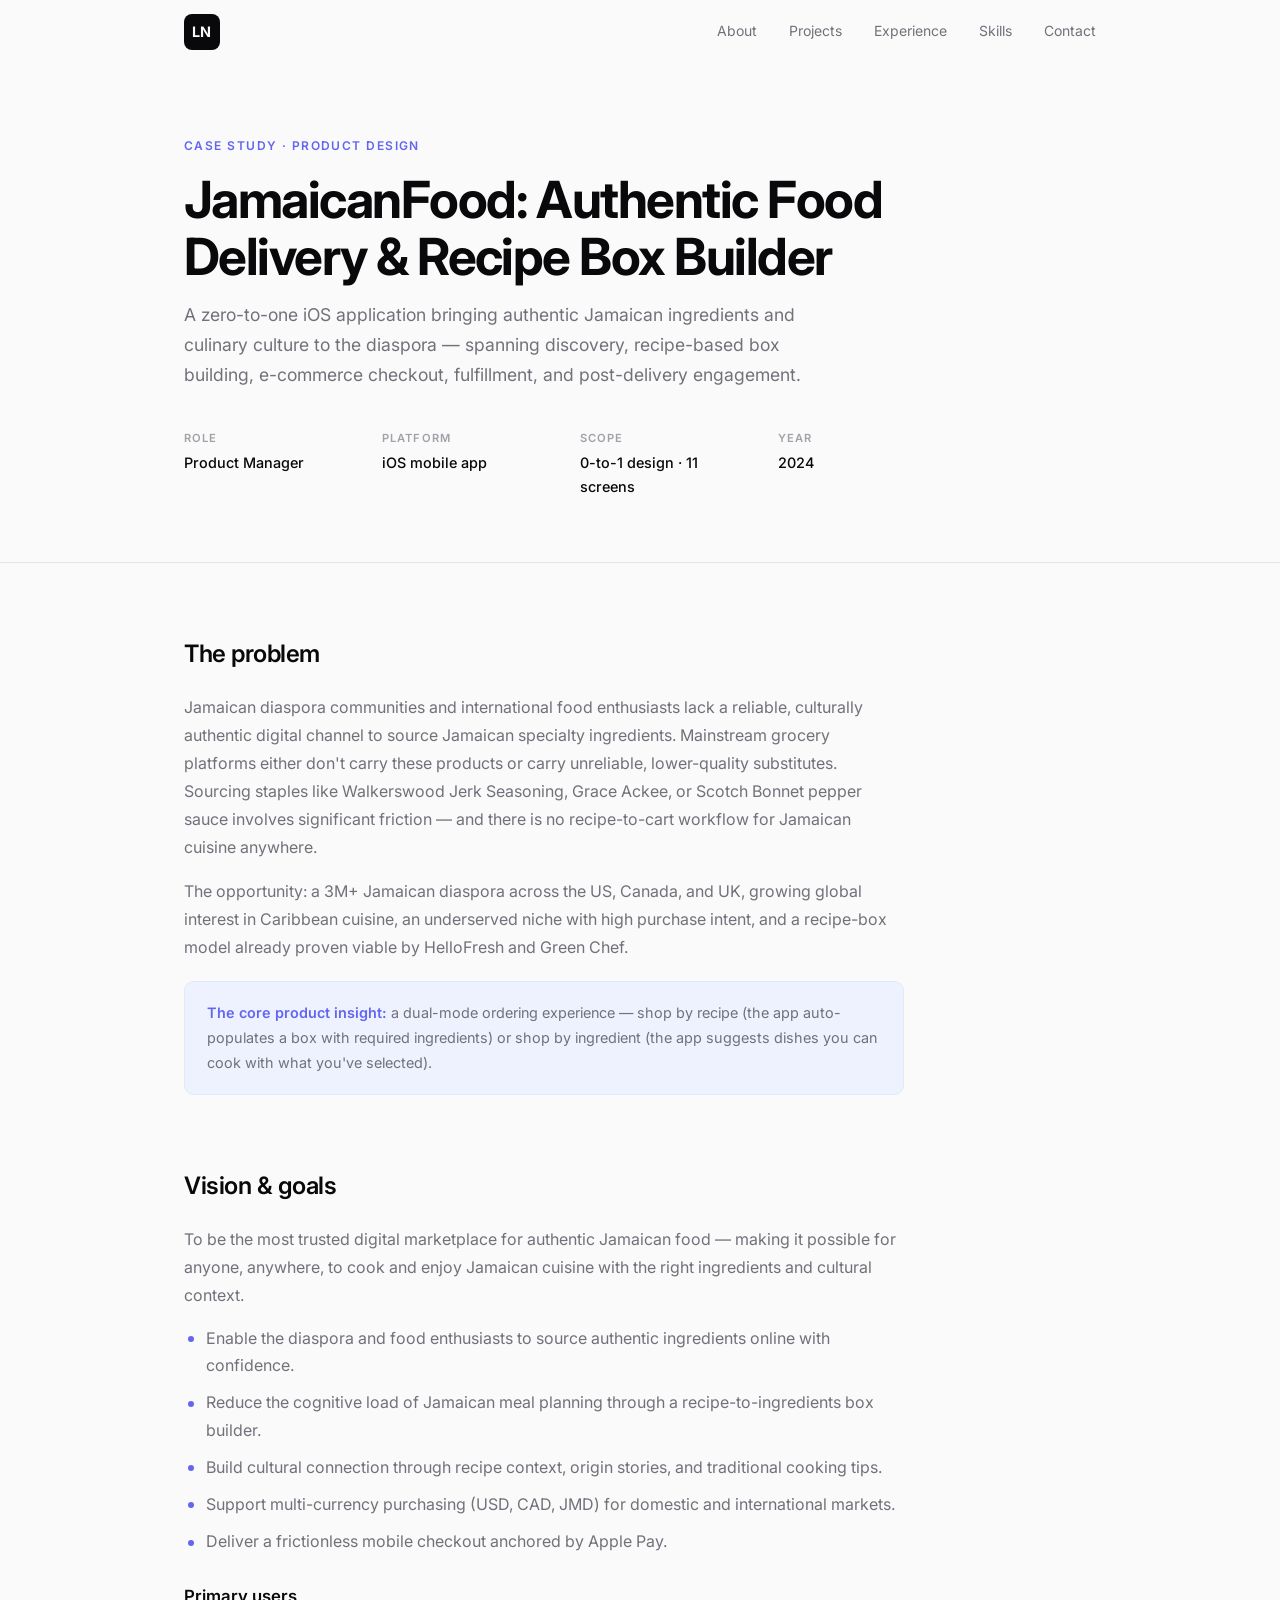
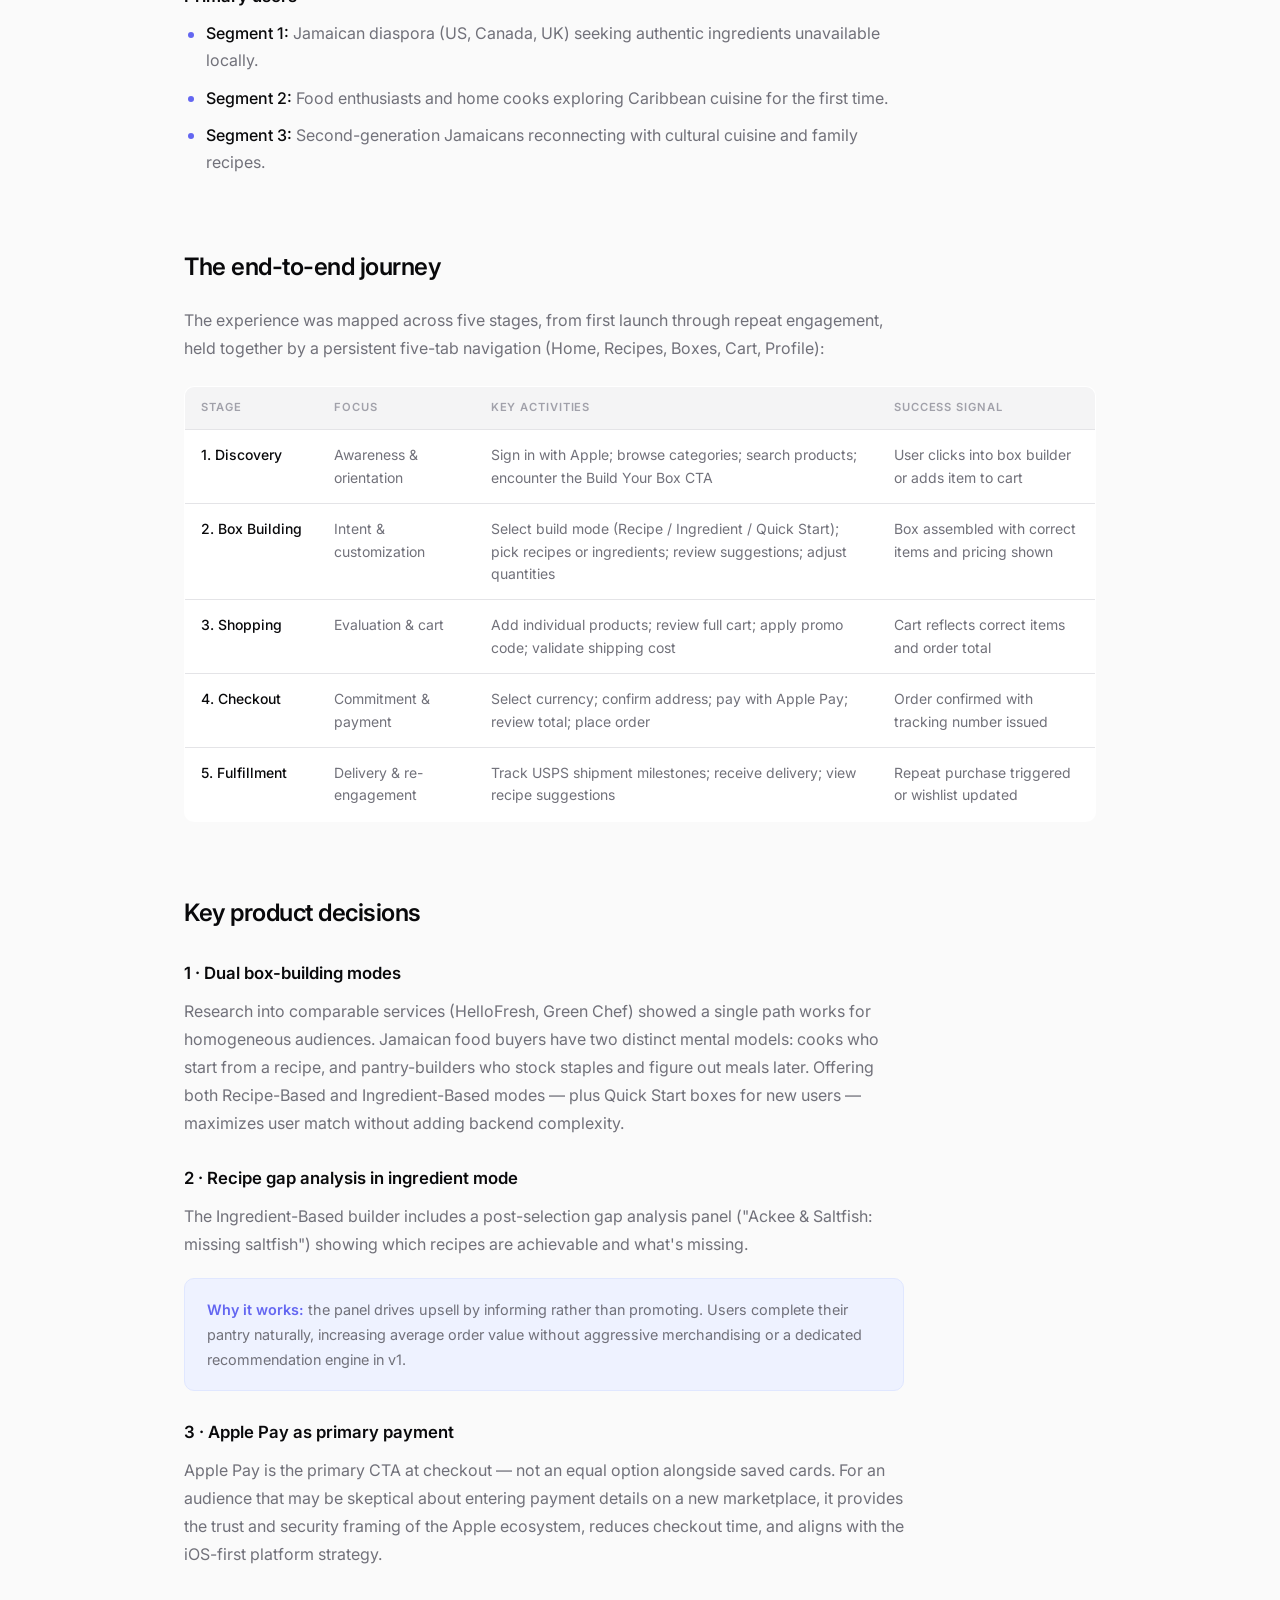
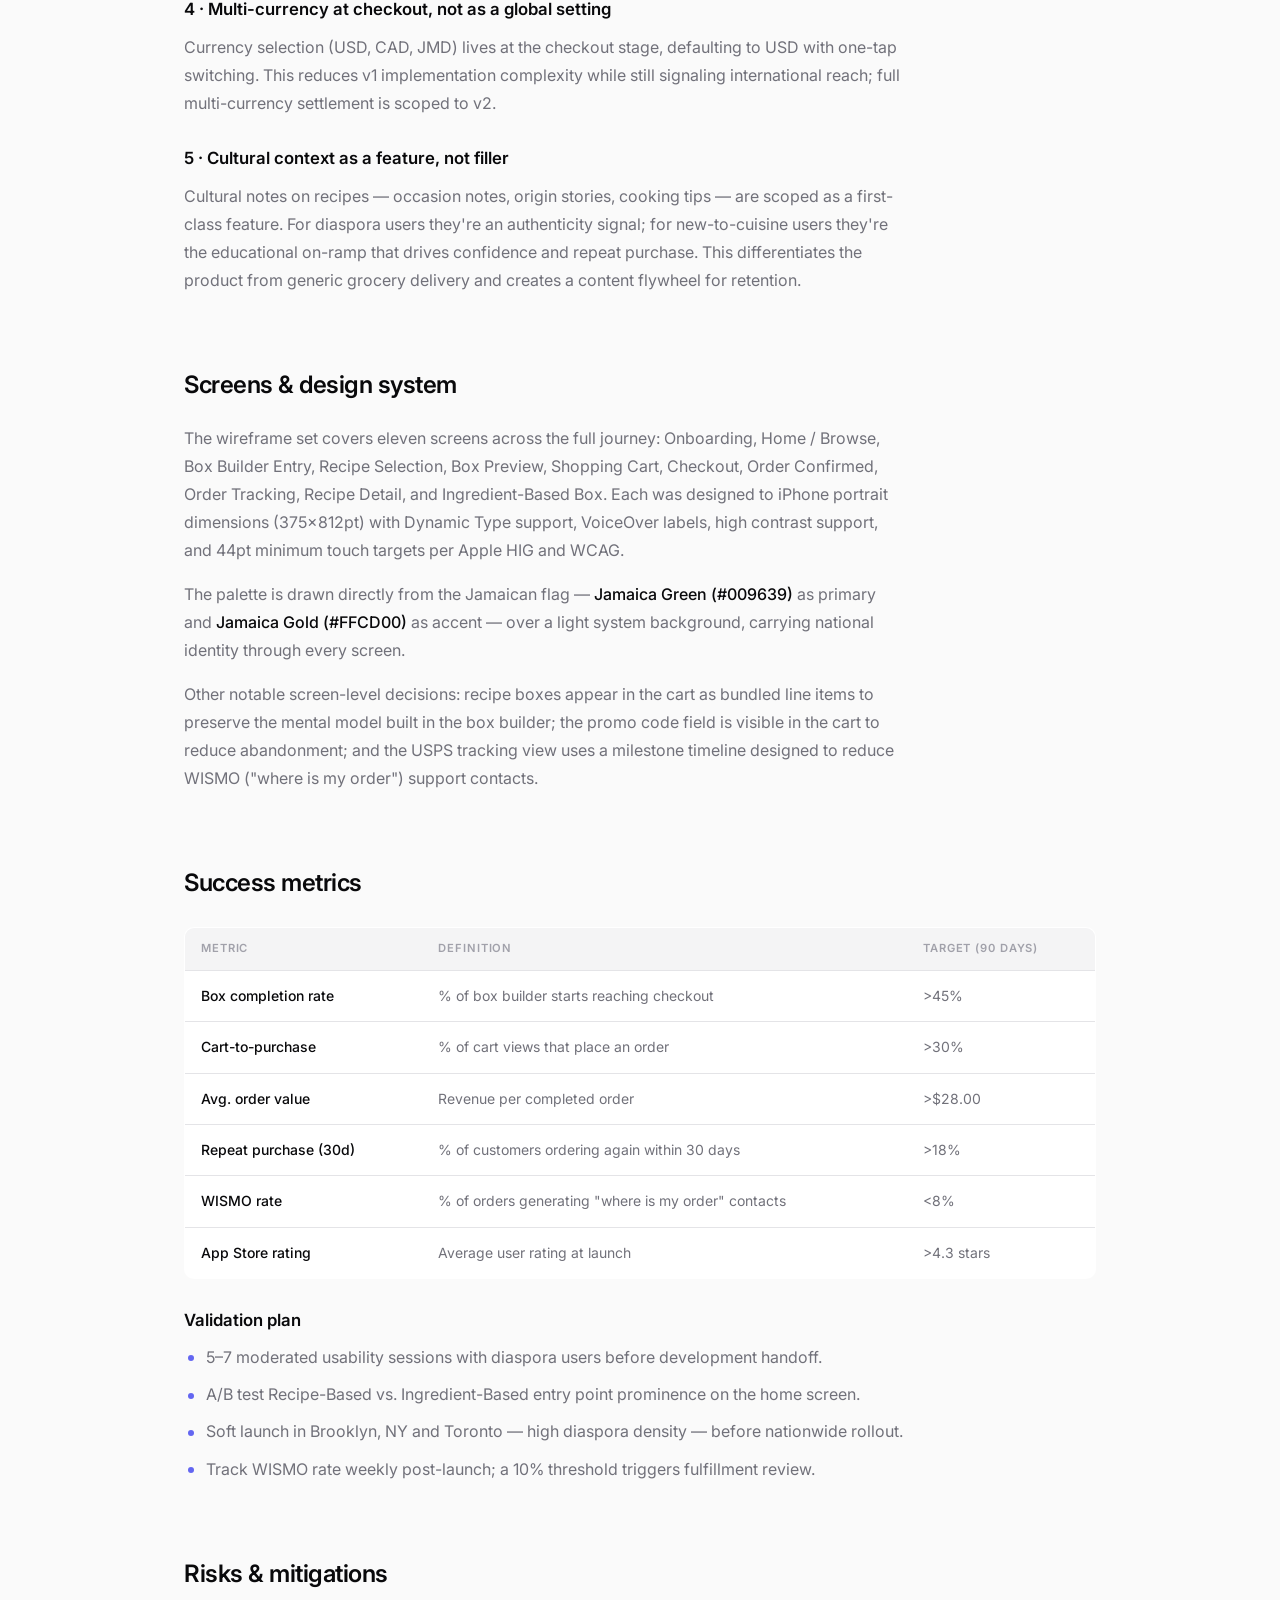
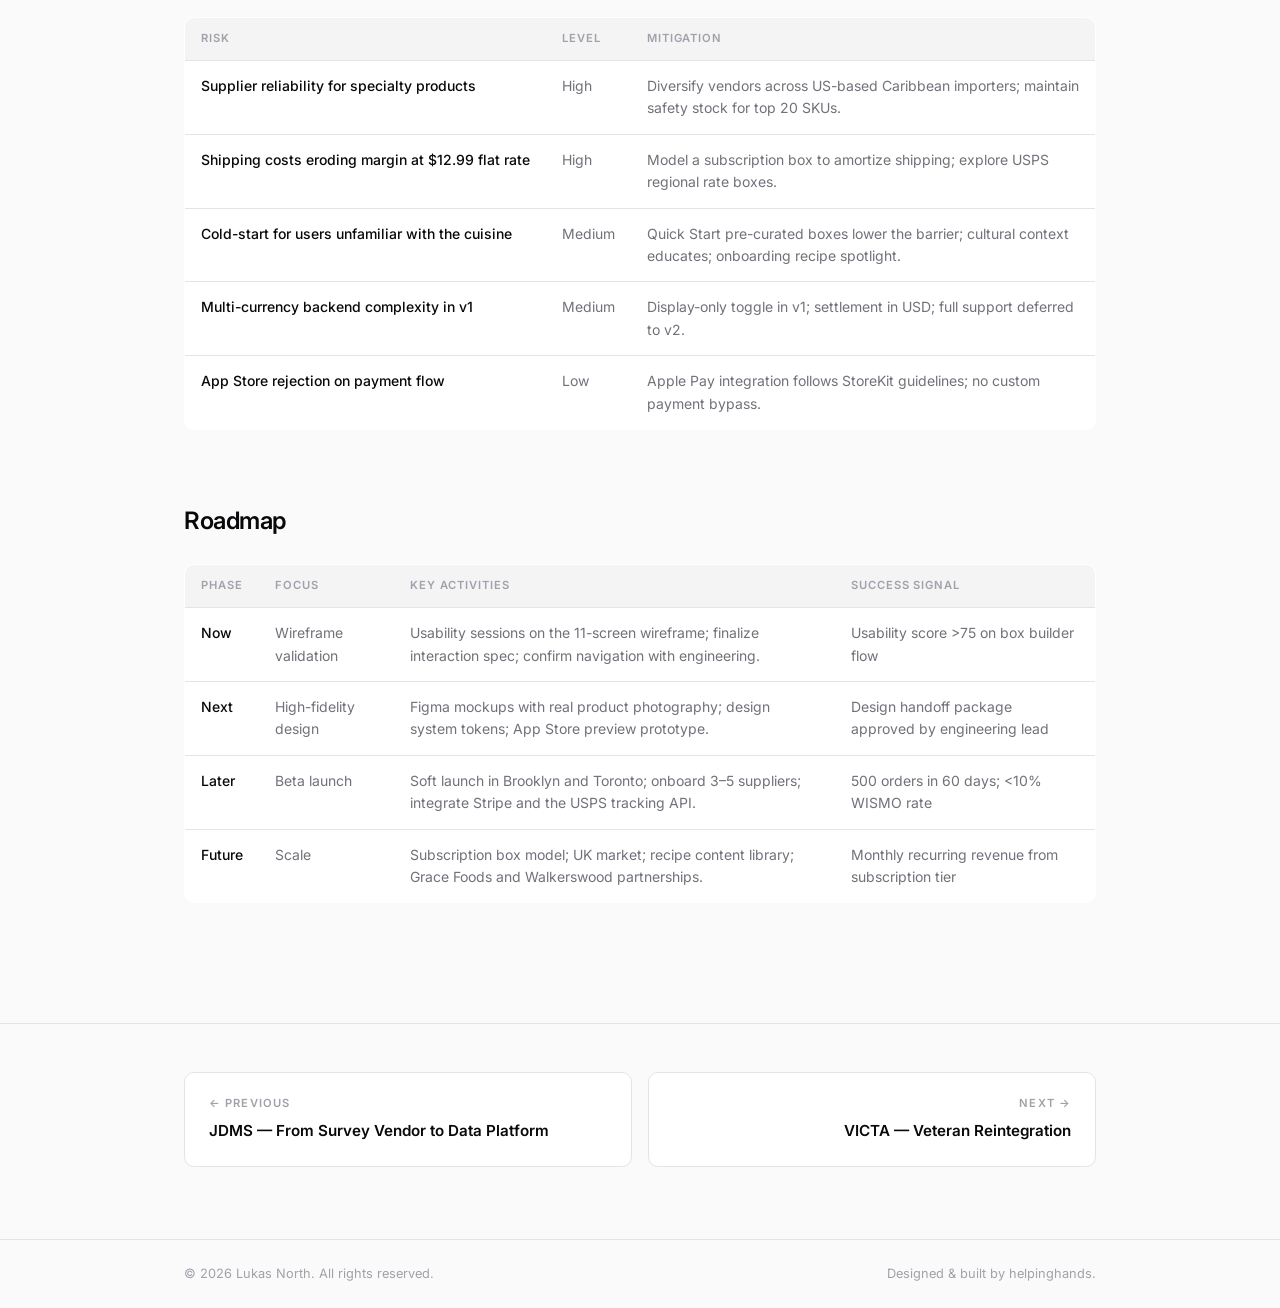
==== case-studies/jamaicanfood.html @ 1ecaee5e "adjustments to file structure and styling" ====
<!DOCTYPE html>
<html lang="en">
<head>
  <meta charset="UTF-8" />
  <meta name="viewport" content="width=device-width, initial-scale=1.0" />
  <title>JamaicanFood — Authentic Food Delivery &amp; Recipe Box Builder | Lukas North</title>
  <meta name="description" content="Product design case study: a zero-to-one iOS app bringing authentic Jamaican ingredients to the diaspora through a recipe-based box builder." />
  <link rel="preconnect" href="https://fonts.googleapis.com" />
  <link rel="preconnect" href="https://fonts.gstatic.com" crossorigin />
  <link href="https://fonts.googleapis.com/css2?family=Inter:wght@300;400;500;600;700&display=swap" rel="stylesheet" />
  <link rel="stylesheet" href="../css/style.css" />
</head>
<body>

  <!-- ─── NAV ─── -->
  <header class="nav" id="nav">
    <div class="container nav__inner">
      <a href="../index.html" class="nav__logo">LN</a>
      <nav class="nav__links" id="navLinks">
        <a href="../index.html#about">About</a>
        <a href="../index.html#projects">Projects</a>
        <a href="../index.html#experience">Experience</a>
        <a href="../index.html#skills">Skills</a>
        <a href="../index.html#contact">Contact</a>
      </nav>
      <button class="nav__burger" id="burger" aria-label="Toggle menu">
        <span></span><span></span><span></span>
      </button>
    </div>
  </header>

  <!-- ─── CASE HERO ─── -->
  <section class="case-hero">
    <div class="container">
      <p class="case-hero__kicker reveal">Case Study · Product Design</p>
      <h1 class="case-hero__title reveal">JamaicanFood: Authentic Food Delivery &amp; Recipe Box Builder</h1>
      <p class="case-hero__dek reveal">
        A zero-to-one iOS application bringing authentic Jamaican ingredients and culinary culture
        to the diaspora — spanning discovery, recipe-based box building, e-commerce checkout,
        fulfillment, and post-delivery engagement.
      </p>
      <dl class="case-meta reveal">
        <div class="case-meta__item"><dt>Role</dt><dd>Product Manager</dd></div>
        <div class="case-meta__item"><dt>Platform</dt><dd>iOS mobile app</dd></div>
        <div class="case-meta__item"><dt>Scope</dt><dd>0-to-1 design · 11 screens</dd></div>
        <div class="case-meta__item"><dt>Year</dt><dd>2024</dd></div>
      </dl>
    </div>
  </section>

  <!-- ─── BODY ─── -->
  <div class="case-body">
    <div class="container">

      <section class="case-section reveal">
        <h2>The problem</h2>
        <p>
          Jamaican diaspora communities and international food enthusiasts lack a reliable,
          culturally authentic digital channel to source Jamaican specialty ingredients. Mainstream
          grocery platforms either don't carry these products or carry unreliable, lower-quality
          substitutes. Sourcing staples like Walkerswood Jerk Seasoning, Grace Ackee, or Scotch
          Bonnet pepper sauce involves significant friction — and there is no recipe-to-cart
          workflow for Jamaican cuisine anywhere.
        </p>
        <p>
          The opportunity: a 3M+ Jamaican diaspora across the US, Canada, and UK, growing global
          interest in Caribbean cuisine, an underserved niche with high purchase intent, and a
          recipe-box model already proven viable by HelloFresh and Green Chef.
        </p>
        <div class="case-callout">
          <p><strong>The core product insight:</strong> a dual-mode ordering experience — shop by
          recipe (the app auto-populates a box with required ingredients) or shop by ingredient
          (the app suggests dishes you can cook with what you've selected).</p>
        </div>
      </section>

      <section class="case-section reveal">
        <h2>Vision &amp; goals</h2>
        <p>
          To be the most trusted digital marketplace for authentic Jamaican food — making it
          possible for anyone, anywhere, to cook and enjoy Jamaican cuisine with the right
          ingredients and cultural context.
        </p>
        <ul>
          <li>Enable the diaspora and food enthusiasts to source authentic ingredients online with confidence.</li>
          <li>Reduce the cognitive load of Jamaican meal planning through a recipe-to-ingredients box builder.</li>
          <li>Build cultural connection through recipe context, origin stories, and traditional cooking tips.</li>
          <li>Support multi-currency purchasing (USD, CAD, JMD) for domestic and international markets.</li>
          <li>Deliver a frictionless mobile checkout anchored by Apple Pay.</li>
        </ul>
        <h3>Primary users</h3>
        <ul>
          <li><strong>Segment 1:</strong> Jamaican diaspora (US, Canada, UK) seeking authentic ingredients unavailable locally.</li>
          <li><strong>Segment 2:</strong> Food enthusiasts and home cooks exploring Caribbean cuisine for the first time.</li>
          <li><strong>Segment 3:</strong> Second-generation Jamaicans reconnecting with cultural cuisine and family recipes.</li>
        </ul>
      </section>

      <section class="case-section reveal">
        <h2>The end-to-end journey</h2>
        <p>
          The experience was mapped across five stages, from first launch through repeat
          engagement, held together by a persistent five-tab navigation (Home, Recipes, Boxes,
          Cart, Profile):
        </p>
        <div class="cs-table-wrap">
          <table class="cs-table">
            <thead><tr><th>Stage</th><th>Focus</th><th>Key activities</th><th>Success signal</th></tr></thead>
            <tbody>
              <tr><td>1. Discovery</td><td>Awareness &amp; orientation</td><td>Sign in with Apple; browse categories; search products; encounter the Build Your Box CTA</td><td>User clicks into box builder or adds item to cart</td></tr>
              <tr><td>2. Box Building</td><td>Intent &amp; customization</td><td>Select build mode (Recipe / Ingredient / Quick Start); pick recipes or ingredients; review suggestions; adjust quantities</td><td>Box assembled with correct items and pricing shown</td></tr>
              <tr><td>3. Shopping</td><td>Evaluation &amp; cart</td><td>Add individual products; review full cart; apply promo code; validate shipping cost</td><td>Cart reflects correct items and order total</td></tr>
              <tr><td>4. Checkout</td><td>Commitment &amp; payment</td><td>Select currency; confirm address; pay with Apple Pay; review total; place order</td><td>Order confirmed with tracking number issued</td></tr>
              <tr><td>5. Fulfillment</td><td>Delivery &amp; re-engagement</td><td>Track USPS shipment milestones; receive delivery; view recipe suggestions</td><td>Repeat purchase triggered or wishlist updated</td></tr>
            </tbody>
          </table>
        </div>
      </section>

      <section class="case-section reveal">
        <h2>Key product decisions</h2>

        <h3>1 · Dual box-building modes</h3>
        <p>
          Research into comparable services (HelloFresh, Green Chef) showed a single path works for
          homogeneous audiences. Jamaican food buyers have two distinct mental models: cooks who
          start from a recipe, and pantry-builders who stock staples and figure out meals later.
          Offering both Recipe-Based and Ingredient-Based modes — plus Quick Start boxes for new
          users — maximizes user match without adding backend complexity.
        </p>

        <h3>2 · Recipe gap analysis in ingredient mode</h3>
        <p>
          The Ingredient-Based builder includes a post-selection gap analysis panel ("Ackee &amp;
          Saltfish: missing saltfish") showing which recipes are achievable and what's missing.
        </p>
        <div class="case-callout">
          <p><strong>Why it works:</strong> the panel drives upsell by informing rather than
          promoting. Users complete their pantry naturally, increasing average order value without
          aggressive merchandising or a dedicated recommendation engine in v1.</p>
        </div>

        <h3>3 · Apple Pay as primary payment</h3>
        <p>
          Apple Pay is the primary CTA at checkout — not an equal option alongside saved cards. For
          an audience that may be skeptical about entering payment details on a new marketplace, it
          provides the trust and security framing of the Apple ecosystem, reduces checkout time,
          and aligns with the iOS-first platform strategy.
        </p>

        <h3>4 · Multi-currency at checkout, not as a global setting</h3>
        <p>
          Currency selection (USD, CAD, JMD) lives at the checkout stage, defaulting to USD with
          one-tap switching. This reduces v1 implementation complexity while still signaling
          international reach; full multi-currency settlement is scoped to v2.
        </p>

        <h3>5 · Cultural context as a feature, not filler</h3>
        <p>
          Cultural notes on recipes — occasion notes, origin stories, cooking tips — are scoped as
          a first-class feature. For diaspora users they're an authenticity signal; for
          new-to-cuisine users they're the educational on-ramp that drives confidence and repeat
          purchase. This differentiates the product from generic grocery delivery and creates a
          content flywheel for retention.
        </p>
      </section>

      <section class="case-section reveal">
        <h2>Screens &amp; design system</h2>
        <p>
          The wireframe set covers eleven screens across the full journey: Onboarding, Home /
          Browse, Box Builder Entry, Recipe Selection, Box Preview, Shopping Cart, Checkout, Order
          Confirmed, Order Tracking, Recipe Detail, and Ingredient-Based Box. Each was designed to
          iPhone portrait dimensions (375×812pt) with Dynamic Type support, VoiceOver labels, high
          contrast support, and 44pt minimum touch targets per Apple HIG and WCAG.
        </p>
        <p>
          The palette is drawn directly from the Jamaican flag — <strong>Jamaica Green
          (#009639)</strong> as primary and <strong>Jamaica Gold (#FFCD00)</strong> as accent —
          over a light system background, carrying national identity through every screen.
        </p>
        <p>
          Other notable screen-level decisions: recipe boxes appear in the cart as bundled line
          items to preserve the mental model built in the box builder; the promo code field is
          visible in the cart to reduce abandonment; and the USPS tracking view uses a milestone
          timeline designed to reduce WISMO ("where is my order") support contacts.
        </p>
      </section>

      <section class="case-section reveal">
        <h2>Success metrics</h2>
        <div class="cs-table-wrap">
          <table class="cs-table">
            <thead><tr><th>Metric</th><th>Definition</th><th>Target (90 days)</th></tr></thead>
            <tbody>
              <tr><td>Box completion rate</td><td>% of box builder starts reaching checkout</td><td>&gt;45%</td></tr>
              <tr><td>Cart-to-purchase</td><td>% of cart views that place an order</td><td>&gt;30%</td></tr>
              <tr><td>Avg. order value</td><td>Revenue per completed order</td><td>&gt;$28.00</td></tr>
              <tr><td>Repeat purchase (30d)</td><td>% of customers ordering again within 30 days</td><td>&gt;18%</td></tr>
              <tr><td>WISMO rate</td><td>% of orders generating "where is my order" contacts</td><td>&lt;8%</td></tr>
              <tr><td>App Store rating</td><td>Average user rating at launch</td><td>&gt;4.3 stars</td></tr>
            </tbody>
          </table>
        </div>
        <h3>Validation plan</h3>
        <ul>
          <li>5–7 moderated usability sessions with diaspora users before development handoff.</li>
          <li>A/B test Recipe-Based vs. Ingredient-Based entry point prominence on the home screen.</li>
          <li>Soft launch in Brooklyn, NY and Toronto — high diaspora density — before nationwide rollout.</li>
          <li>Track WISMO rate weekly post-launch; a 10% threshold triggers fulfillment review.</li>
        </ul>
      </section>

      <section class="case-section reveal">
        <h2>Risks &amp; mitigations</h2>
        <div class="cs-table-wrap">
          <table class="cs-table">
            <thead><tr><th>Risk</th><th>Level</th><th>Mitigation</th></tr></thead>
            <tbody>
              <tr><td>Supplier reliability for specialty products</td><td>High</td><td>Diversify vendors across US-based Caribbean importers; maintain safety stock for top 20 SKUs.</td></tr>
              <tr><td>Shipping costs eroding margin at $12.99 flat rate</td><td>High</td><td>Model a subscription box to amortize shipping; explore USPS regional rate boxes.</td></tr>
              <tr><td>Cold-start for users unfamiliar with the cuisine</td><td>Medium</td><td>Quick Start pre-curated boxes lower the barrier; cultural context educates; onboarding recipe spotlight.</td></tr>
              <tr><td>Multi-currency backend complexity in v1</td><td>Medium</td><td>Display-only toggle in v1; settlement in USD; full support deferred to v2.</td></tr>
              <tr><td>App Store rejection on payment flow</td><td>Low</td><td>Apple Pay integration follows StoreKit guidelines; no custom payment bypass.</td></tr>
            </tbody>
          </table>
        </div>
      </section>

      <section class="case-section reveal">
        <h2>Roadmap</h2>
        <div class="cs-table-wrap">
          <table class="cs-table">
            <thead><tr><th>Phase</th><th>Focus</th><th>Key activities</th><th>Success signal</th></tr></thead>
            <tbody>
              <tr><td>Now</td><td>Wireframe validation</td><td>Usability sessions on the 11-screen wireframe; finalize interaction spec; confirm navigation with engineering.</td><td>Usability score &gt;75 on box builder flow</td></tr>
              <tr><td>Next</td><td>High-fidelity design</td><td>Figma mockups with real product photography; design system tokens; App Store preview prototype.</td><td>Design handoff package approved by engineering lead</td></tr>
              <tr><td>Later</td><td>Beta launch</td><td>Soft launch in Brooklyn and Toronto; onboard 3–5 suppliers; integrate Stripe and the USPS tracking API.</td><td>500 orders in 60 days; &lt;10% WISMO rate</td></tr>
              <tr><td>Future</td><td>Scale</td><td>Subscription box model; UK market; recipe content library; Grace Foods and Walkerswood partnerships.</td><td>Monthly recurring revenue from subscription tier</td></tr>
            </tbody>
          </table>
        </div>
      </section>

    </div>
  </div>

  <!-- ─── PREV / NEXT ─── -->
  <nav class="case-pagination">
    <div class="container case-pagination__grid">
      <a href="jdms.html" class="case-pagination__link">
        <span class="case-pagination__dir">← Previous</span>
        <span class="case-pagination__title">JDMS — From Survey Vendor to Data Platform</span>
      </a>
      <a href="victa.html" class="case-pagination__link case-pagination__link--next">
        <span class="case-pagination__dir">Next →</span>
        <span class="case-pagination__title">VICTA — Veteran Reintegration</span>
      </a>
    </div>
  </nav>

  <!-- ─── FOOTER ─── -->
  <footer class="footer">
    <div class="container footer__inner">
      <span>© 2026 Lukas North. All rights reserved.</span>
      <span>Designed &amp; built by helpinghands.</span>
    </div>
  </footer>

  <script src="../js/main.js"></script>
</body>
</html>
---- css/style.css ----
/* ─── Reset & Base ─── */
*, *::before, *::after { box-sizing: border-box; margin: 0; padding: 0; }

:root {
  --bg:         #fafafa;
  --bg-alt:     #f4f4f5;
  --surface:    #ffffff;
  --border:     #e4e4e7;
  --text:       #09090b;
  --text-2:     #71717a;
  --text-3:     #a1a1aa;
  --accent:     #6366f1;
  --accent-dim: #eef2ff;
  --radius:     10px;
  --nav-h:      64px;

  --font:       'Inter', -apple-system, BlinkMacSystemFont, sans-serif;
  --transition: 0.2s ease;
}

html { scroll-behavior: smooth; scroll-padding-top: var(--nav-h); }

body {
  font-family: var(--font);
  background: var(--bg);
  color: var(--text);
  line-height: 1.6;
  -webkit-font-smoothing: antialiased;
}

a { color: inherit; text-decoration: none; }
img, svg { display: block; }

.container {
  width: 100%;
  max-width: 960px;
  margin: 0 auto;
  padding: 0 24px;
}

/* ─── Buttons ─── */
.btn {
  display: inline-flex;
  align-items: center;
  gap: 8px;
  padding: 12px 24px;
  border-radius: 8px;
  font-size: 0.9rem;
  font-weight: 500;
  cursor: pointer;
  transition: var(--transition);
  border: 1.5px solid transparent;
}
.btn--primary {
  background: var(--text);
  color: var(--bg);
  border-color: var(--text);
}
.btn--primary:hover { background: #27272a; border-color: #27272a; }
.btn--outline {
  background: transparent;
  color: var(--text);
  border-color: var(--border);
}
.btn--outline:hover { border-color: var(--text-2); background: var(--bg-alt); }
.btn--lg { padding: 14px 32px; font-size: 1rem; }

/* ─── Tags / Badges ─── */
.tag {
  display: inline-block;
  font-size: 0.75rem;
  font-weight: 500;
  padding: 3px 10px;
  border-radius: 99px;
  background: var(--bg-alt);
  color: var(--text-2);
  border: 1px solid var(--border);
}
.tag--lg { font-size: 0.85rem; padding: 6px 14px; }

/* ─── Navigation ─── */
.nav {
  position: fixed;
  top: 0; left: 0; right: 0;
  height: var(--nav-h);
  background: rgba(250,250,250,0.85);
  backdrop-filter: blur(12px);
  -webkit-backdrop-filter: blur(12px);
  border-bottom: 1px solid transparent;
  z-index: 100;
  transition: border-color 0.3s;
}
.nav.scrolled { border-bottom-color: var(--border); }

.nav__inner {
  display: flex;
  align-items: center;
  justify-content: space-between;
  height: 100%;
}

.nav__logo {
  font-size: 0.9rem;
  font-weight: 700;
  letter-spacing: 0.05em;
  color: var(--text);
  width: 36px; height: 36px;
  background: var(--text);
  color: var(--bg);
  border-radius: 8px;
  display: flex; align-items: center; justify-content: center;
}

.nav__links {
  display: flex;
  gap: 32px;
}
.nav__links a {
  font-size: 0.875rem;
  color: var(--text-2);
  transition: color var(--transition);
  position: relative;
}
.nav__links a::after {
  content: '';
  position: absolute;
  bottom: -2px; left: 0;
  width: 0; height: 1.5px;
  background: var(--text);
  transition: width var(--transition);
}
.nav__links a:hover { color: var(--text); }
.nav__links a:hover::after,
.nav__links a.active::after { width: 100%; }
.nav__links a.active { color: var(--text); }

.nav__burger {
  display: none;
  flex-direction: column;
  gap: 5px;
  background: none;
  border: none;
  cursor: pointer;
  padding: 4px;
}
.nav__burger span {
  display: block;
  width: 22px; height: 2px;
  background: var(--text);
  border-radius: 2px;
  transition: var(--transition);
}

/* ─── Hero ─── */
.hero {
  min-height: 100vh;
  display: flex;
  align-items: center;
  padding-top: var(--nav-h);
  position: relative;
}
.hero__inner {
  padding-top: 48px;
  padding-bottom: 80px;
  max-width: 680px;
}
.hero__greeting {
  font-size: 1.05rem;
  color: var(--text-2);
  margin-bottom: 8px;
}
.hero__name {
  font-size: clamp(2.8rem, 7vw, 5rem);
  font-weight: 700;
  line-height: 1.05;
  letter-spacing: -0.03em;
  margin-bottom: 12px;
}
.hero__title {
  font-size: clamp(1.1rem, 3vw, 1.5rem);
  color: var(--text-2);
  font-weight: 400;
  margin-bottom: 24px;
}
.hero__bio {
  font-size: 1.05rem;
  color: var(--text-2);
  max-width: 520px;
  margin-bottom: 36px;
  line-height: 1.75;
}
.hero__bio strong { color: var(--text); font-weight: 500; }
.hero__cta { display: flex; gap: 12px; flex-wrap: wrap; margin-bottom: 40px; }
.hero__social {
  display: flex;
  gap: 16px;
}
.hero__social a {
  display: flex;
  align-items: center;
  justify-content: center;
  width: 36px; height: 36px;
  color: var(--text-3);
  transition: color var(--transition);
}
.hero__social a:hover { color: var(--text); }
.hero__social svg { width: 20px; height: 20px; }

.hero__scroll-hint {
  position: absolute;
  bottom: 40px;
  left: 50%;
  transform: translateX(-50%);
  display: flex;
  flex-direction: column;
  align-items: center;
  gap: 8px;
  color: var(--text-3);
  font-size: 0.7rem;
  letter-spacing: 0.1em;
  text-transform: uppercase;
}
.hero__scroll-line {
  width: 1px;
  height: 40px;
  background: linear-gradient(to bottom, var(--text-3), transparent);
  animation: scrollBounce 1.5s ease-in-out infinite;
}
@keyframes scrollBounce {
  0%, 100% { transform: scaleY(1); transform-origin: top; }
  50%       { transform: scaleY(0.5); transform-origin: top; }
}

/* ─── Sections ─── */
.section { padding: 96px 0; }
.section--alt { background: var(--bg-alt); }
.section__label {
  font-size: 0.75rem;
  font-weight: 600;
  letter-spacing: 0.12em;
  text-transform: uppercase;
  color: var(--accent);
  margin-bottom: 12px;
}
.section__title {
  font-size: clamp(1.8rem, 4vw, 2.5rem);
  font-weight: 700;
  letter-spacing: -0.02em;
  margin-bottom: 48px;
}

/* ─── About ─── */
.about__grid {
  display: grid;
  grid-template-columns: 1fr auto;
  gap: 48px;
  align-items: start;
}
.about__text h2 {
  font-size: 1.6rem;
  font-weight: 600;
  margin-bottom: 20px;
  letter-spacing: -0.02em;
}
.about__text p {
  color: var(--text-2);
  margin-bottom: 16px;
  line-height: 1.75;
}
.about__text p:last-child { margin-bottom: 0; }
.about__text strong { color: var(--text); font-weight: 500; }
.about__facts {
  display: flex;
  flex-direction: column;
  gap: 28px;
  min-width: 160px;
}
.fact { display: flex; flex-direction: column; gap: 4px; }
.fact__number {
  font-size: 2rem;
  font-weight: 700;
  letter-spacing: -0.03em;
  color: var(--text);
}
.fact__label { font-size: 0.8rem; color: var(--text-2); }

/* ─── Projects ─── */
.projects__grid {
  display: grid;
  grid-template-columns: repeat(auto-fill, minmax(280px, 1fr));
  gap: 20px;
}
.project-card {
  background: var(--surface);
  border: 1px solid var(--border);
  border-radius: var(--radius);
  padding: 28px;
  display: flex;
  flex-direction: column;
  gap: 16px;
  transition: box-shadow var(--transition), transform var(--transition);
}
.project-card:hover {
  box-shadow: 0 8px 24px rgba(0,0,0,0.07);
  transform: translateY(-2px);
}
.project-card__header {
  display: flex;
  align-items: center;
  justify-content: space-between;
}
.project-card__icon {
  width: 40px; height: 40px;
  background: var(--accent-dim);
  border-radius: 8px;
  display: flex; align-items: center; justify-content: center;
  color: var(--accent);
}
.project-card__icon svg { width: 20px; height: 20px; }
.project-card__links {
  display: flex;
  gap: 10px;
}
.project-card__links a {
  color: var(--text-3);
  transition: color var(--transition);
  display: flex; align-items: center;
}
.project-card__links a:hover { color: var(--text); }
.project-card__links svg { width: 17px; height: 17px; }
.project-card__title {
  font-size: 1.05rem;
  font-weight: 600;
}
.project-card__desc {
  font-size: 0.9rem;
  color: var(--text-2);
  line-height: 1.65;
  flex: 1;
}
.project-card__tags {
  display: flex;
  flex-wrap: wrap;
  gap: 6px;
}

/* ─── Timeline ─── */
.timeline {
  position: relative;
  padding-left: 28px;
}
.timeline::before {
  content: '';
  position: absolute;
  left: 5px; top: 8px; bottom: 0;
  width: 1px;
  background: var(--border);
}
.timeline__item {
  position: relative;
  margin-bottom: 48px;
}
.timeline__item:last-child { margin-bottom: 0; }
.timeline__marker {
  position: absolute;
  left: -32px;
  top: 6px;
  width: 10px; height: 10px;
  border-radius: 50%;
  background: var(--accent);
  border: 2px solid var(--bg);
  box-shadow: 0 0 0 1.5px var(--accent);
}
.timeline__marker--edu {
  background: var(--text-3);
  box-shadow: 0 0 0 1.5px var(--text-3);
}
.timeline__meta {
  display: flex;
  align-items: center;
  gap: 12px;
  margin-bottom: 6px;
}
.timeline__date {
  font-size: 0.8rem;
  color: var(--text-3);
  font-variant-numeric: tabular-nums;
}
.timeline__type {
  font-size: 0.7rem;
  background: var(--accent-dim);
  color: var(--accent);
  padding: 2px 8px;
  border-radius: 99px;
  font-weight: 500;
}
.timeline__role {
  font-size: 1.05rem;
  font-weight: 600;
  margin-bottom: 2px;
}
.timeline__company {
  font-size: 0.875rem;
  color: var(--text-2);
  margin-bottom: 10px;
}
.timeline__desc {
  font-size: 0.9rem;
  color: var(--text-2);
  line-height: 1.65;
  margin-bottom: 12px;
}
.timeline__tags { display: flex; flex-wrap: wrap; gap: 6px; }
.timeline__divider {
  font-size: 0.75rem;
  font-weight: 600;
  letter-spacing: 0.1em;
  text-transform: uppercase;
  color: var(--text-3);
  margin: 48px 0 32px -28px;
  display: flex;
  align-items: center;
  gap: 12px;
}
.timeline__divider::after {
  content: '';
  flex: 1;
  height: 1px;
  background: var(--border);
}

/* ─── Skills ─── */
.skills__grid {
  display: grid;
  grid-template-columns: repeat(auto-fill, minmax(200px, 1fr));
  gap: 32px;
}
.skill-group__title {
  font-size: 0.75rem;
  font-weight: 600;
  letter-spacing: 0.08em;
  text-transform: uppercase;
  color: var(--text-3);
  margin-bottom: 14px;
}
.skill-group__tags { display: flex; flex-wrap: wrap; gap: 8px; }

/* ─── Contact ─── */
.contact__inner {
  text-align: center;
  max-width: 560px;
}
.contact__desc {
  color: var(--text-2);
  font-size: 1.05rem;
  line-height: 1.75;
  margin-bottom: 32px;
}
.contact__links {
  margin-top: 28px;
  display: flex;
  align-items: center;
  justify-content: center;
  gap: 12px;
  color: var(--text-2);
  font-size: 0.9rem;
}
.contact__links a {
  color: var(--text-2);
  text-decoration: underline;
  text-underline-offset: 3px;
  text-decoration-color: transparent;
  transition: color var(--transition), text-decoration-color var(--transition);
}
.contact__links a:hover {
  color: var(--text);
  text-decoration-color: var(--text);
}
.dot { color: var(--text-3); }

/* ─── Footer ─── */
.footer {
  border-top: 1px solid var(--border);
  padding: 24px 0;
}
.footer__inner {
  display: flex;
  align-items: center;
  justify-content: space-between;
  font-size: 0.8rem;
  color: var(--text-3);
}

/* ─── Scroll Reveal ─── */
.reveal {
  opacity: 0;
  transform: translateY(16px);
  transition: opacity 0.55s ease, transform 0.55s ease;
}
.reveal.visible {
  opacity: 1;
  transform: none;
}

/* ─── Mobile ─── */
@media (max-width: 640px) {
  .nav__links {
    display: none;
    position: absolute;
    top: var(--nav-h);
    left: 0; right: 0;
    background: var(--bg);
    border-bottom: 1px solid var(--border);
    flex-direction: column;
    padding: 20px 24px;
    gap: 20px;
  }
  .nav__links.open { display: flex; }
  .nav__burger { display: flex; }

  .hero__inner { padding-top: 32px; }
  .hero__scroll-hint { display: none; }

  .about__grid {
    grid-template-columns: 1fr;
  }
  .about__facts {
    flex-direction: row;
    gap: 24px;
    flex-wrap: wrap;
  }

  .footer__inner { flex-direction: column; gap: 8px; text-align: center; }
}

/* ─── Case Study Pages ─── */
.case-hero {
  padding: calc(var(--nav-h) + 72px) 0 64px;
  border-bottom: 1px solid var(--border);
}
.case-hero__kicker {
  font-size: 0.75rem;
  font-weight: 600;
  letter-spacing: 0.12em;
  text-transform: uppercase;
  color: var(--accent);
  margin-bottom: 16px;
}
.case-hero__title {
  font-size: clamp(2rem, 5vw, 3.2rem);
  font-weight: 700;
  letter-spacing: -0.03em;
  line-height: 1.1;
  margin-bottom: 16px;
  max-width: 720px;
}
.case-hero__dek {
  font-size: 1.1rem;
  color: var(--text-2);
  line-height: 1.7;
  max-width: 620px;
  margin-bottom: 40px;
}
.case-meta {
  display: grid;
  grid-template-columns: repeat(auto-fit, minmax(150px, 1fr));
  gap: 24px 32px;
  max-width: 760px;
}
.case-meta__item dt {
  font-size: 0.7rem;
  font-weight: 600;
  letter-spacing: 0.1em;
  text-transform: uppercase;
  color: var(--text-3);
  margin-bottom: 4px;
}
.case-meta__item dd {
  font-size: 0.9rem;
  color: var(--text);
  font-weight: 500;
}

.case-body { padding: 72px 0 96px; }
.case-section { margin-bottom: 72px; }
.case-section:last-child { margin-bottom: 0; }
.case-section h2 {
  font-size: 1.5rem;
  font-weight: 600;
  letter-spacing: -0.02em;
  margin-bottom: 20px;
}
.case-section h3 {
  font-size: 1.05rem;
  font-weight: 600;
  margin: 28px 0 10px;
}
.case-section p {
  color: var(--text-2);
  line-height: 1.75;
  margin-bottom: 16px;
  max-width: 720px;
}
.case-section p:last-child { margin-bottom: 0; }
.case-section strong { color: var(--text); font-weight: 500; }
.case-section ul {
  list-style: none;
  margin-bottom: 16px;
  max-width: 720px;
}
.case-section ul li {
  position: relative;
  padding-left: 22px;
  color: var(--text-2);
  line-height: 1.7;
  margin-bottom: 10px;
}
.case-section ul li::before {
  content: '';
  position: absolute;
  left: 4px;
  top: 0.72em;
  width: 6px; height: 6px;
  border-radius: 50%;
  background: var(--accent);
}
.case-section ul li strong { color: var(--text); font-weight: 500; }

/* Case study tables */
.cs-table-wrap { overflow-x: auto; margin: 24px 0; }
.cs-table {
  width: 100%;
  border-collapse: collapse;
  font-size: 0.875rem;
  background: var(--surface);
  border: 1px solid var(--border);
  border-radius: var(--radius);
  overflow: hidden;
}
.cs-table th {
  text-align: left;
  font-size: 0.7rem;
  font-weight: 600;
  letter-spacing: 0.08em;
  text-transform: uppercase;
  color: var(--text-3);
  padding: 12px 16px;
  background: var(--bg-alt);
  border-bottom: 1px solid var(--border);
}
.cs-table td {
  padding: 14px 16px;
  border-bottom: 1px solid var(--border);
  color: var(--text-2);
  line-height: 1.6;
  vertical-align: top;
}
.cs-table tr:last-child td { border-bottom: none; }
.cs-table td:first-child { color: var(--text); font-weight: 500; white-space: nowrap; }

/* Pull quote */
.case-quote {
  border-left: 2px solid var(--accent);
  padding: 4px 0 4px 24px;
  margin: 28px 0;
  max-width: 680px;
}
.case-quote p {
  font-size: 1.1rem;
  color: var(--text);
  font-weight: 400;
  font-style: italic;
  line-height: 1.65;
  margin: 0;
}

/* Callout (PM decisions etc.) */
.case-callout {
  background: var(--accent-dim);
  border: 1px solid #e0e7ff;
  border-radius: var(--radius);
  padding: 18px 22px;
  margin: 20px 0;
  max-width: 720px;
}
.case-callout p {
  font-size: 0.9rem;
  color: var(--text-2);
  margin: 0;
}
.case-callout strong { color: var(--accent); font-weight: 600; }

/* Prev / next pagination */
.case-pagination {
  border-top: 1px solid var(--border);
  padding: 48px 0 72px;
}
.case-pagination__grid {
  display: grid;
  grid-template-columns: 1fr 1fr;
  gap: 16px;
}
.case-pagination__link {
  display: flex;
  flex-direction: column;
  gap: 6px;
  padding: 22px 24px;
  background: var(--surface);
  border: 1px solid var(--border);
  border-radius: var(--radius);
  transition: box-shadow var(--transition), transform var(--transition);
}
.case-pagination__link:hover {
  box-shadow: 0 8px 24px rgba(0,0,0,0.07);
  transform: translateY(-2px);
}
.case-pagination__link--next { text-align: right; align-items: flex-end; }
.case-pagination__dir {
  font-size: 0.7rem;
  font-weight: 600;
  letter-spacing: 0.1em;
  text-transform: uppercase;
  color: var(--text-3);
}
.case-pagination__title {
  font-size: 0.95rem;
  font-weight: 600;
  color: var(--text);
}

/* Project card link on index */
.project-card__cta {
  font-size: 0.85rem;
  font-weight: 500;
  color: var(--accent);
  margin-top: 4px;
  display: inline-flex;
  align-items: center;
  gap: 6px;
  transition: gap var(--transition);
}
.project-card:hover .project-card__cta { gap: 10px; }

@media (max-width: 640px) {
  .case-pagination__grid { grid-template-columns: 1fr; }
  .cs-table td:first-child { white-space: normal; }
}
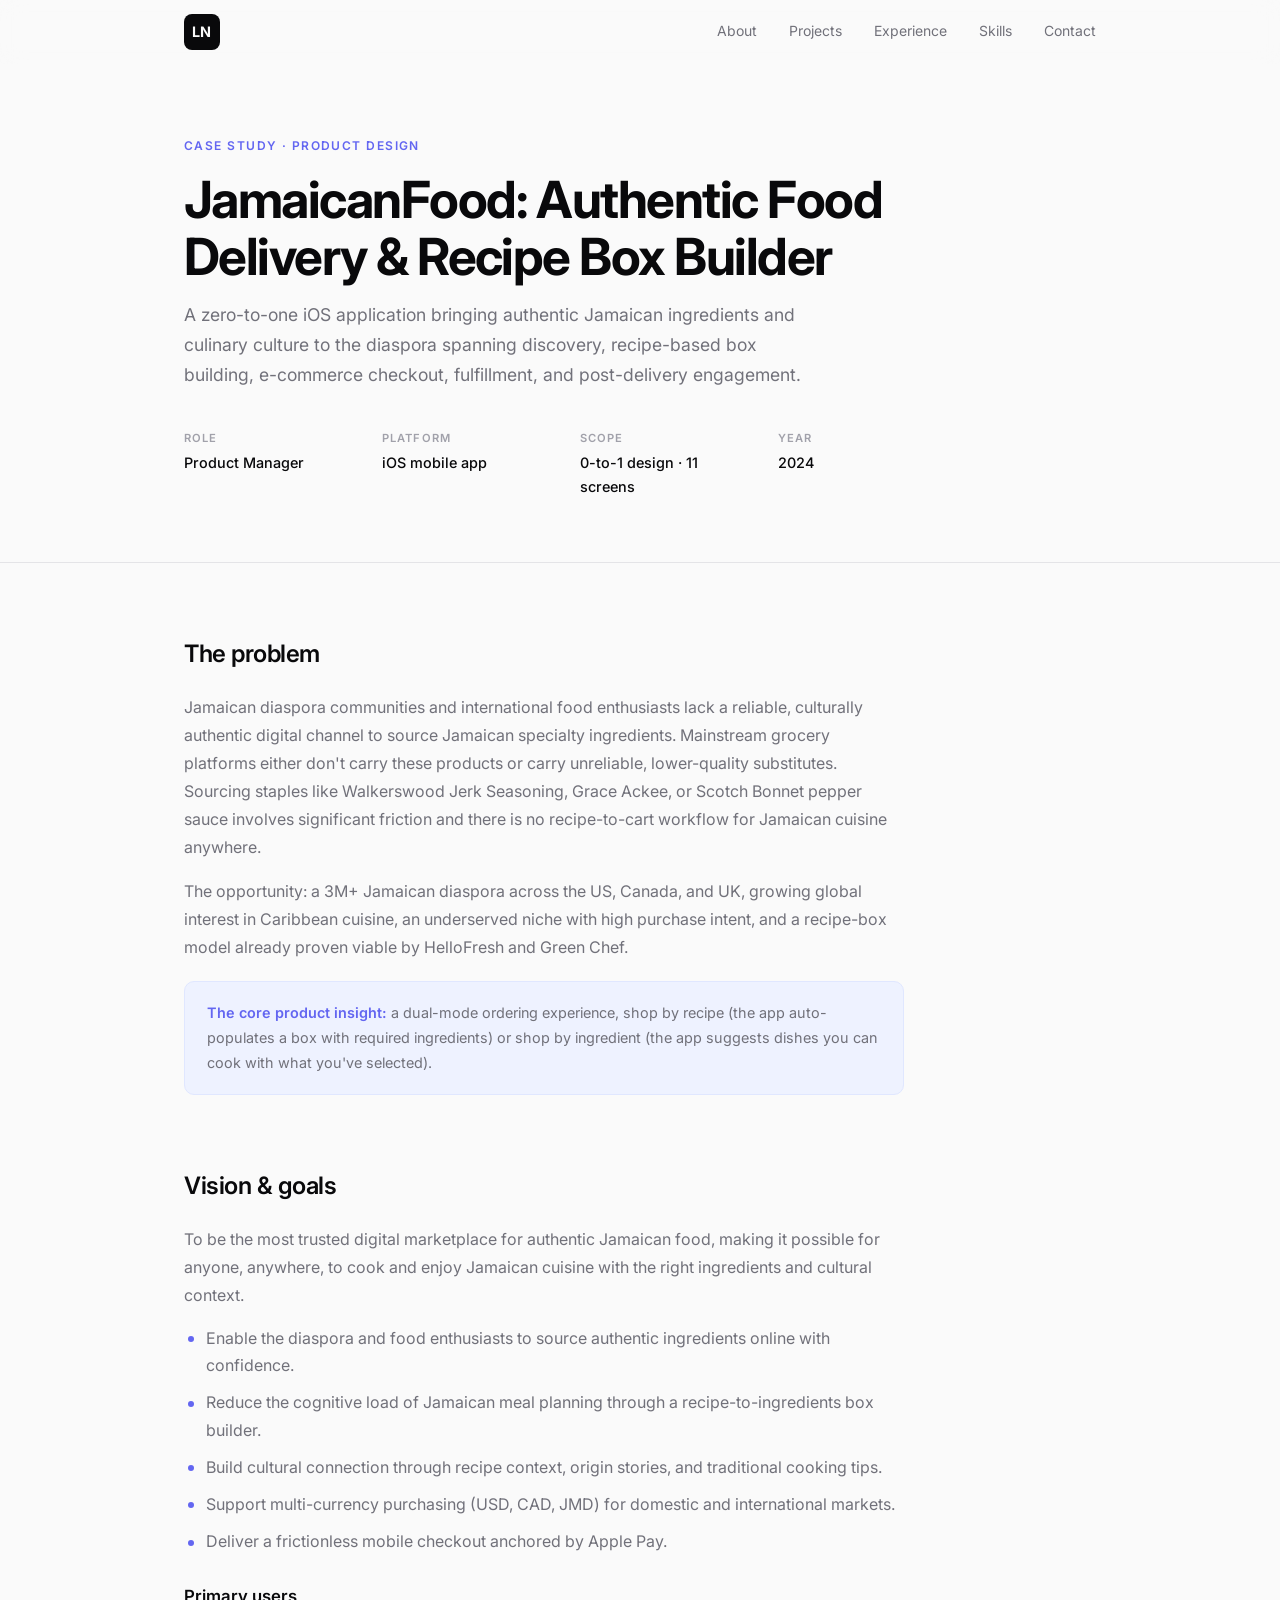
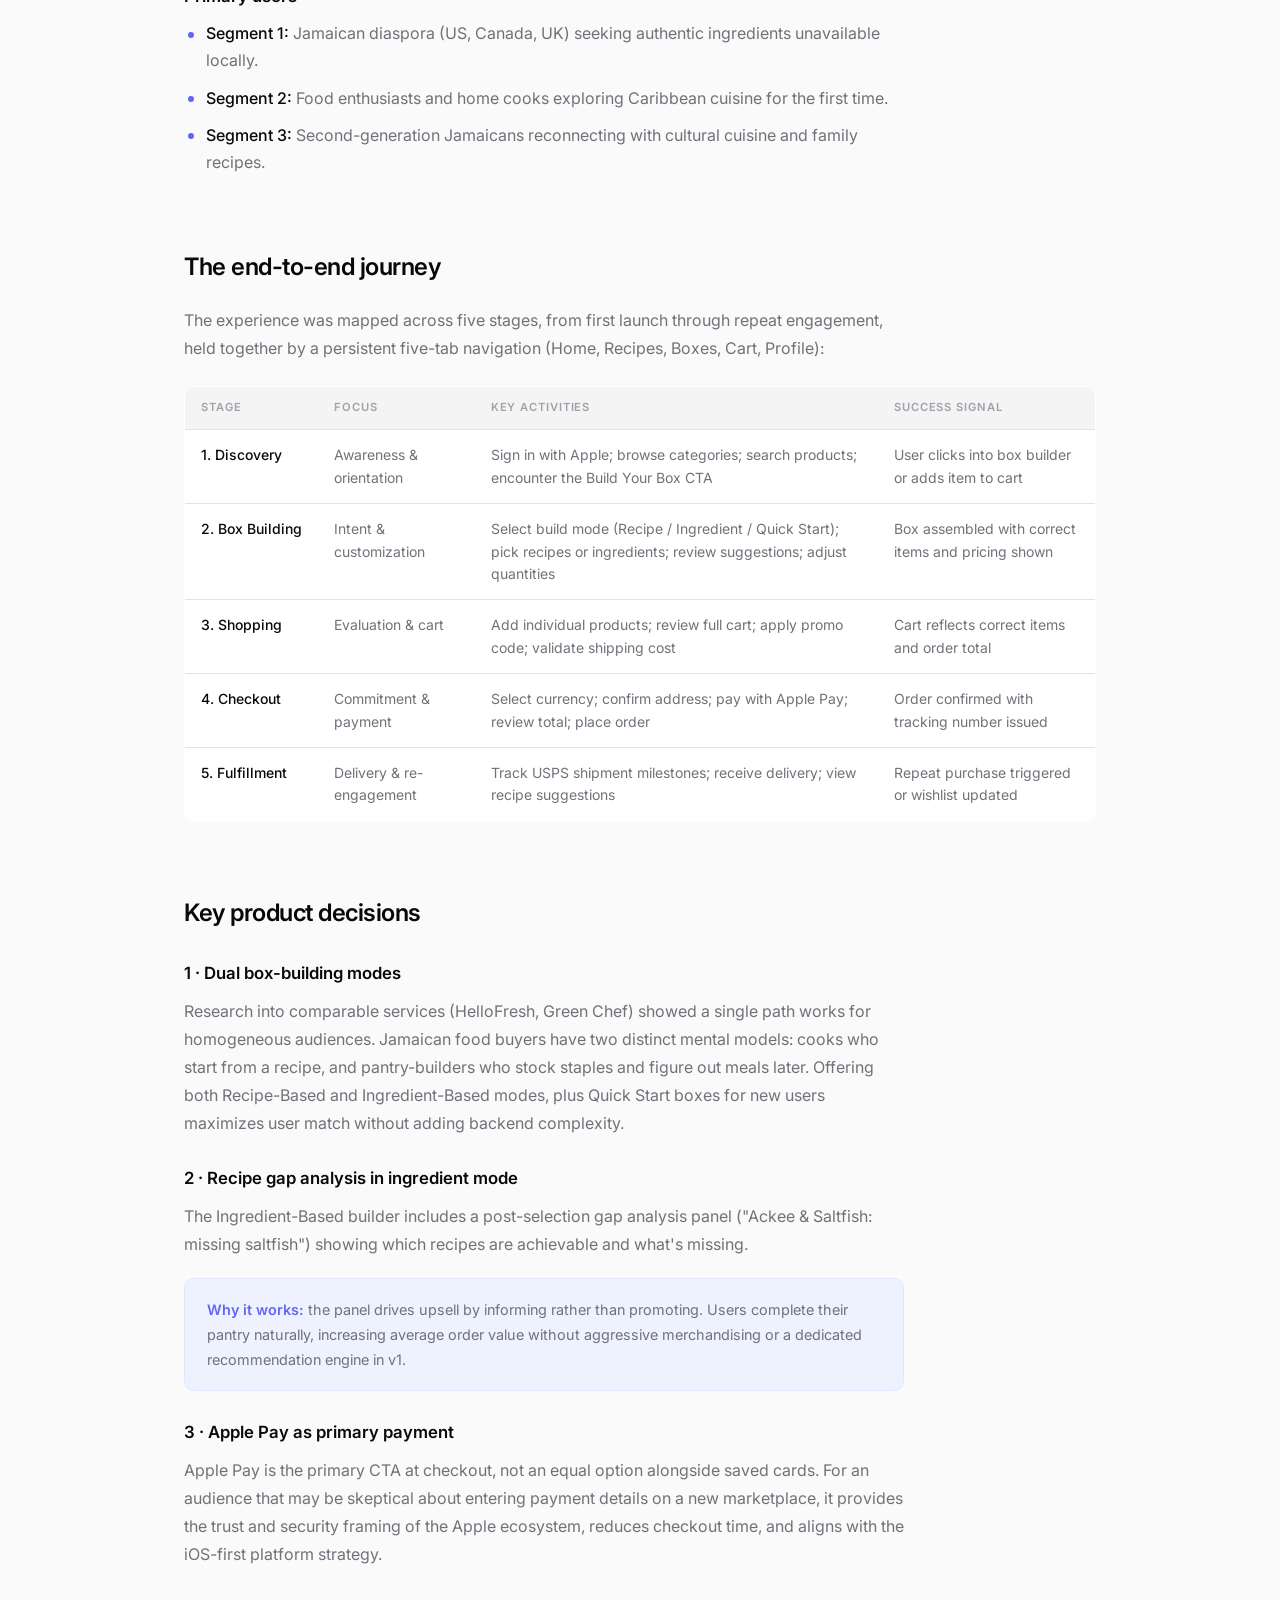
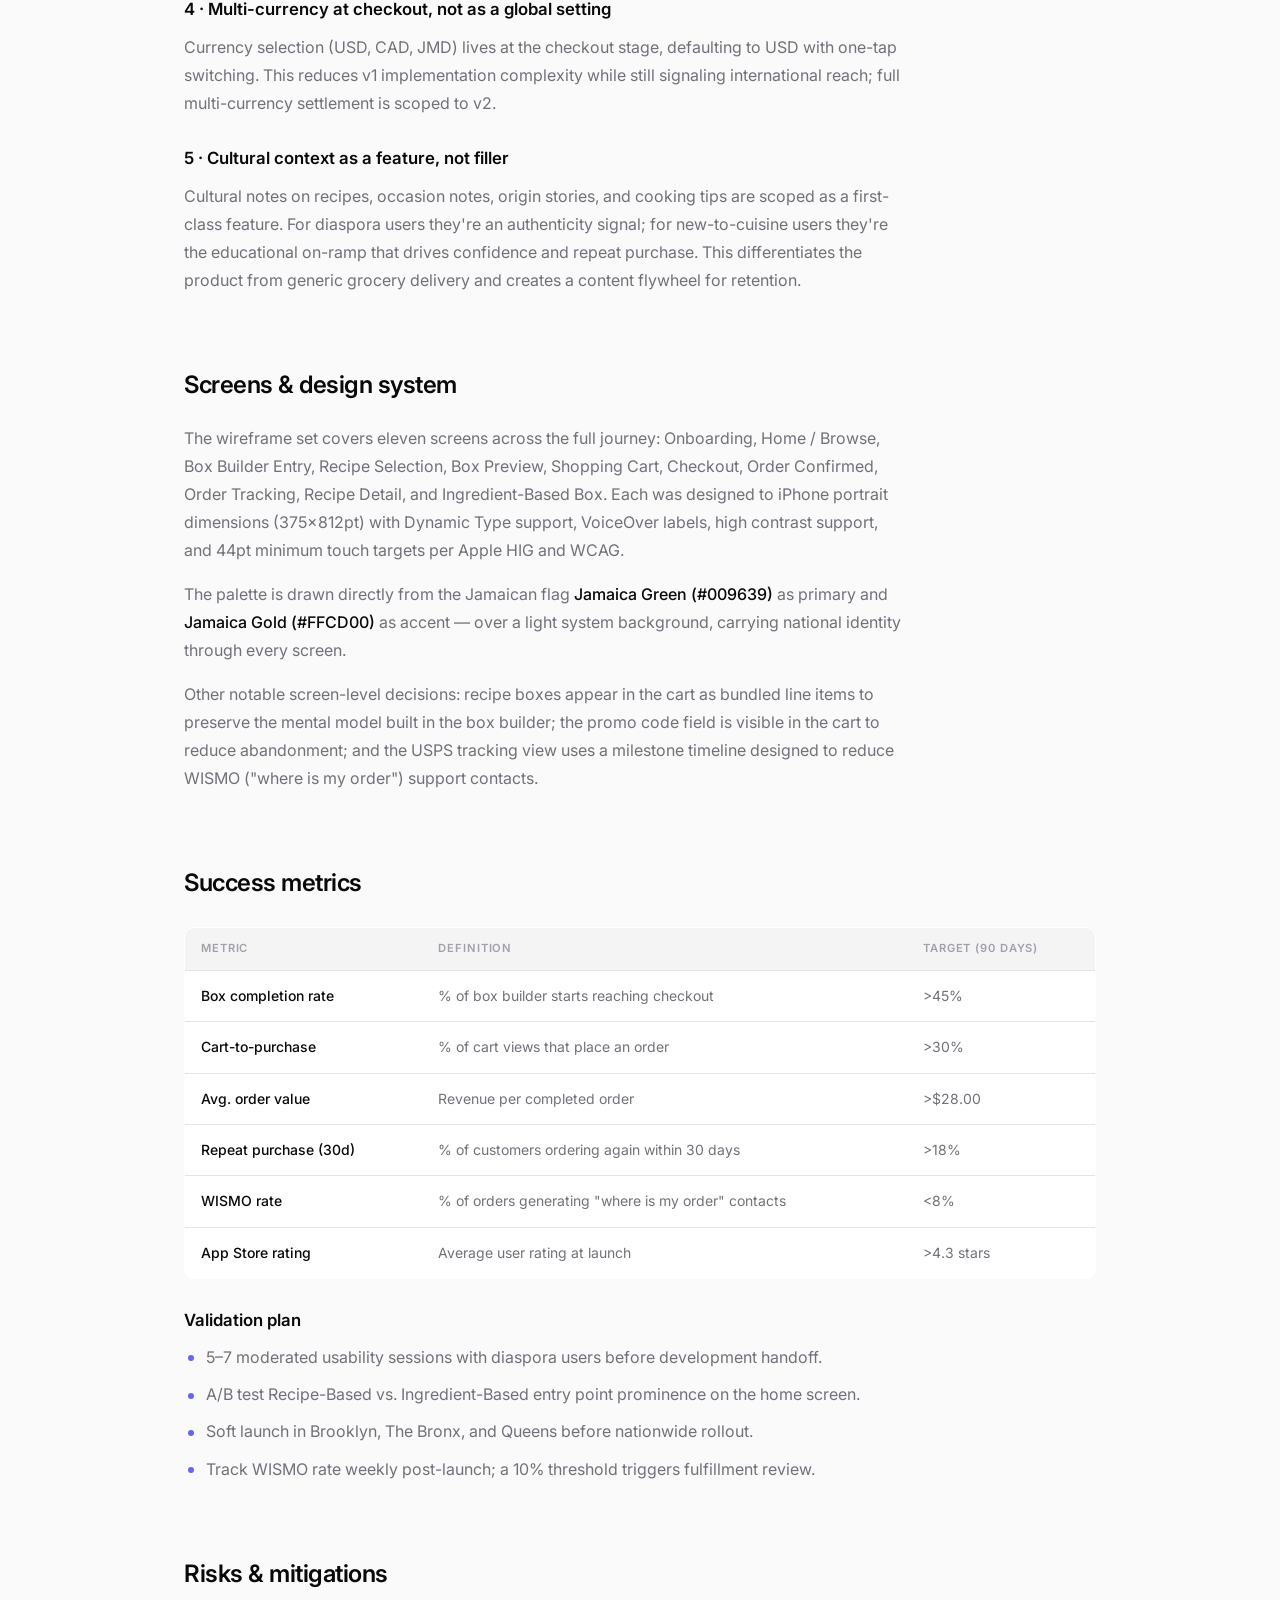
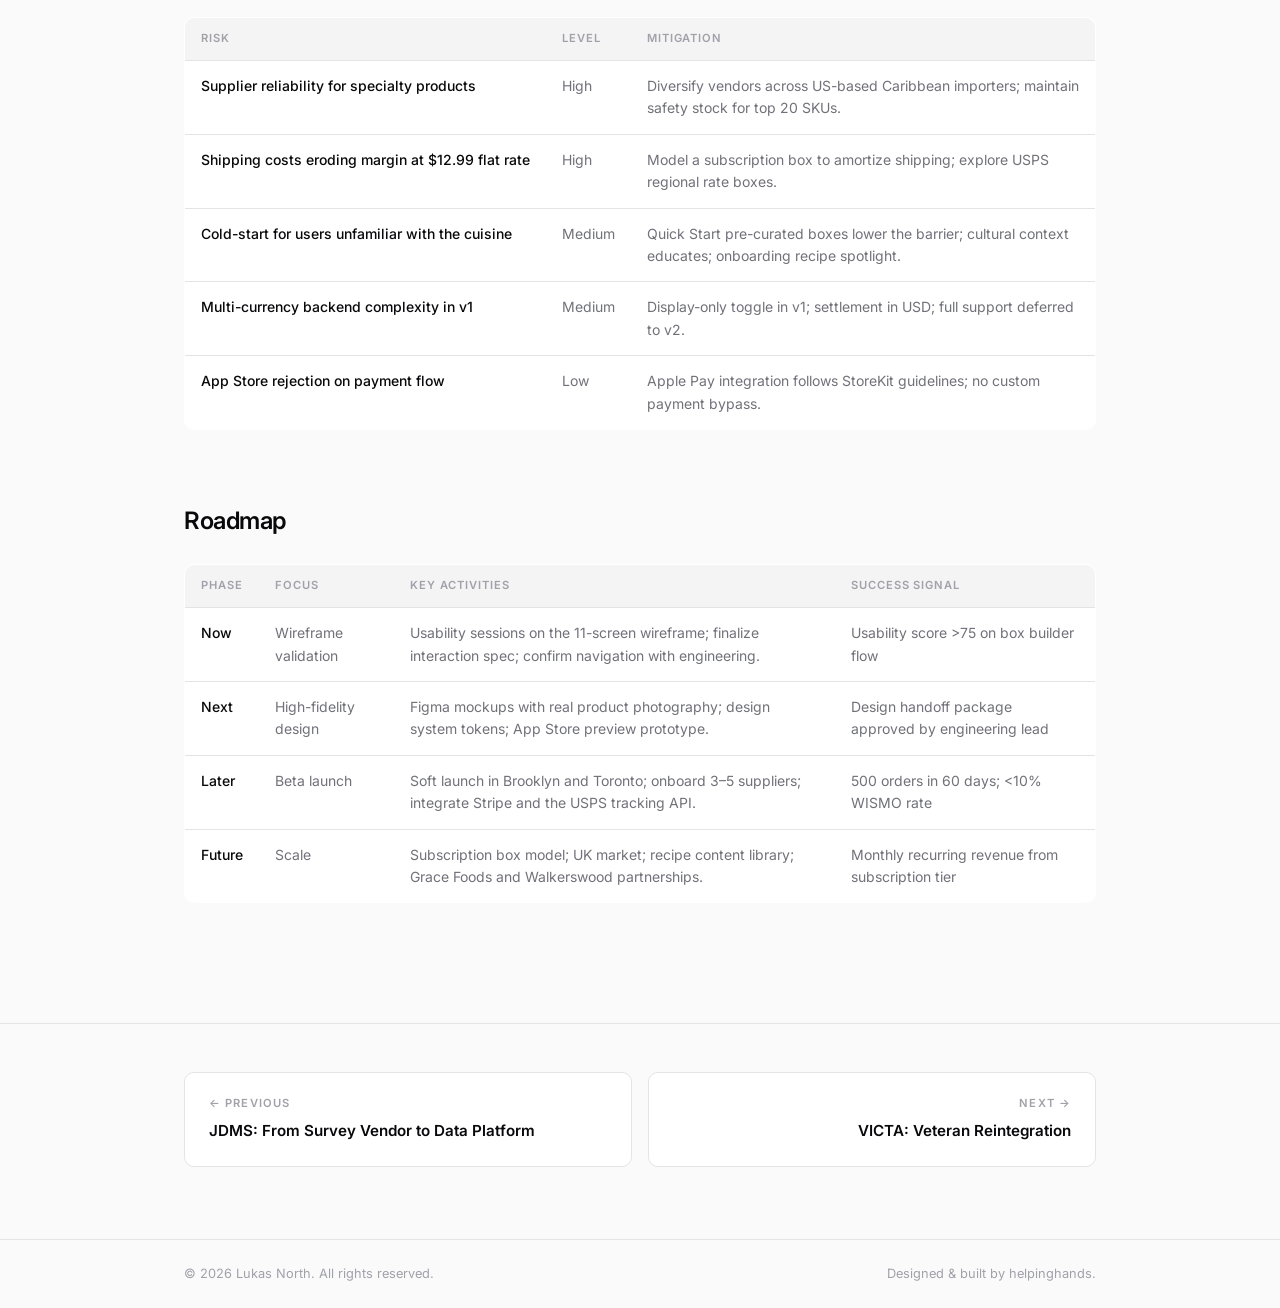
==== commit 5c270f81: "update - experience - projects" ====
--- a/case-studies/jamaicanfood.html
+++ b/case-studies/jamaicanfood.html
@@ -3,7 +3,7 @@
 <head>
   <meta charset="UTF-8" />
   <meta name="viewport" content="width=device-width, initial-scale=1.0" />
-  <title>JamaicanFood — Authentic Food Delivery &amp; Recipe Box Builder | Lukas North</title>
+  <title>JamaicanFood: Authentic Food Delivery &amp; Recipe Box Builder | Lukas North</title>
   <meta name="description" content="Product design case study: a zero-to-one iOS app bringing authentic Jamaican ingredients to the diaspora through a recipe-based box builder." />
   <link rel="preconnect" href="https://fonts.googleapis.com" />
   <link rel="preconnect" href="https://fonts.gstatic.com" crossorigin />
@@ -36,7 +36,7 @@
       <h1 class="case-hero__title reveal">JamaicanFood: Authentic Food Delivery &amp; Recipe Box Builder</h1>
       <p class="case-hero__dek reveal">
         A zero-to-one iOS application bringing authentic Jamaican ingredients and culinary culture
-        to the diaspora — spanning discovery, recipe-based box building, e-commerce checkout,
+        to the diaspora spanning discovery, recipe-based box building, e-commerce checkout,
         fulfillment, and post-delivery engagement.
       </p>
       <dl class="case-meta reveal">
@@ -59,7 +59,7 @@
           culturally authentic digital channel to source Jamaican specialty ingredients. Mainstream
           grocery platforms either don't carry these products or carry unreliable, lower-quality
           substitutes. Sourcing staples like Walkerswood Jerk Seasoning, Grace Ackee, or Scotch
-          Bonnet pepper sauce involves significant friction — and there is no recipe-to-cart
+          Bonnet pepper sauce involves significant friction and there is no recipe-to-cart
           workflow for Jamaican cuisine anywhere.
         </p>
         <p>
@@ -68,7 +68,7 @@
           recipe-box model already proven viable by HelloFresh and Green Chef.
         </p>
         <div class="case-callout">
-          <p><strong>The core product insight:</strong> a dual-mode ordering experience — shop by
+          <p><strong>The core product insight:</strong> a dual-mode ordering experience, shop by
           recipe (the app auto-populates a box with required ingredients) or shop by ingredient
           (the app suggests dishes you can cook with what you've selected).</p>
         </div>
@@ -77,7 +77,7 @@
       <section class="case-section reveal">
         <h2>Vision &amp; goals</h2>
         <p>
-          To be the most trusted digital marketplace for authentic Jamaican food — making it
+          To be the most trusted digital marketplace for authentic Jamaican food, making it
           possible for anyone, anywhere, to cook and enjoy Jamaican cuisine with the right
           ingredients and cultural context.
         </p>
@@ -125,8 +125,8 @@
           Research into comparable services (HelloFresh, Green Chef) showed a single path works for
           homogeneous audiences. Jamaican food buyers have two distinct mental models: cooks who
           start from a recipe, and pantry-builders who stock staples and figure out meals later.
-          Offering both Recipe-Based and Ingredient-Based modes — plus Quick Start boxes for new
-          users — maximizes user match without adding backend complexity.
+          Offering both Recipe-Based and Ingredient-Based modes, plus Quick Start boxes for new
+          users maximizes user match without adding backend complexity.
         </p>
 
         <h3>2 · Recipe gap analysis in ingredient mode</h3>
@@ -142,7 +142,7 @@
 
         <h3>3 · Apple Pay as primary payment</h3>
         <p>
-          Apple Pay is the primary CTA at checkout — not an equal option alongside saved cards. For
+          Apple Pay is the primary CTA at checkout, not an equal option alongside saved cards. For
           an audience that may be skeptical about entering payment details on a new marketplace, it
           provides the trust and security framing of the Apple ecosystem, reduces checkout time,
           and aligns with the iOS-first platform strategy.
@@ -157,7 +157,7 @@
 
         <h3>5 · Cultural context as a feature, not filler</h3>
         <p>
-          Cultural notes on recipes — occasion notes, origin stories, cooking tips — are scoped as
+          Cultural notes on recipes, occasion notes, origin stories, and cooking tips are scoped as
           a first-class feature. For diaspora users they're an authenticity signal; for
           new-to-cuisine users they're the educational on-ramp that drives confidence and repeat
           purchase. This differentiates the product from generic grocery delivery and creates a
@@ -175,7 +175,7 @@
           contrast support, and 44pt minimum touch targets per Apple HIG and WCAG.
         </p>
         <p>
-          The palette is drawn directly from the Jamaican flag — <strong>Jamaica Green
+          The palette is drawn directly from the Jamaican flag <strong>Jamaica Green
           (#009639)</strong> as primary and <strong>Jamaica Gold (#FFCD00)</strong> as accent —
           over a light system background, carrying national identity through every screen.
         </p>
@@ -206,7 +206,7 @@
         <ul>
           <li>5–7 moderated usability sessions with diaspora users before development handoff.</li>
           <li>A/B test Recipe-Based vs. Ingredient-Based entry point prominence on the home screen.</li>
-          <li>Soft launch in Brooklyn, NY and Toronto — high diaspora density — before nationwide rollout.</li>
+          <li>Soft launch in Brooklyn, The Bronx, and Queens before nationwide rollout.</li>
           <li>Track WISMO rate weekly post-launch; a 10% threshold triggers fulfillment review.</li>
         </ul>
       </section>
@@ -250,11 +250,11 @@
     <div class="container case-pagination__grid">
       <a href="jdms.html" class="case-pagination__link">
         <span class="case-pagination__dir">← Previous</span>
-        <span class="case-pagination__title">JDMS — From Survey Vendor to Data Platform</span>
+        <span class="case-pagination__title">JDMS: From Survey Vendor to Data Platform</span>
       </a>
       <a href="victa.html" class="case-pagination__link case-pagination__link--next">
         <span class="case-pagination__dir">Next →</span>
-        <span class="case-pagination__title">VICTA — Veteran Reintegration</span>
+        <span class="case-pagination__title">VICTA: Veteran Reintegration</span>
       </a>
     </div>
   </nav>
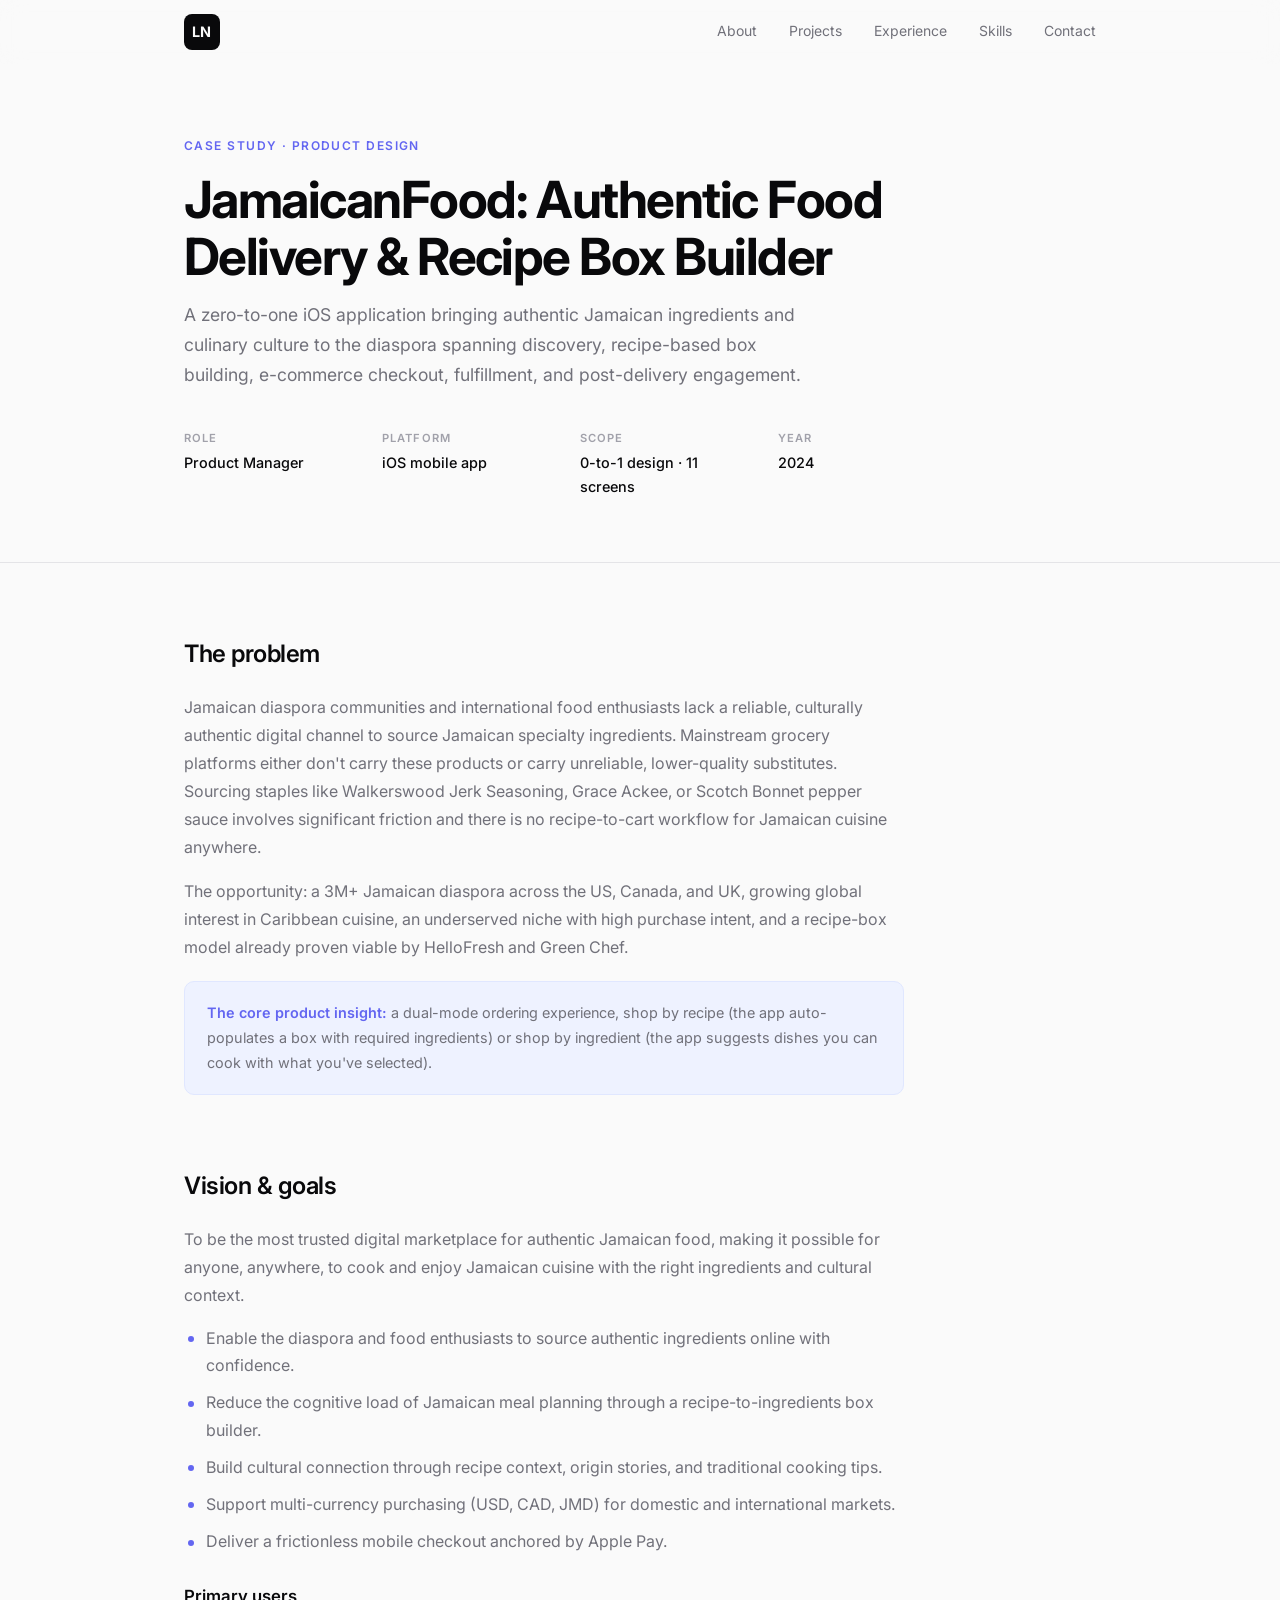
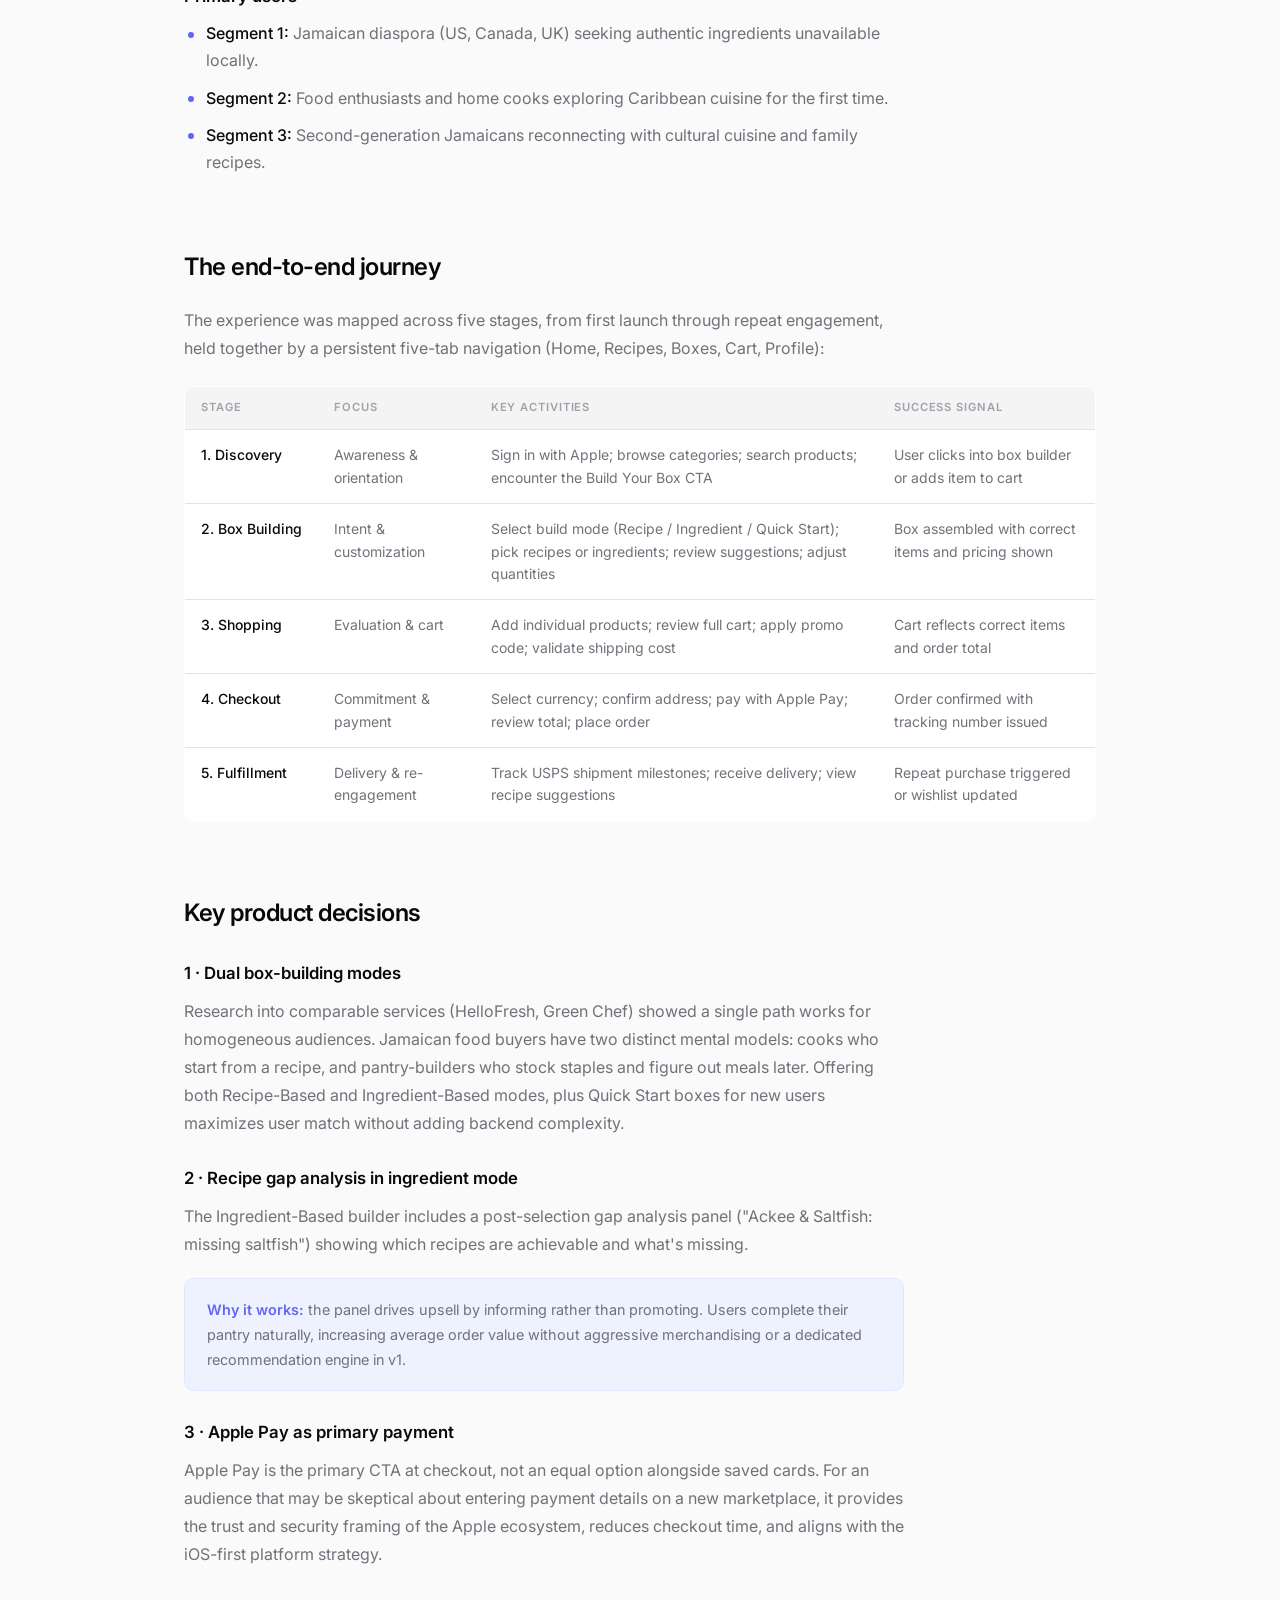
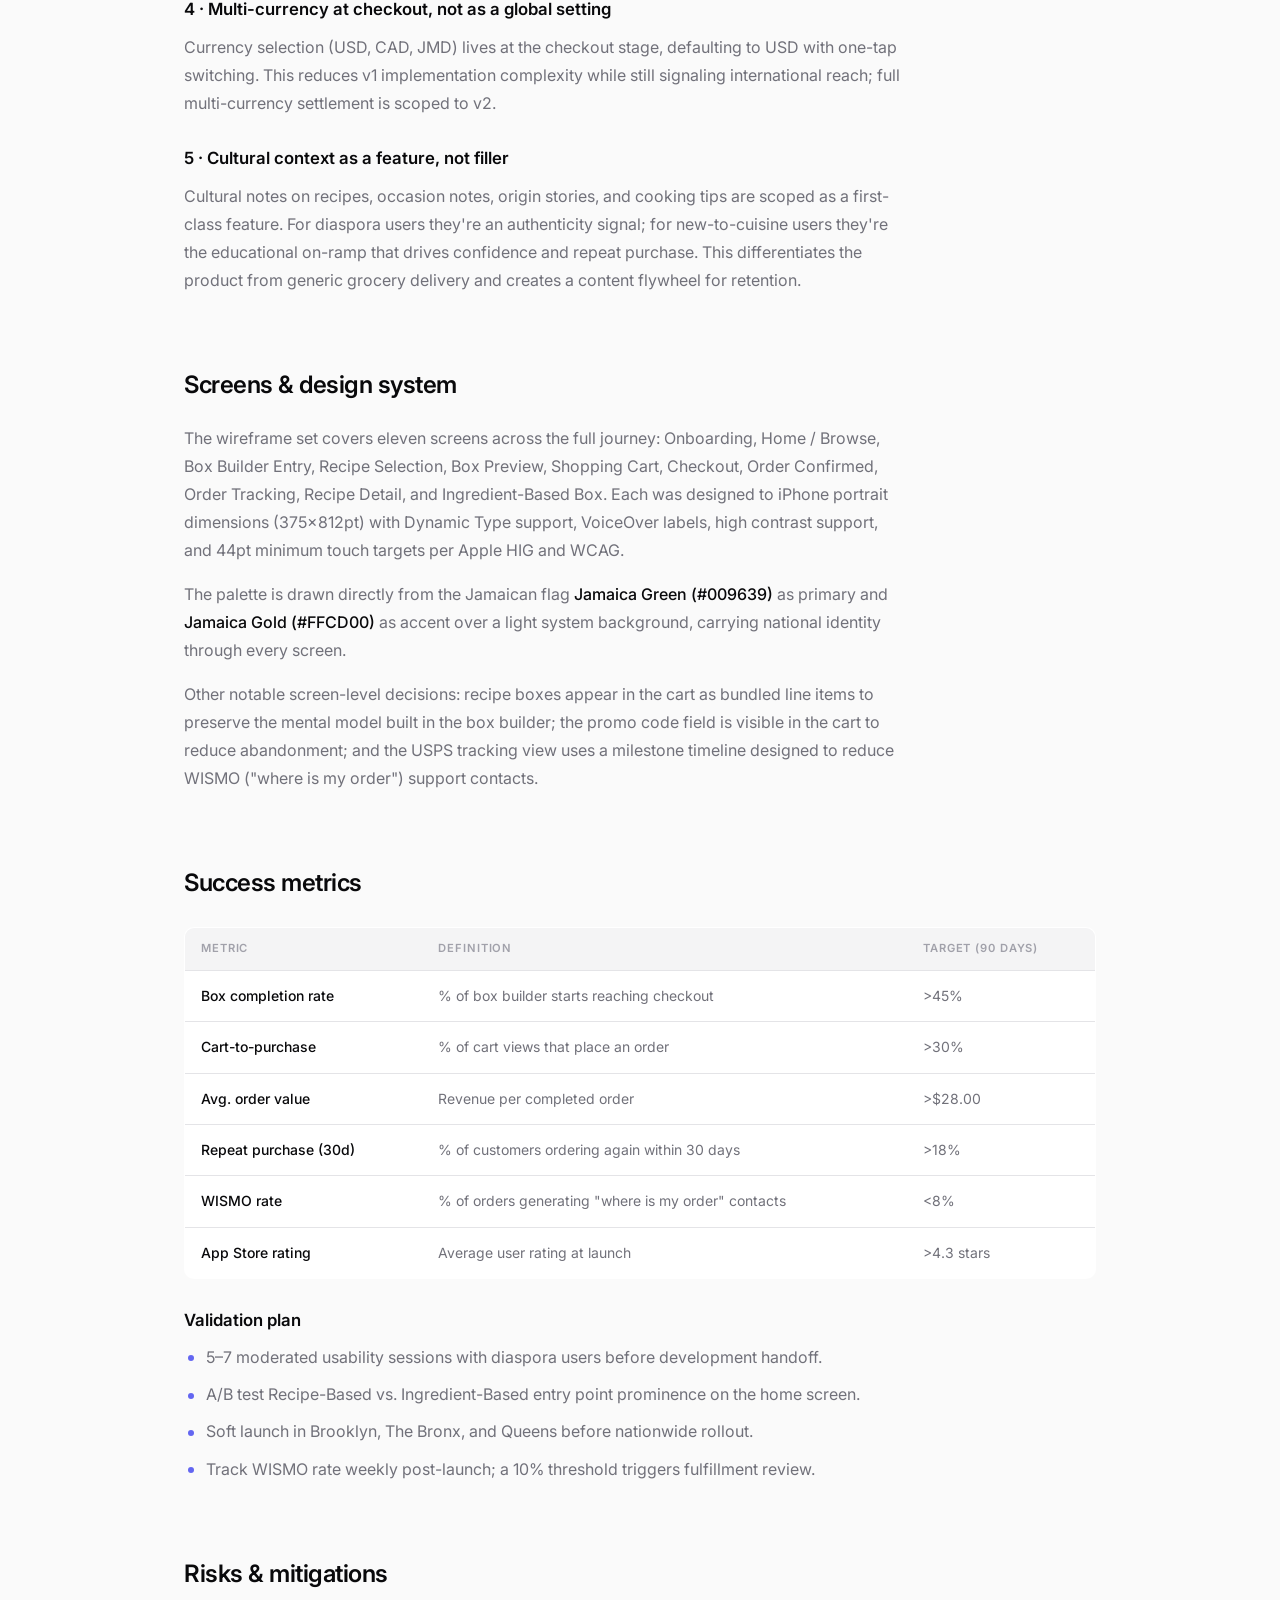
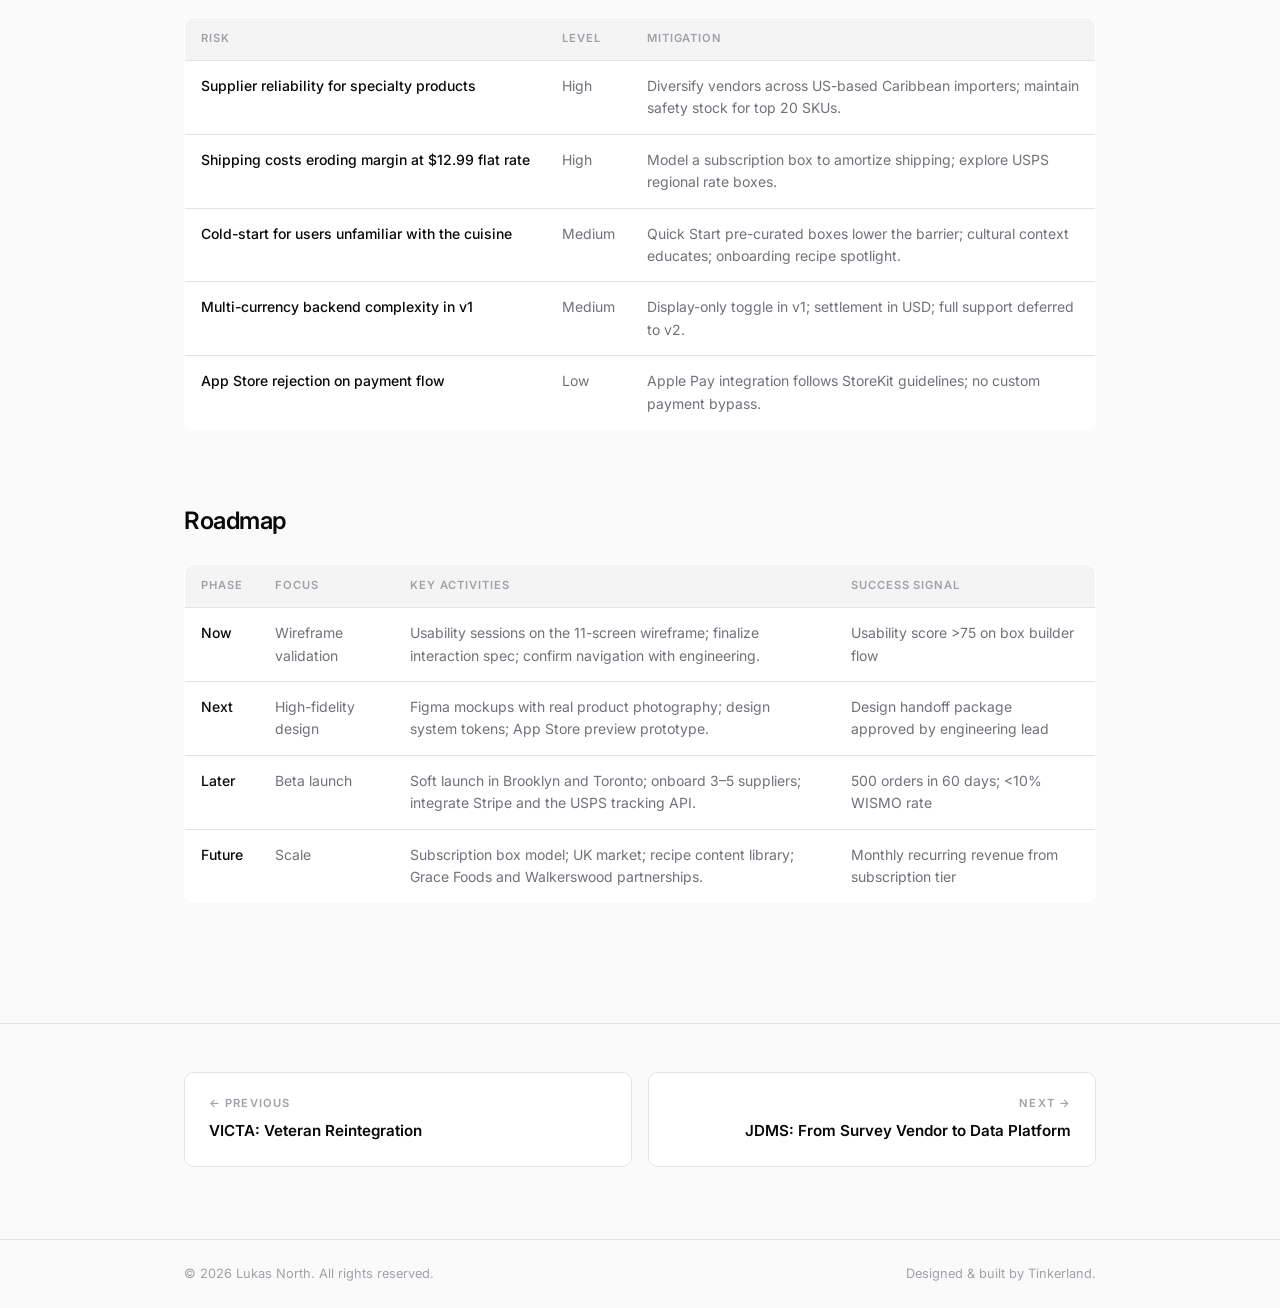
==== commit b84b542f: "updates - strada case study added" ====
--- a/case-studies/jamaicanfood.html
+++ b/case-studies/jamaicanfood.html
@@ -1,6 +1,7 @@
 <!DOCTYPE html>
 <html lang="en">
 <head>
+  <meta name="robots" content="noindex, nofollow">
   <meta charset="UTF-8" />
   <meta name="viewport" content="width=device-width, initial-scale=1.0" />
   <title>JamaicanFood: Authentic Food Delivery &amp; Recipe Box Builder | Lukas North</title>
@@ -176,7 +177,7 @@
         </p>
         <p>
           The palette is drawn directly from the Jamaican flag <strong>Jamaica Green
-          (#009639)</strong> as primary and <strong>Jamaica Gold (#FFCD00)</strong> as accent —
+          (#009639)</strong> as primary and <strong>Jamaica Gold (#FFCD00)</strong> as accent 
           over a light system background, carrying national identity through every screen.
         </p>
         <p>
@@ -248,13 +249,13 @@
   <!-- ─── PREV / NEXT ─── -->
   <nav class="case-pagination">
     <div class="container case-pagination__grid">
-      <a href="jdms.html" class="case-pagination__link">
+      <a href="victa.html" class="case-pagination__link">
         <span class="case-pagination__dir">← Previous</span>
+        <span class="case-pagination__title">VICTA: Veteran Reintegration</span>
+      </a>
+      <a href="jdms.html" class="case-pagination__link case-pagination__link--next">
+        <span class="case-pagination__dir">Next →</span>
         <span class="case-pagination__title">JDMS: From Survey Vendor to Data Platform</span>
-      </a>
-      <a href="victa.html" class="case-pagination__link case-pagination__link--next">
-        <span class="case-pagination__dir">Next →</span>
-        <span class="case-pagination__title">VICTA: Veteran Reintegration</span>
       </a>
     </div>
   </nav>
@@ -263,7 +264,7 @@
   <footer class="footer">
     <div class="container footer__inner">
       <span>© 2026 Lukas North. All rights reserved.</span>
-      <span>Designed &amp; built by helpinghands.</span>
+      <span>Designed &amp; built by Tinkerland.</span>
     </div>
   </footer>
 
--- a/css/style.css
+++ b/css/style.css
@@ -249,6 +249,63 @@
   margin-bottom: 48px;
 }
 
+/* ─── Career Overview ─── */
+.overview__callouts {
+  display: flex;
+  flex-direction: column;
+  gap: 0;
+  margin-bottom: 48px;
+}
+.overview__item {
+  display: flex;
+  align-items: baseline;
+  gap: 10px;
+  padding: 18px 0;
+  border-bottom: 1px solid var(--border);
+}
+.overview__item:first-child { border-top: 1px solid var(--border); }
+.overview__role {
+  font-size: 0.875rem;
+  font-weight: 600;
+  color: var(--text);
+  white-space: nowrap;
+  min-width: 200px;
+}
+.overview__divider {
+  color: var(--text-3);
+  flex-shrink: 0;
+}
+.overview__achievement {
+  font-size: 0.9rem;
+  color: var(--text-2);
+  line-height: 1.65;
+}
+.overview__cta {
+  text-align: center;
+  font-size: 0.8rem;
+  font-weight: 500;
+  letter-spacing: 0.08em;
+  text-transform: uppercase;
+  color: var(--text-3);
+  margin-top: 12px;
+}
+
+.overview__company {
+  display: block;
+  font-size: 0.875rem;
+  font-weight: 400;
+  color: var(--text-2);
+}
+
+@media (max-width: 640px) {
+  .overview__item {
+    flex-direction: column;
+    gap: 4px;
+  }
+  .overview__role { min-width: unset; }
+  .overview__divider { display: none; }
+}
+
 /* ─── About ─── */
 .about__grid {
   display: grid;
@@ -347,13 +404,13 @@
 /* ─── Timeline ─── */
 .timeline {
   position: relative;
-  padding-left: 28px;
+  padding-left: 33px;
 }
 .timeline::before {
   content: '';
   position: absolute;
   left: 5px; top: 8px; bottom: 0;
-  width: 1px;
+  width:1px;
   background: var(--border);
 }
 .timeline__item {
@@ -411,13 +468,19 @@
   margin-bottom: 12px;
 }
 .timeline__tags { display: flex; flex-wrap: wrap; gap: 6px; }
+.timeline__divider::before {
+  content: '';
+  flex: 1;
+  height: 1px;
+  background: var(--border);
+}
 .timeline__divider {
   font-size: 0.75rem;
   font-weight: 600;
   letter-spacing: 0.1em;
   text-transform: uppercase;
   color: var(--text-3);
-  margin: 48px 0 32px -28px;
+  margin: 48px 0 32px max(-28px, -4vw);
   display: flex;
   align-items: center;
   gap: 12px;
@@ -739,6 +802,9 @@
   gap: 6px;
   transition: gap var(--transition);
 }
+.project-card__cta:visited {
+  color: var(--text-3);
+}
 .project-card:hover .project-card__cta { gap: 10px; }
 
 @media (max-width: 640px) {
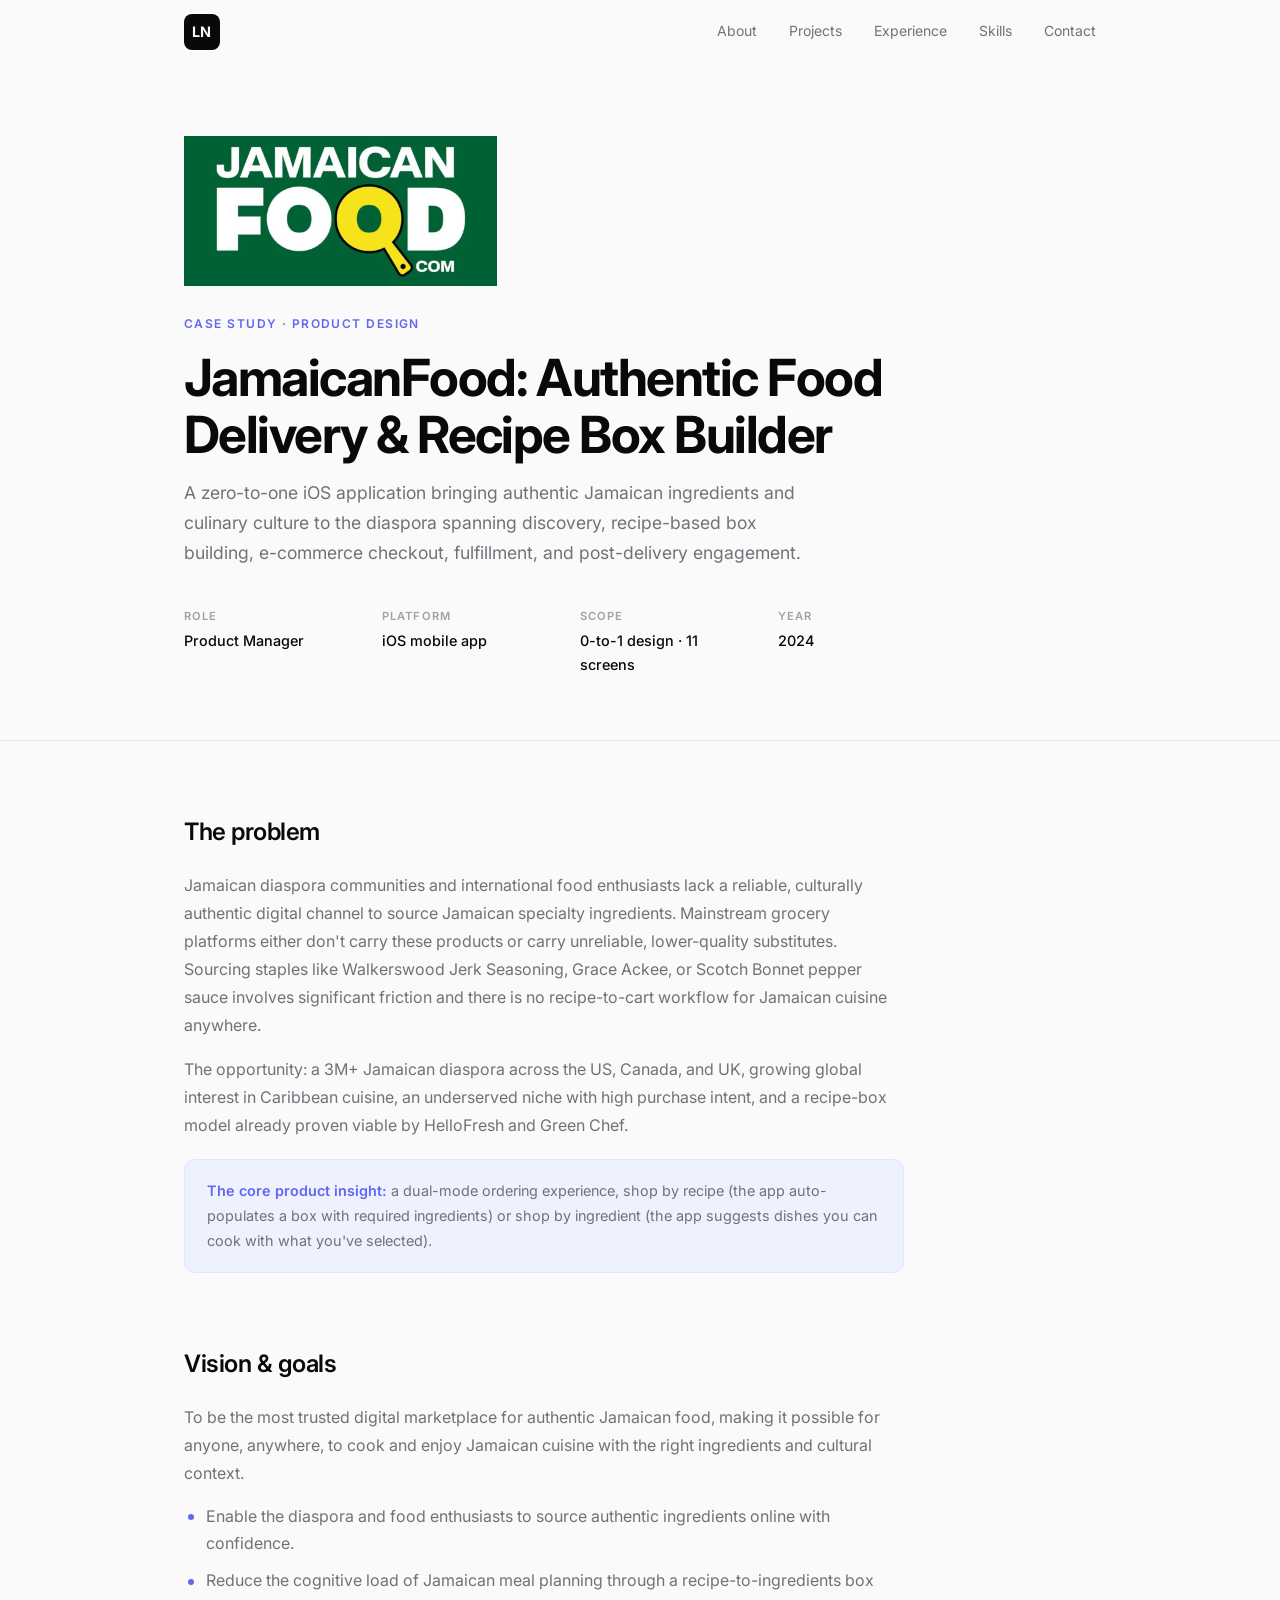
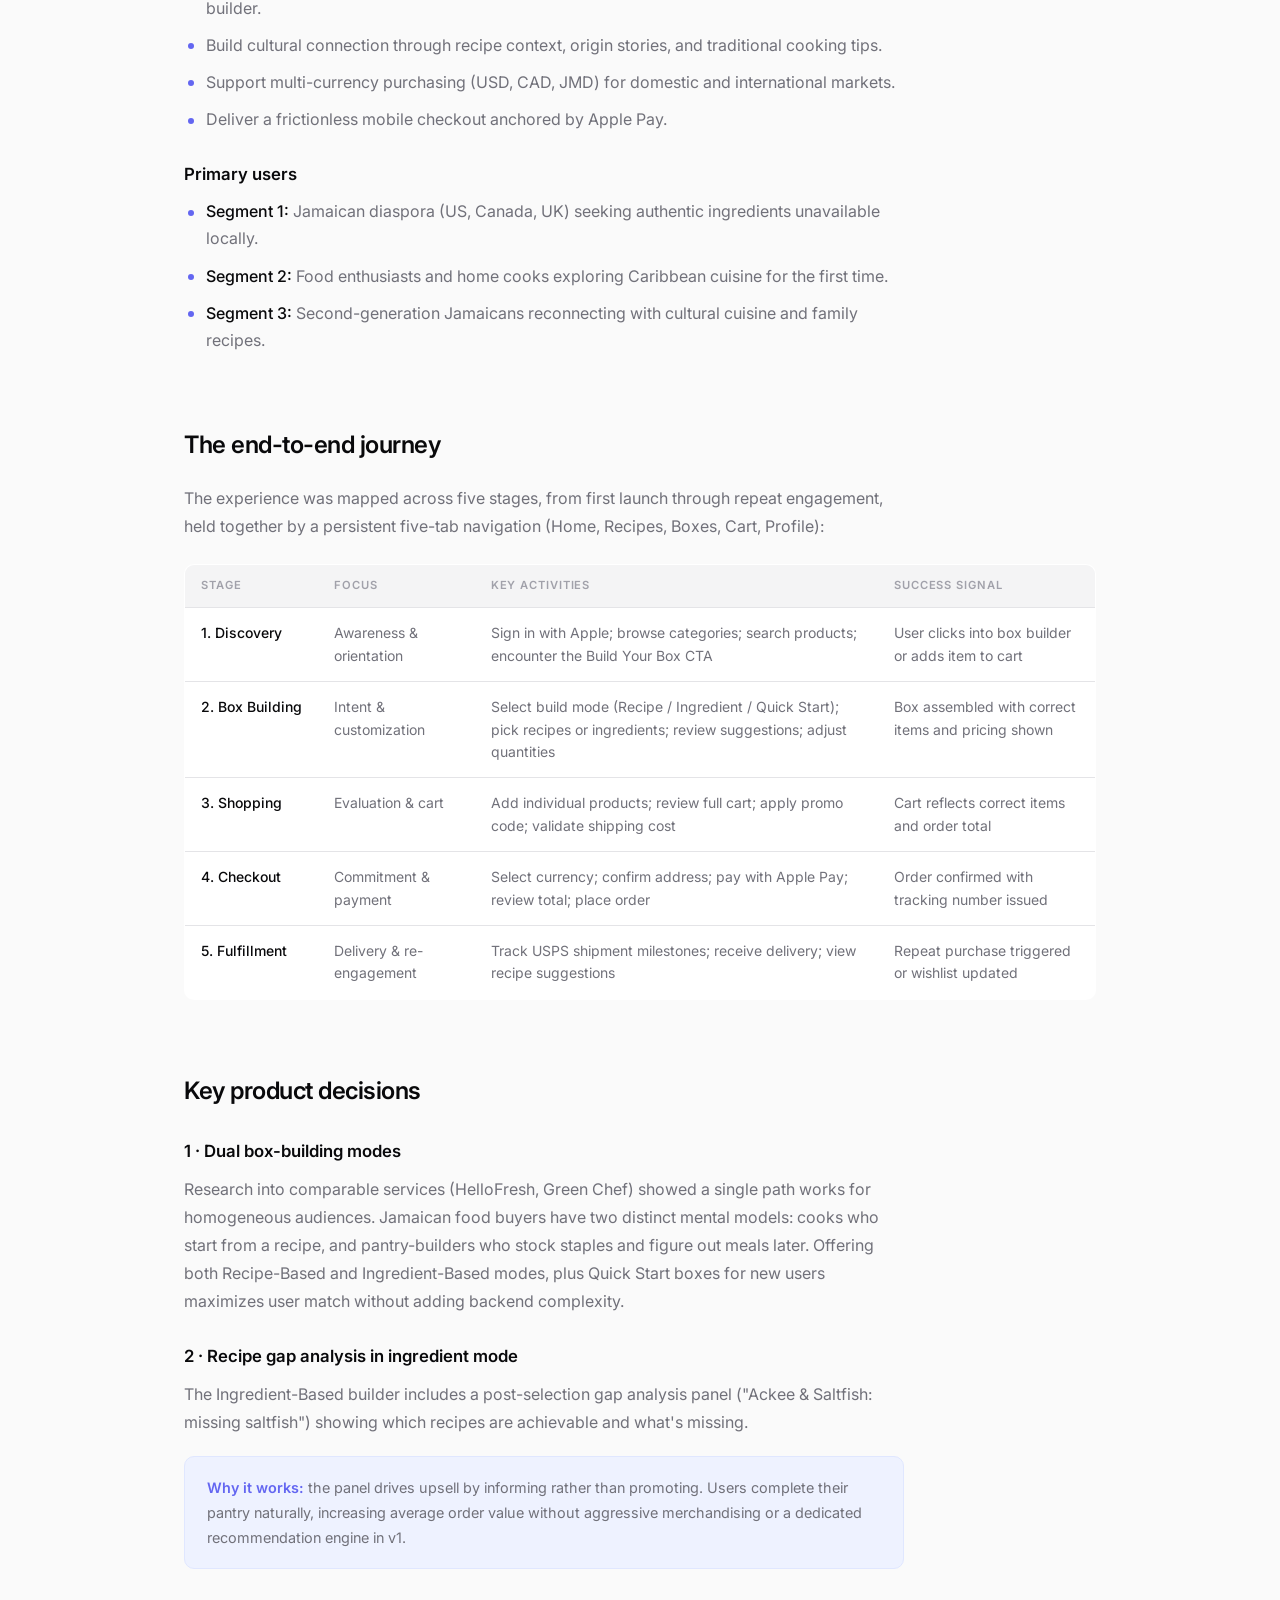
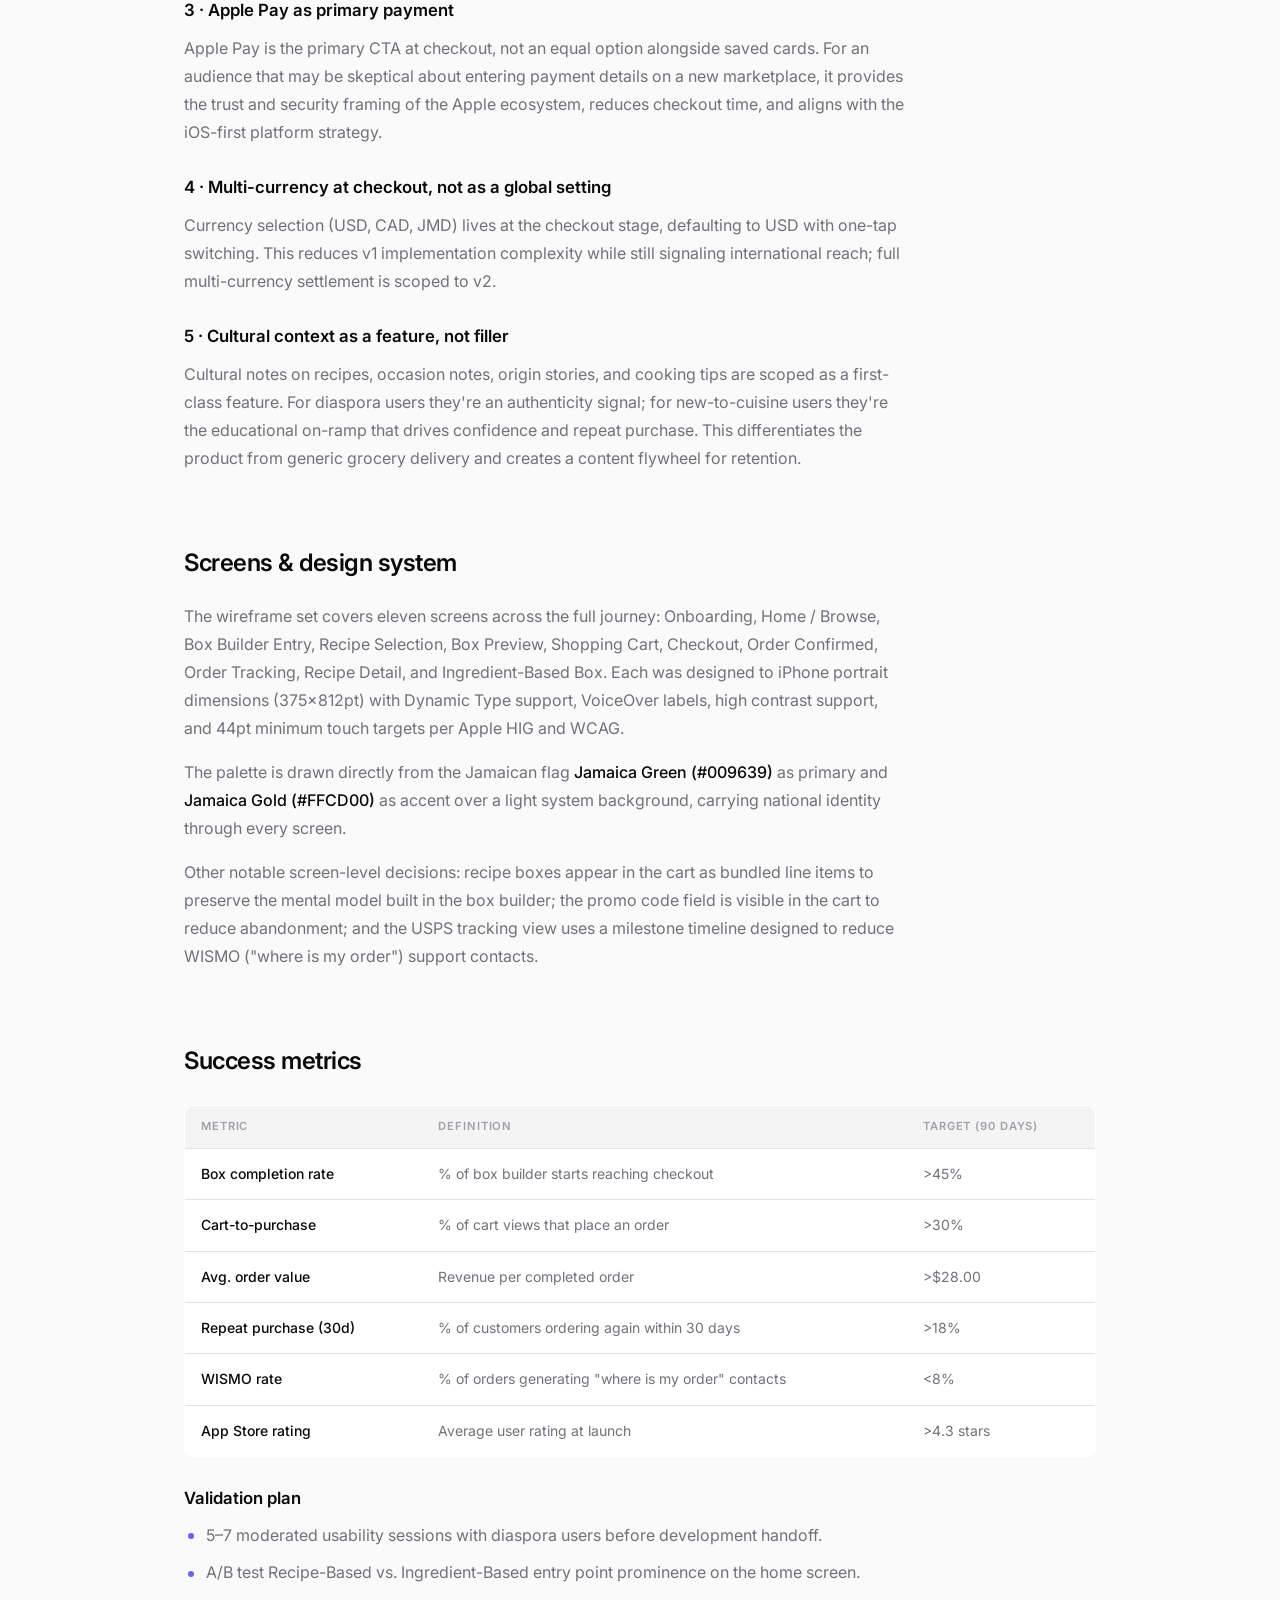
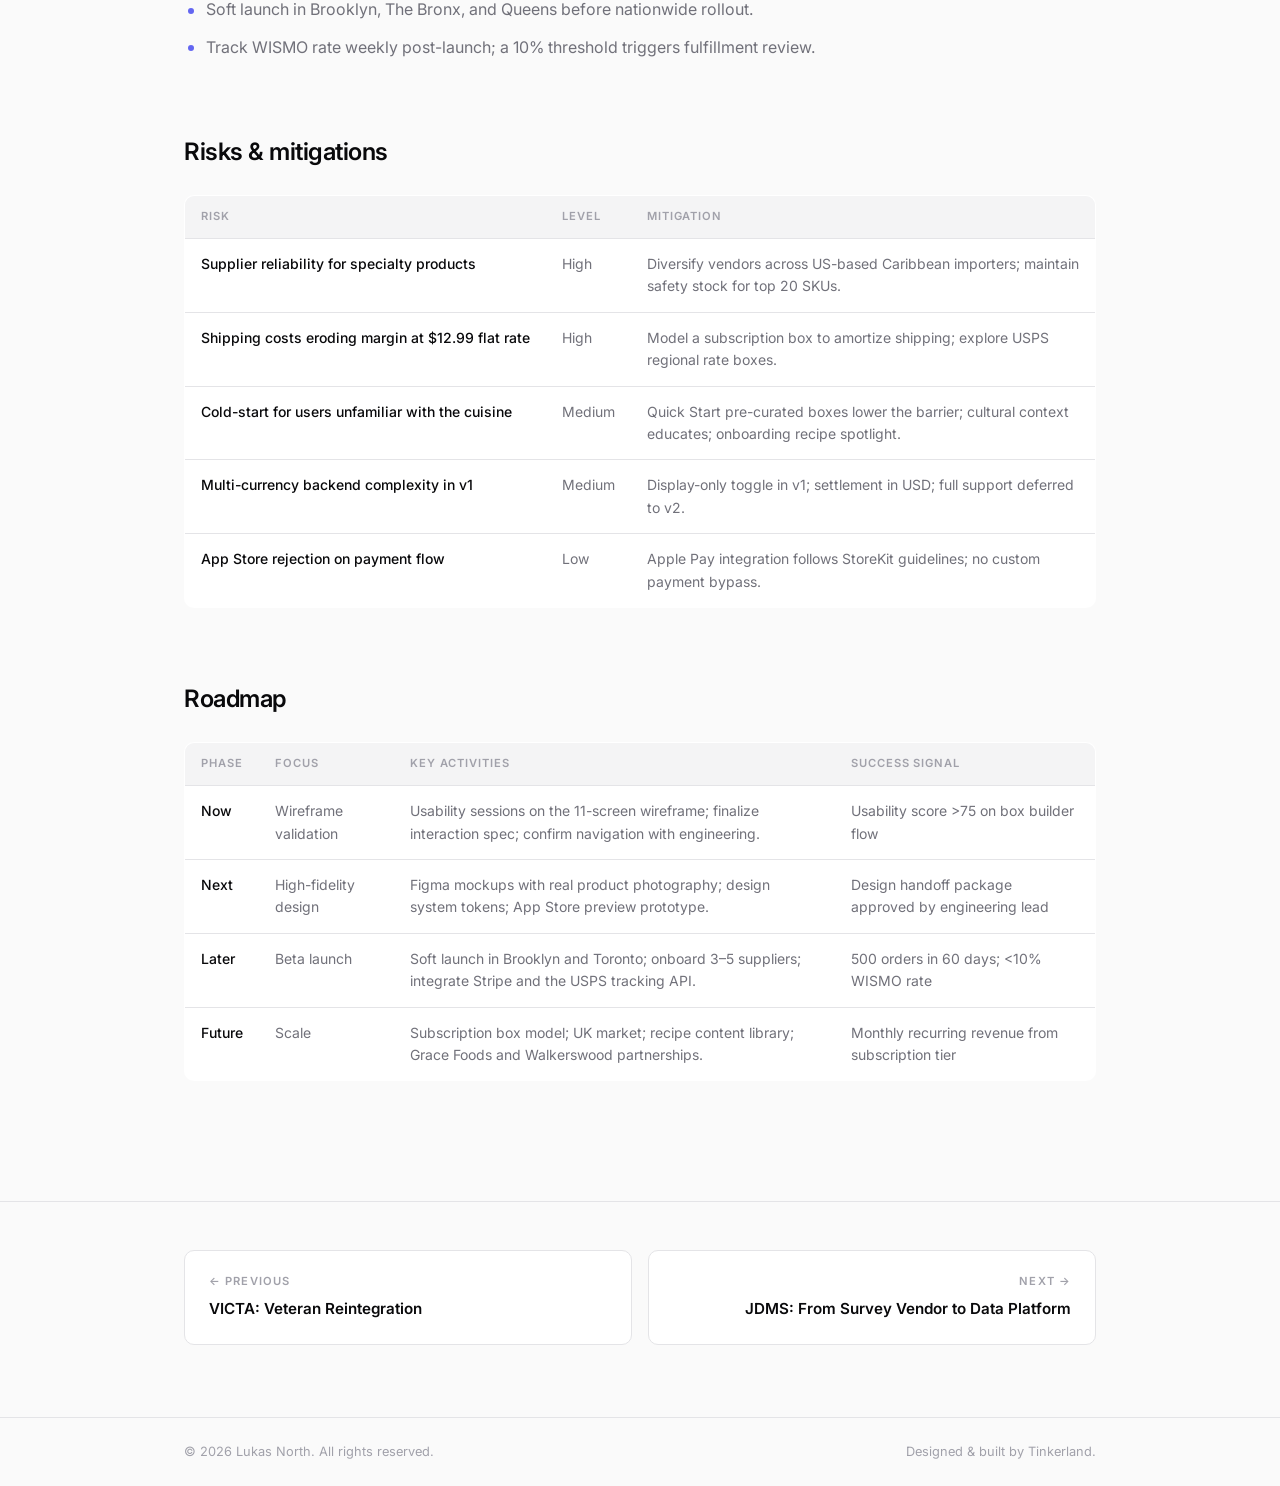
==== commit 69b53a00: "update - logos and branding" ====
--- a/case-studies/jamaicanfood.html
+++ b/case-studies/jamaicanfood.html
@@ -33,6 +33,7 @@
   <!-- ─── CASE HERO ─── -->
   <section class="case-hero">
     <div class="container">
+      <img src="../assests/jamaican_food_logo.jpg" alt="JamaicanFood logo" class="case-hero__logo" />
       <p class="case-hero__kicker reveal">Case Study · Product Design</p>
       <h1 class="case-hero__title reveal">JamaicanFood: Authentic Food Delivery &amp; Recipe Box Builder</h1>
       <p class="case-hero__dek reveal">
--- a/css/style.css
+++ b/css/style.css
@@ -601,6 +601,13 @@
   padding: calc(var(--nav-h) + 72px) 0 64px;
   border-bottom: 1px solid var(--border);
 }
+.case-hero__logo {
+  display: block;
+  height: 150px;
+  width: auto;
+  margin-bottom: 28px;
+  object-fit: contain;
+}
 .case-hero__kicker {
   font-size: 0.75rem;
   font-weight: 600;
@@ -810,4 +817,4 @@
 @media (max-width: 640px) {
   .case-pagination__grid { grid-template-columns: 1fr; }
   .cs-table td:first-child { white-space: normal; }
-}
+}
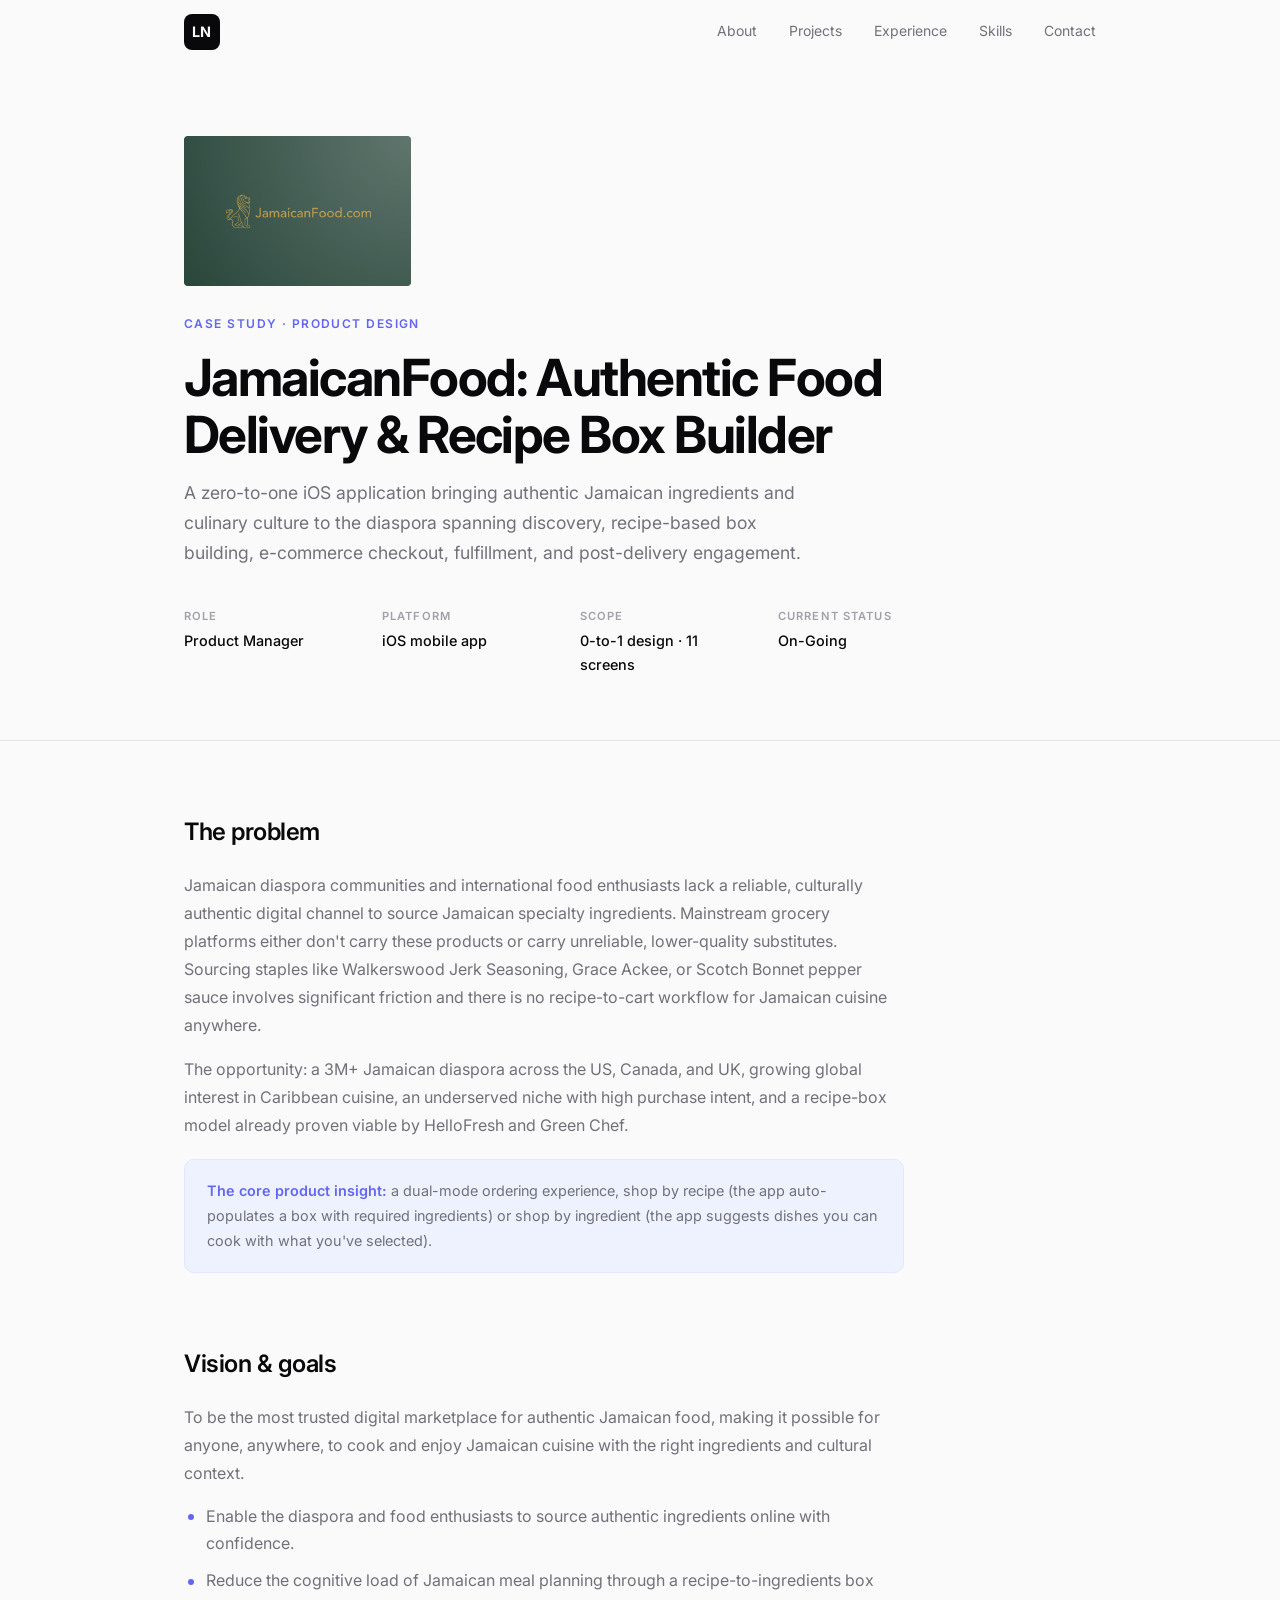
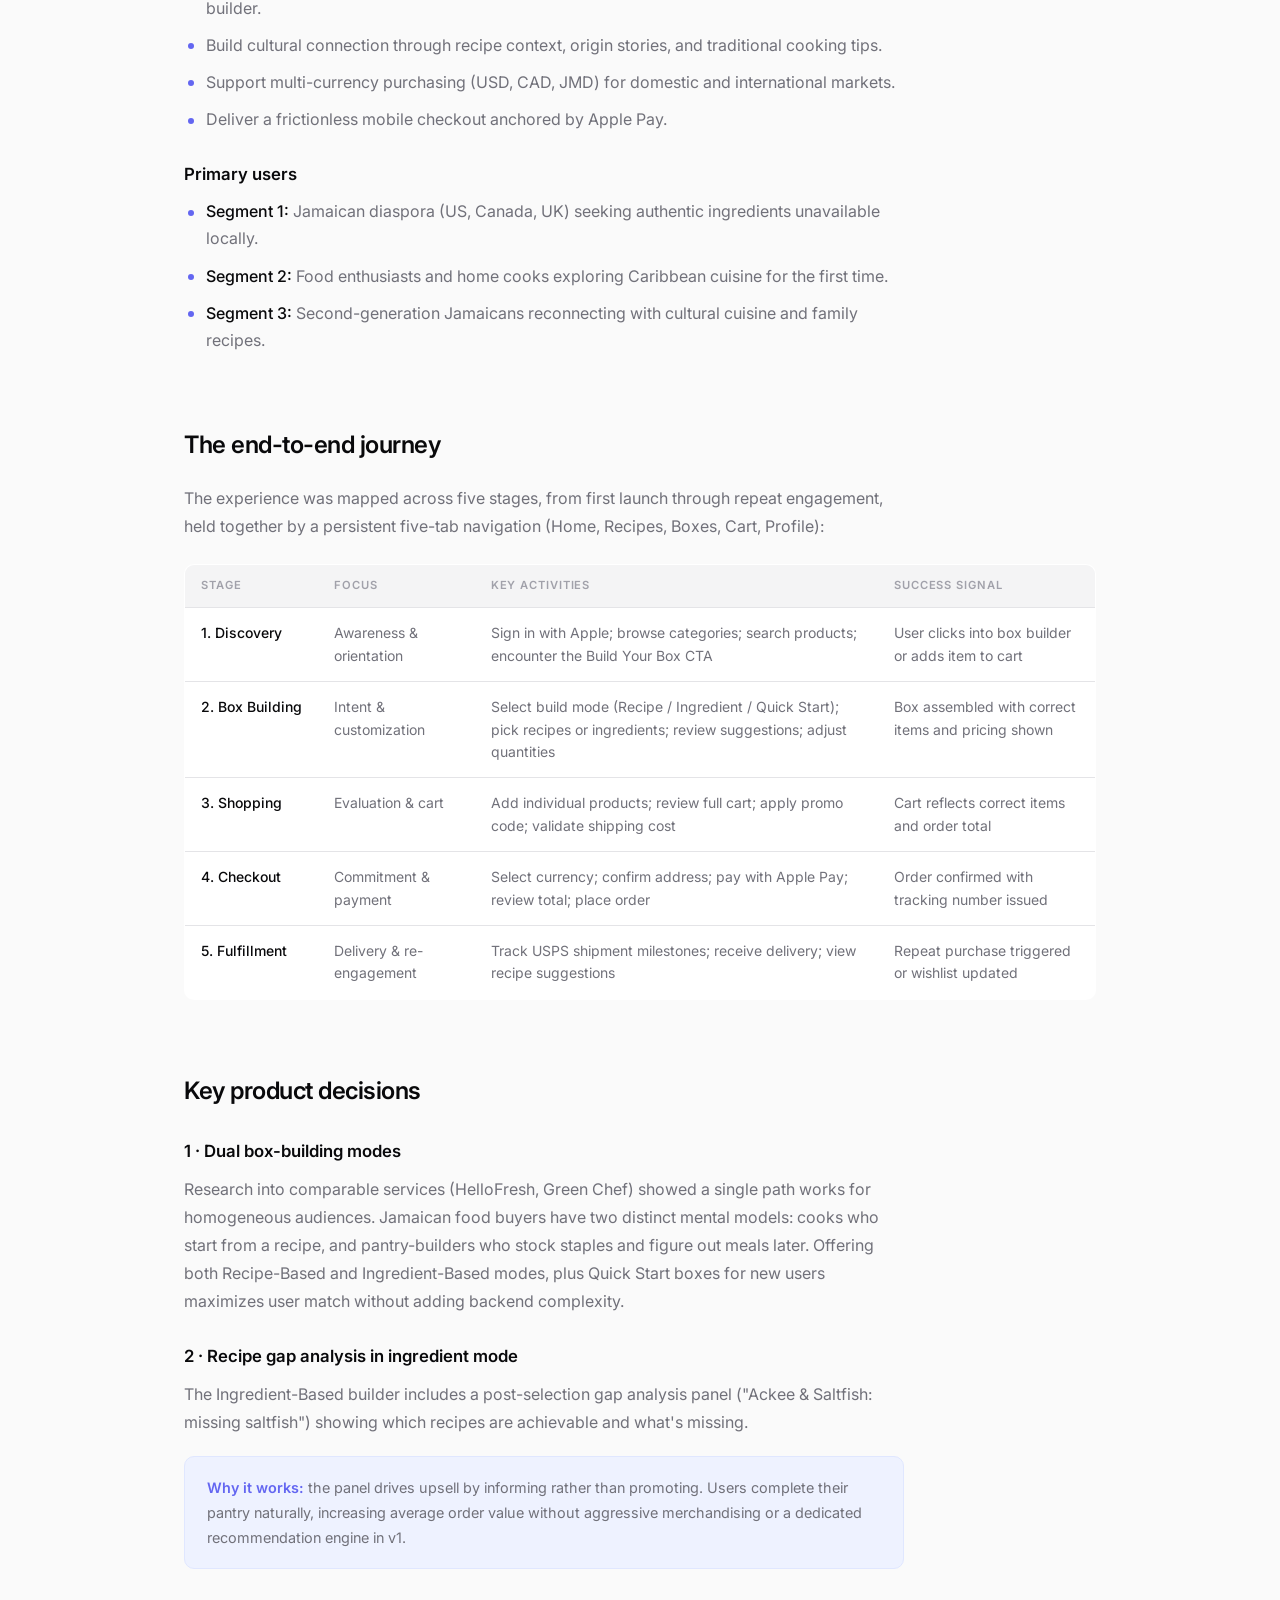
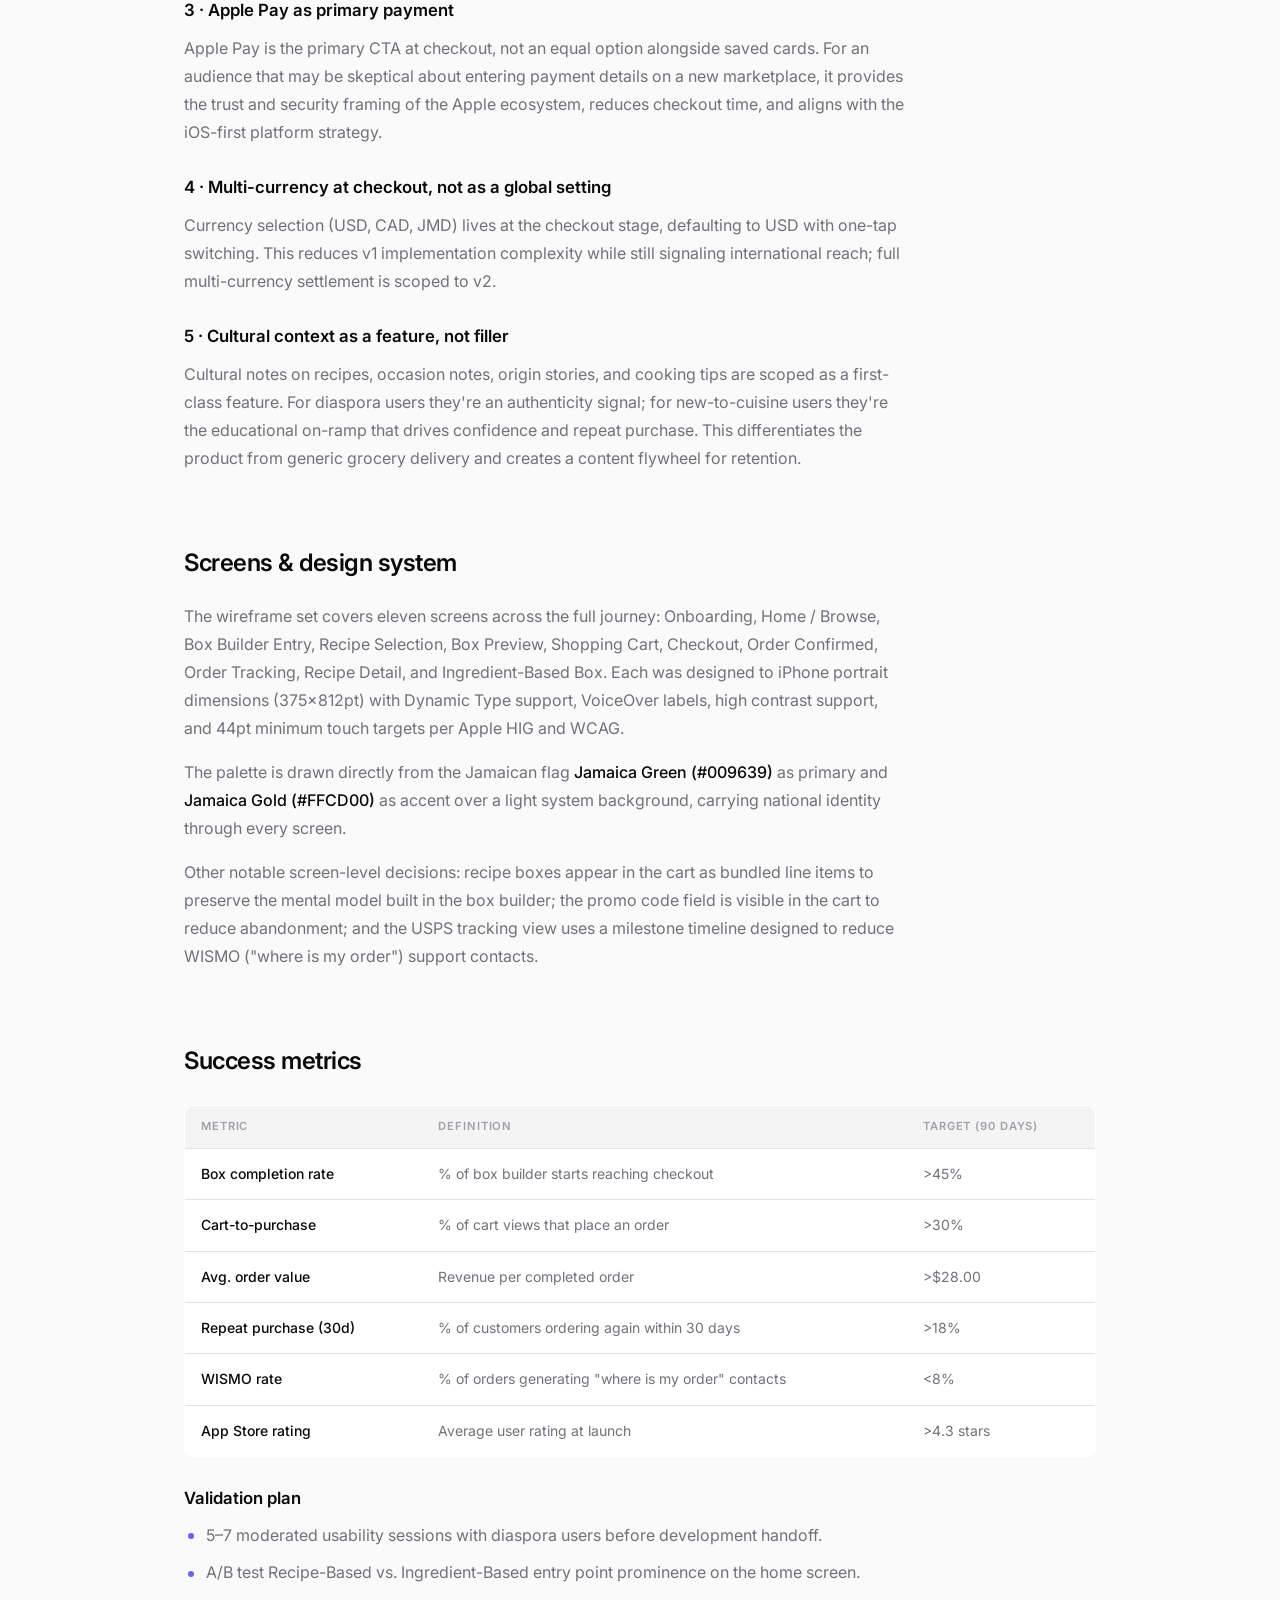
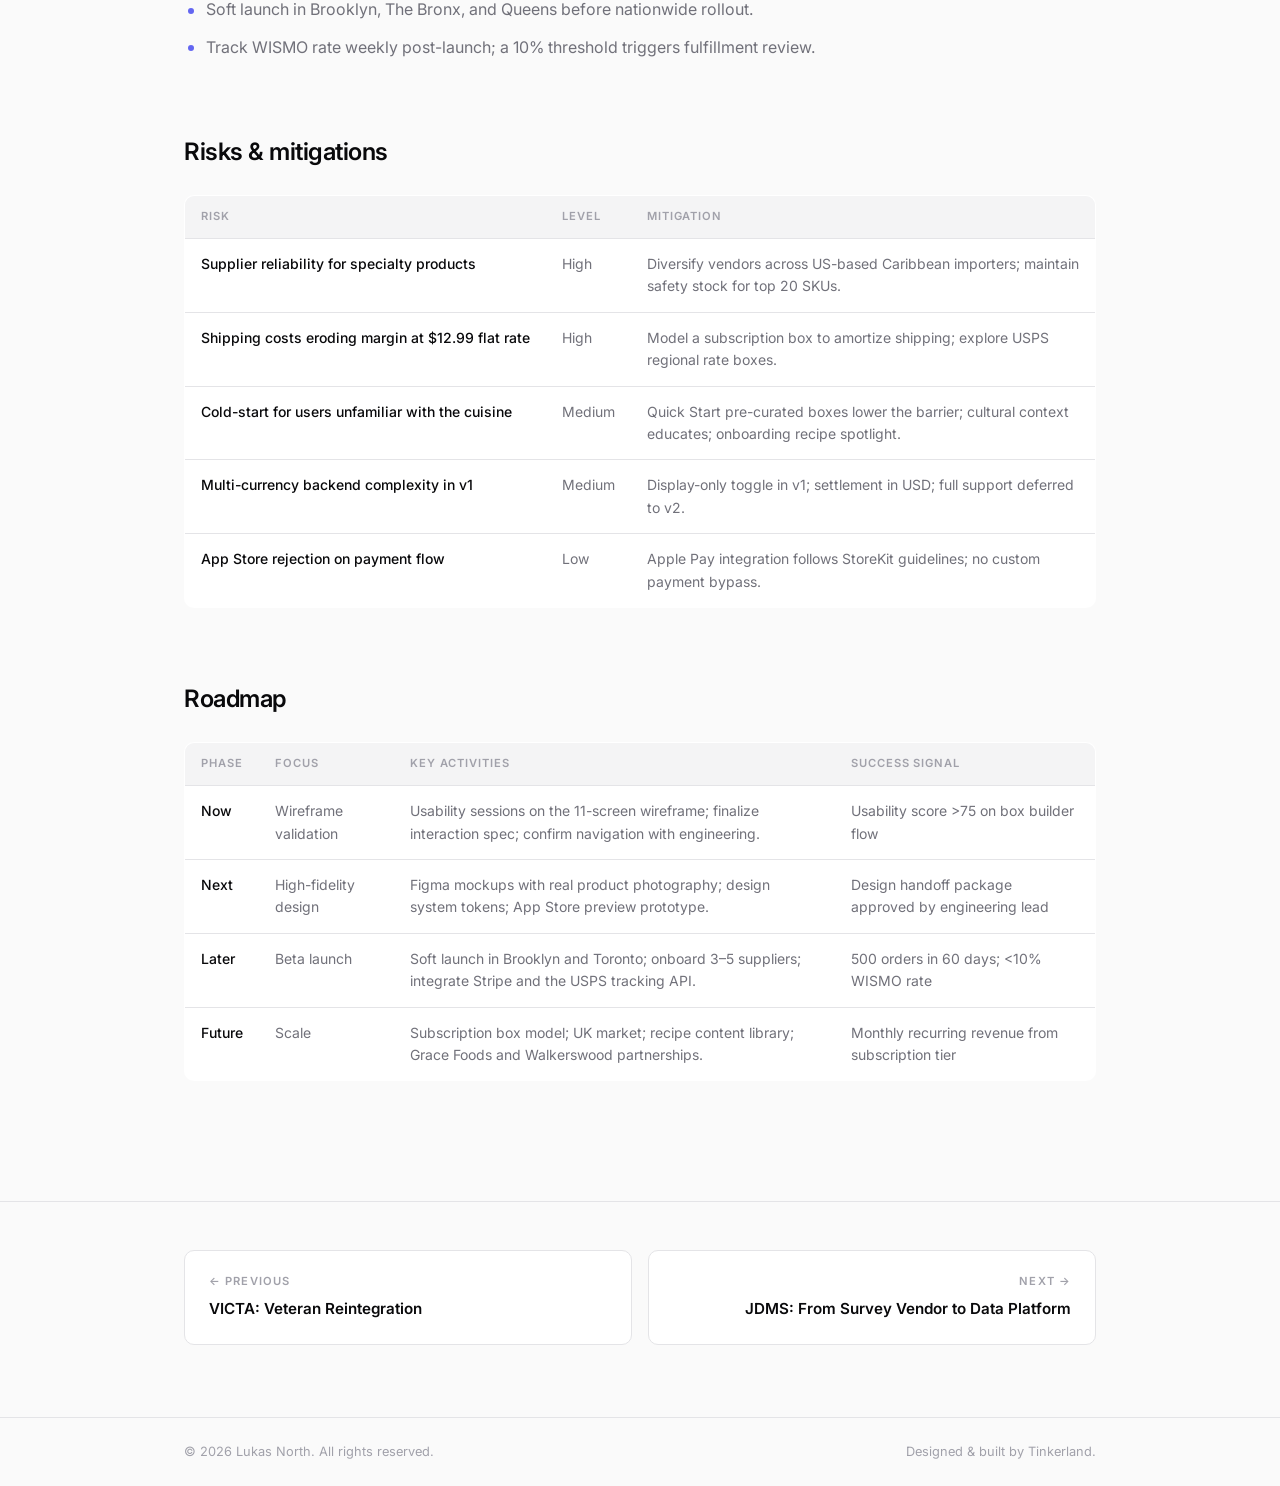
==== commit b16ed3cf: "updates - mockups - images" ====
--- a/case-studies/jamaicanfood.html
+++ b/case-studies/jamaicanfood.html
@@ -33,7 +33,7 @@
   <!-- ─── CASE HERO ─── -->
   <section class="case-hero">
     <div class="container">
-      <img src="../assests/jamaican_food_logo.jpg" alt="JamaicanFood logo" class="case-hero__logo" />
+      <img src="../assests/JamaicanFood_Logo_1.png" alt="JamaicanFood logo" class="case-hero__logo" />
       <p class="case-hero__kicker reveal">Case Study · Product Design</p>
       <h1 class="case-hero__title reveal">JamaicanFood: Authentic Food Delivery &amp; Recipe Box Builder</h1>
       <p class="case-hero__dek reveal">
@@ -45,7 +45,7 @@
         <div class="case-meta__item"><dt>Role</dt><dd>Product Manager</dd></div>
         <div class="case-meta__item"><dt>Platform</dt><dd>iOS mobile app</dd></div>
         <div class="case-meta__item"><dt>Scope</dt><dd>0-to-1 design · 11 screens</dd></div>
-        <div class="case-meta__item"><dt>Year</dt><dd>2024</dd></div>
+        <div class="case-meta__item"><dt>Current Status</dt><dd>On-Going</dd></div>
       </dl>
     </div>
   </section>
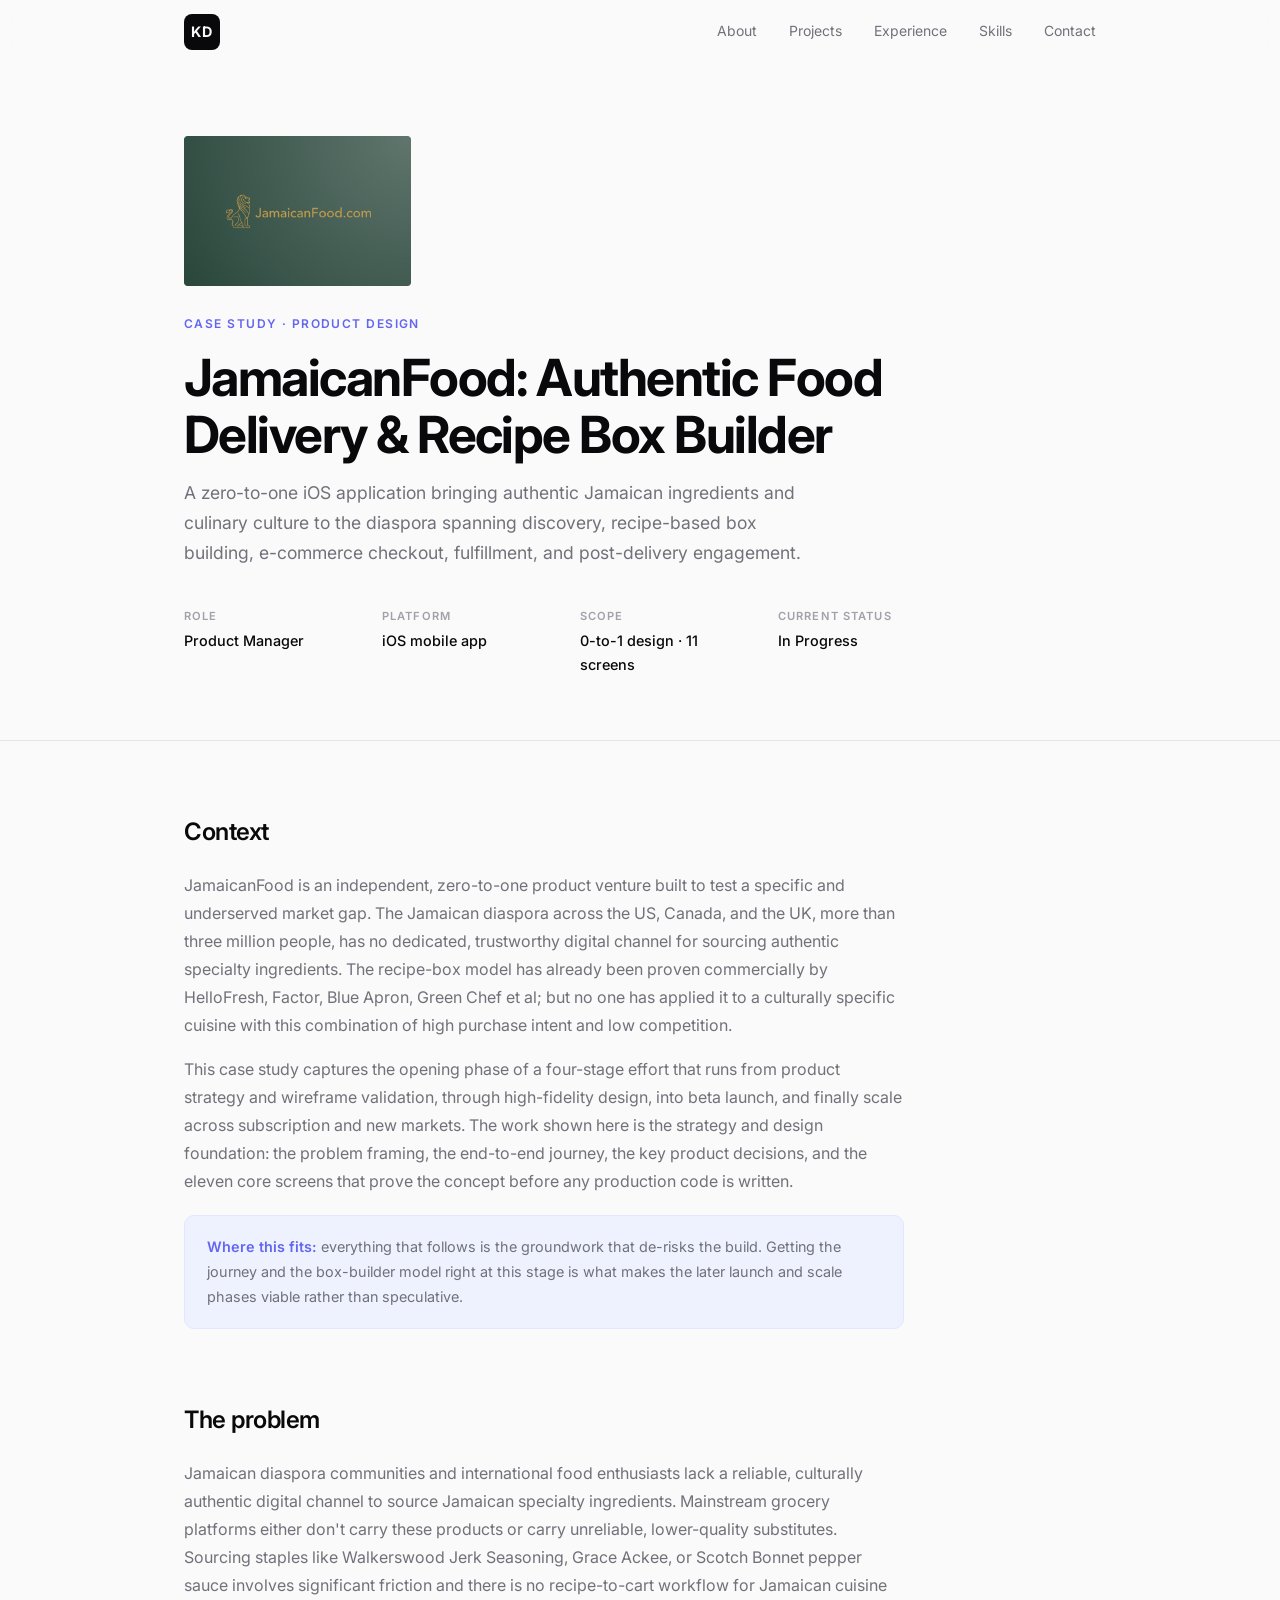
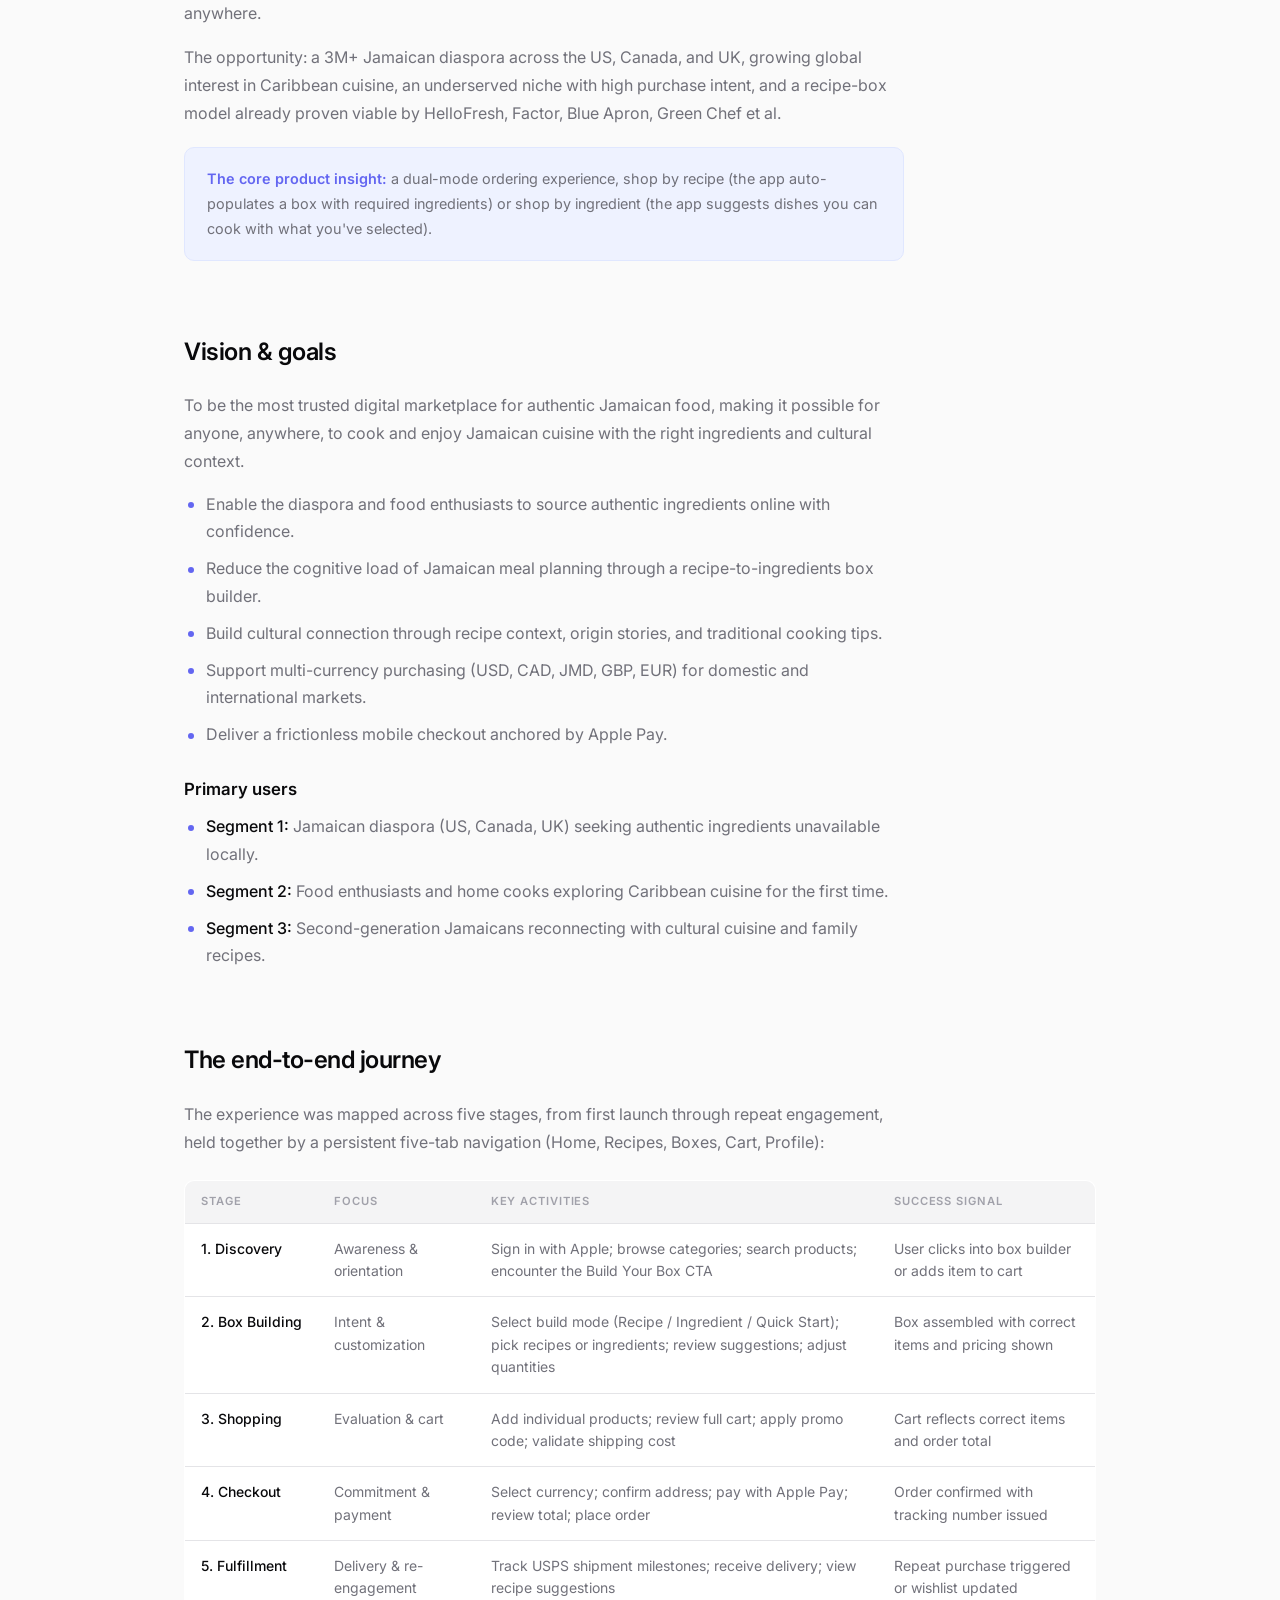
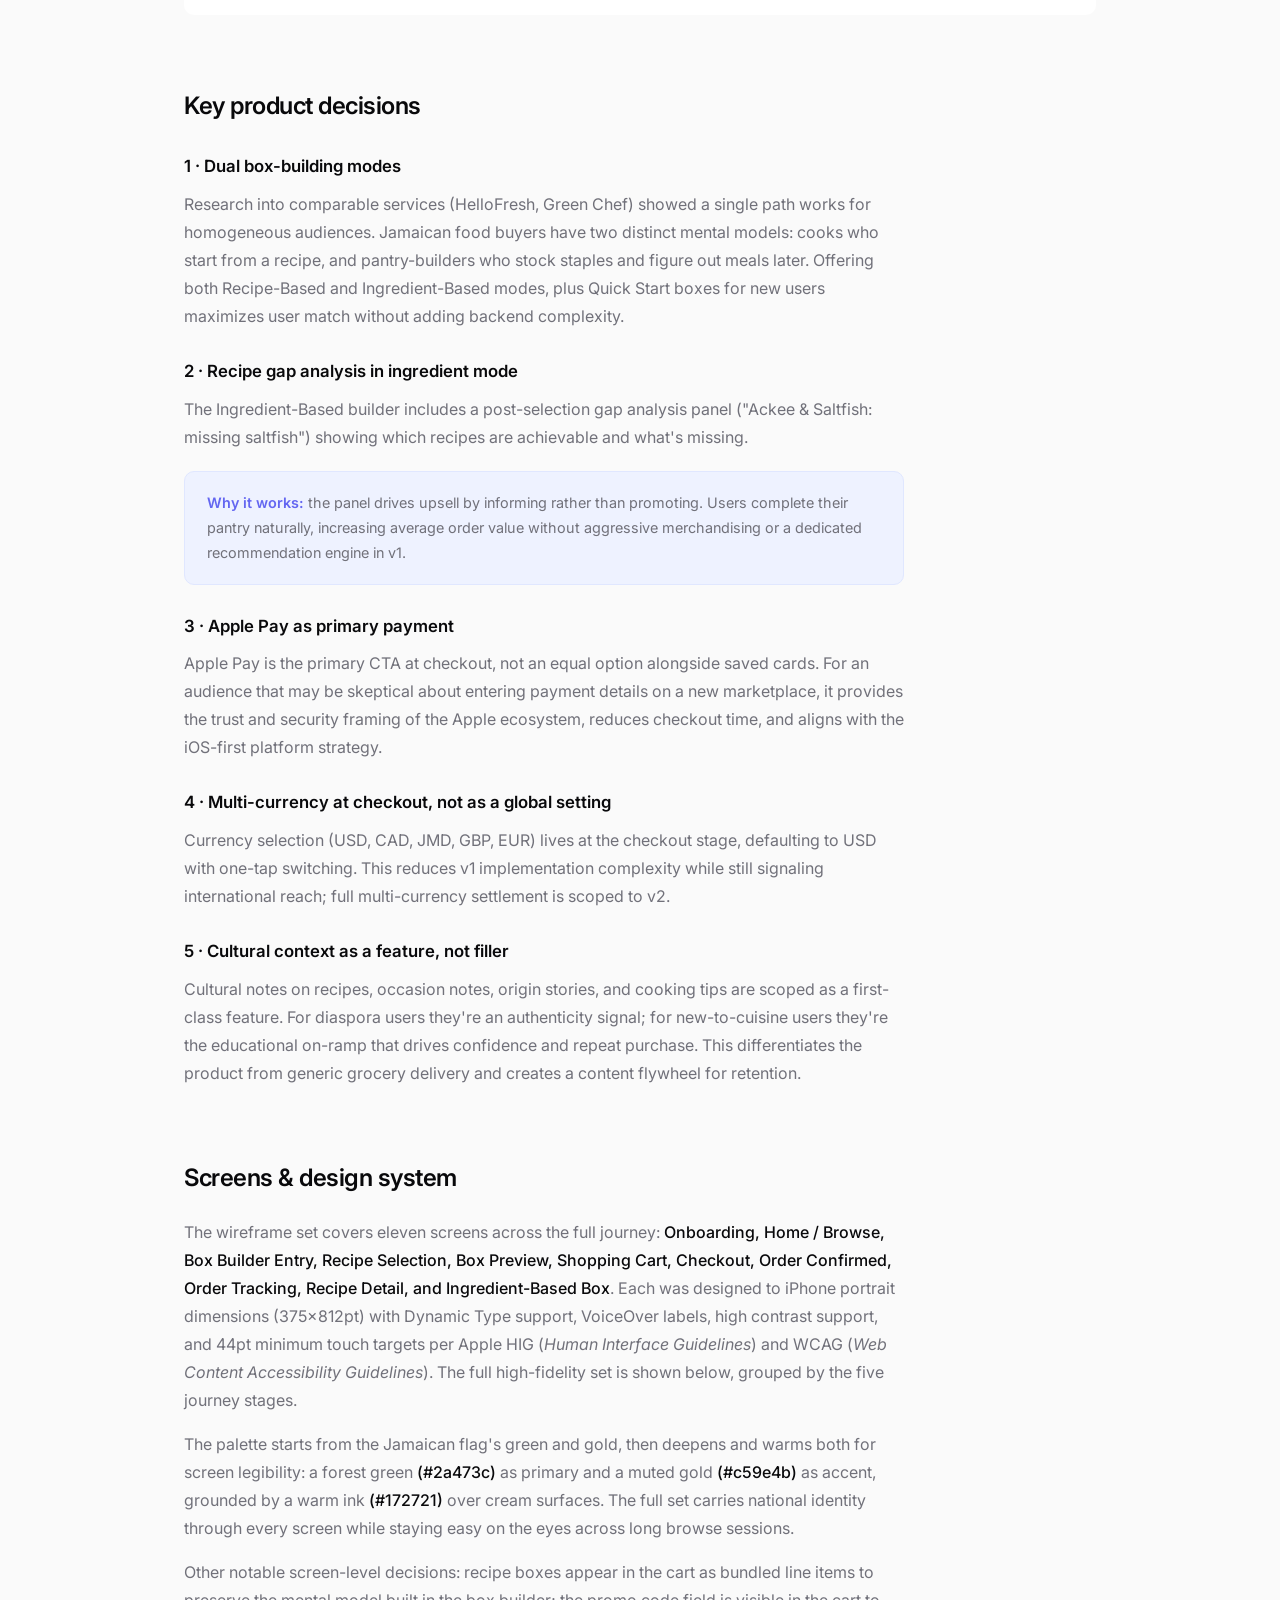
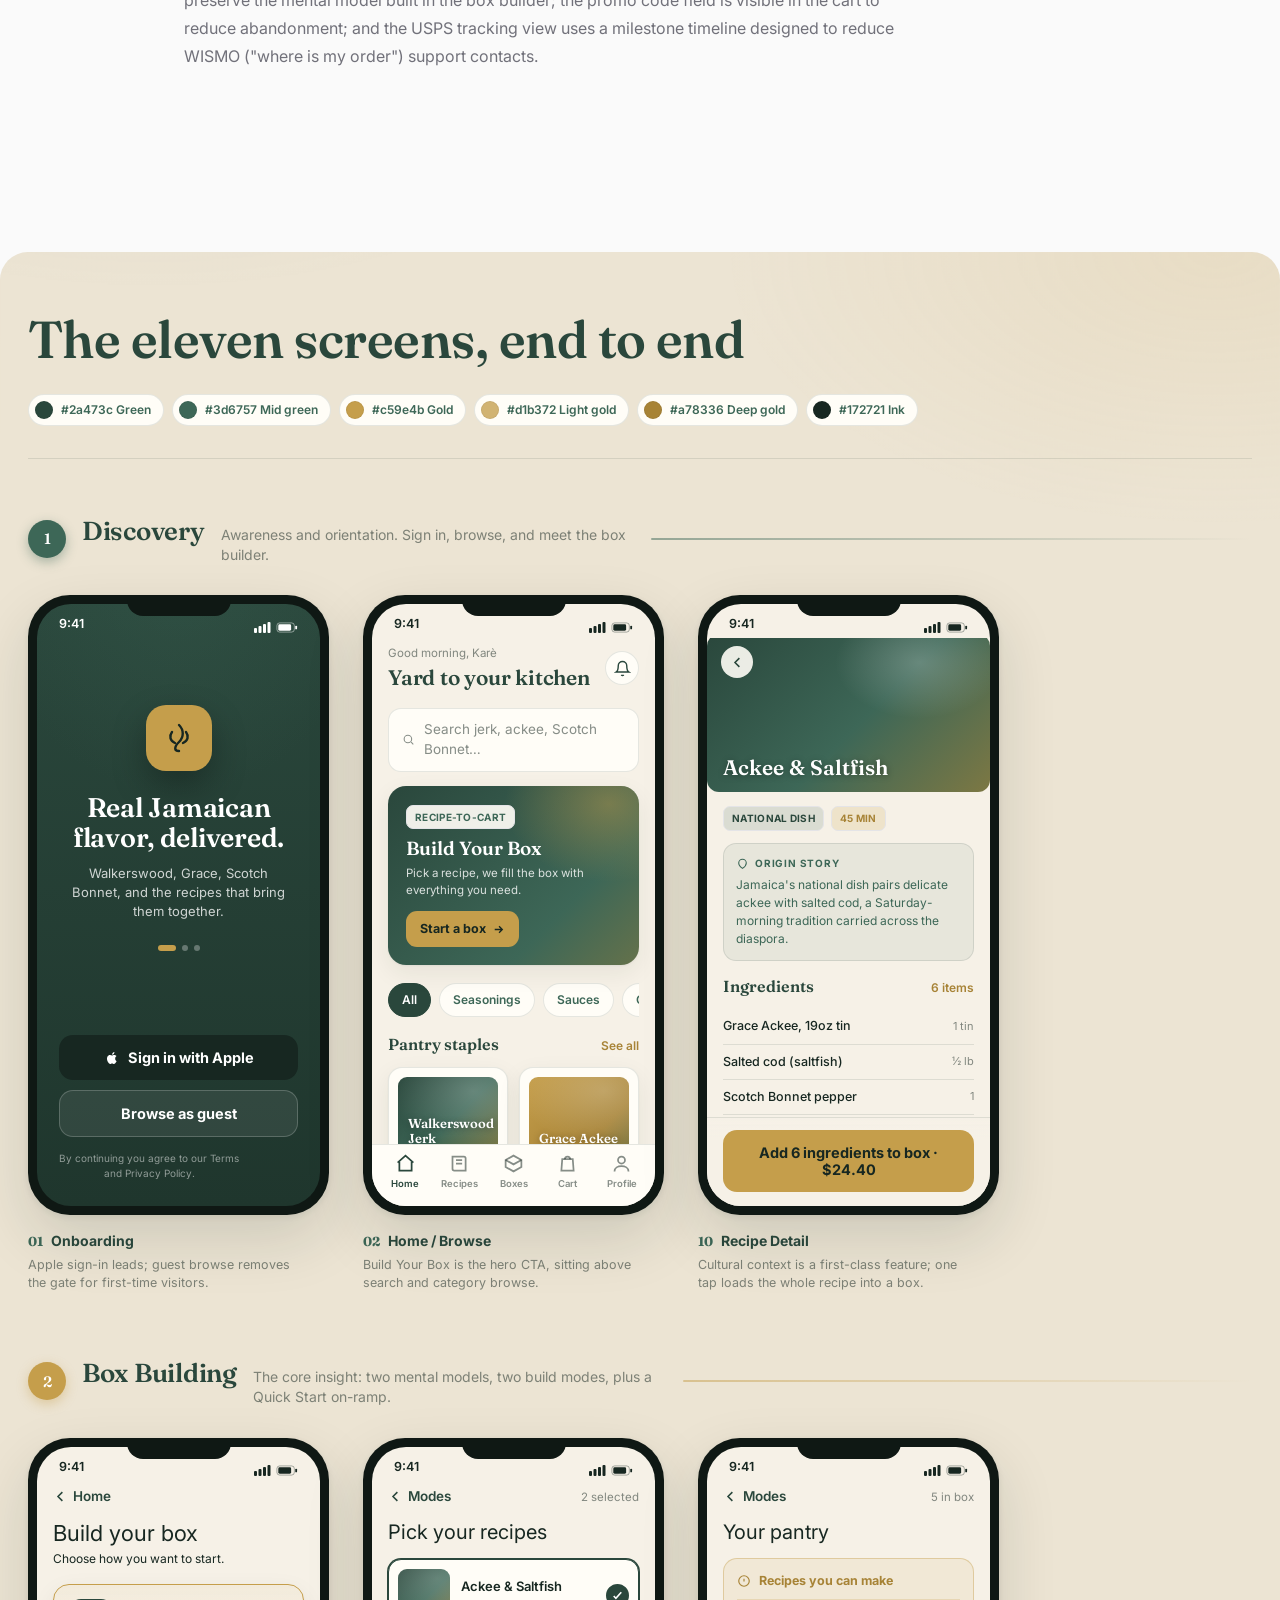
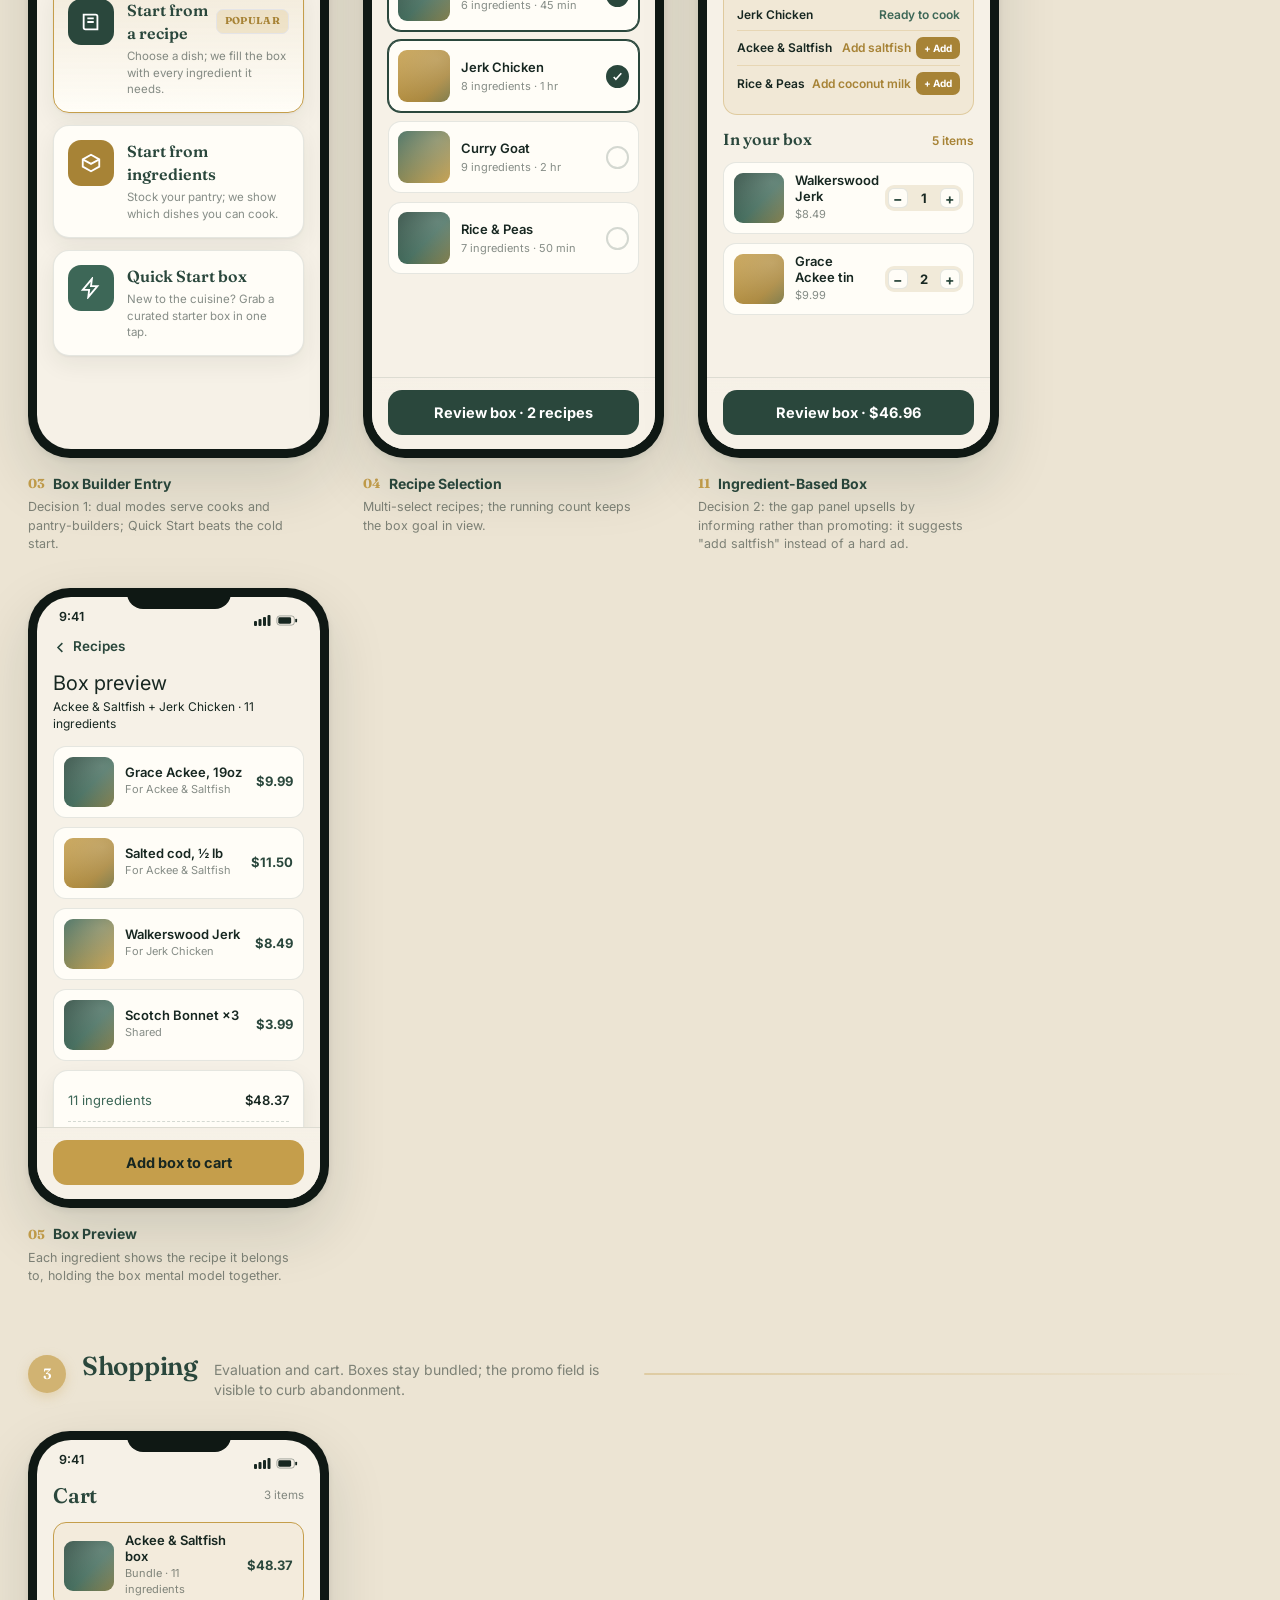
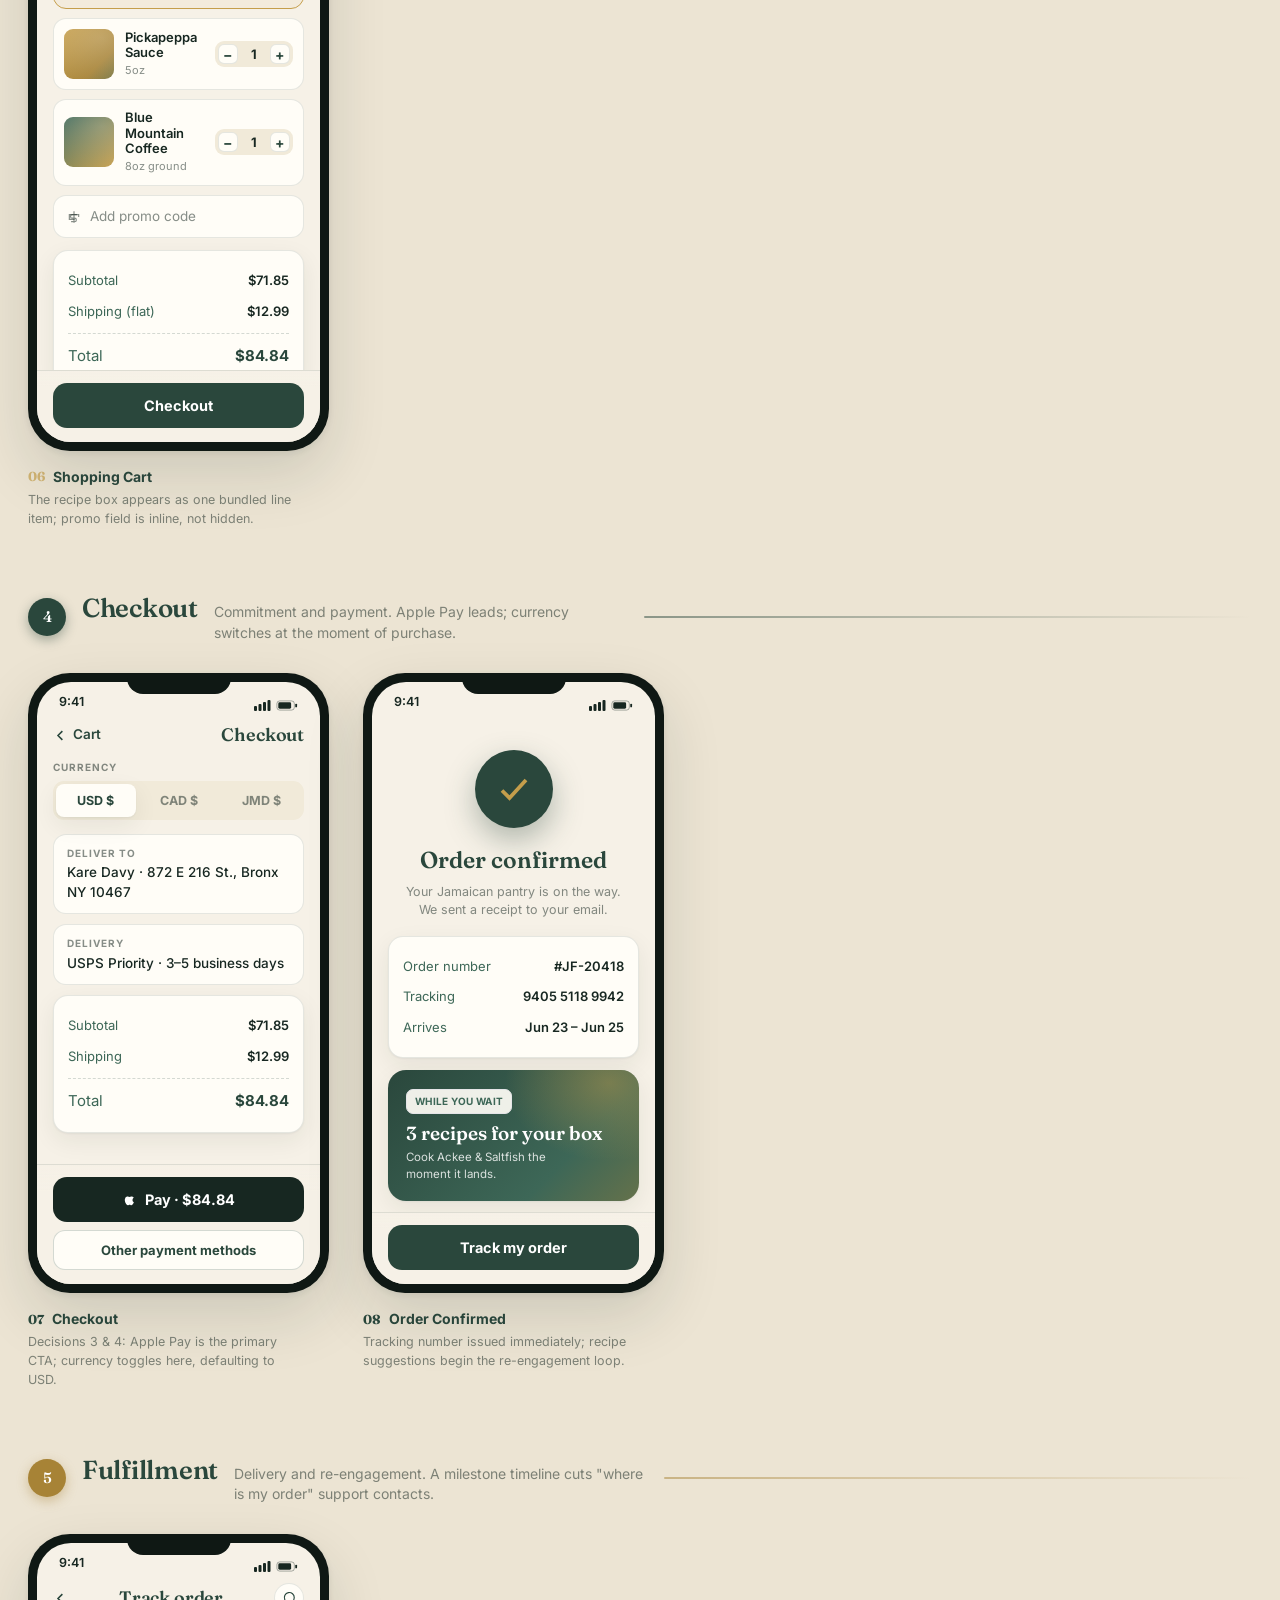
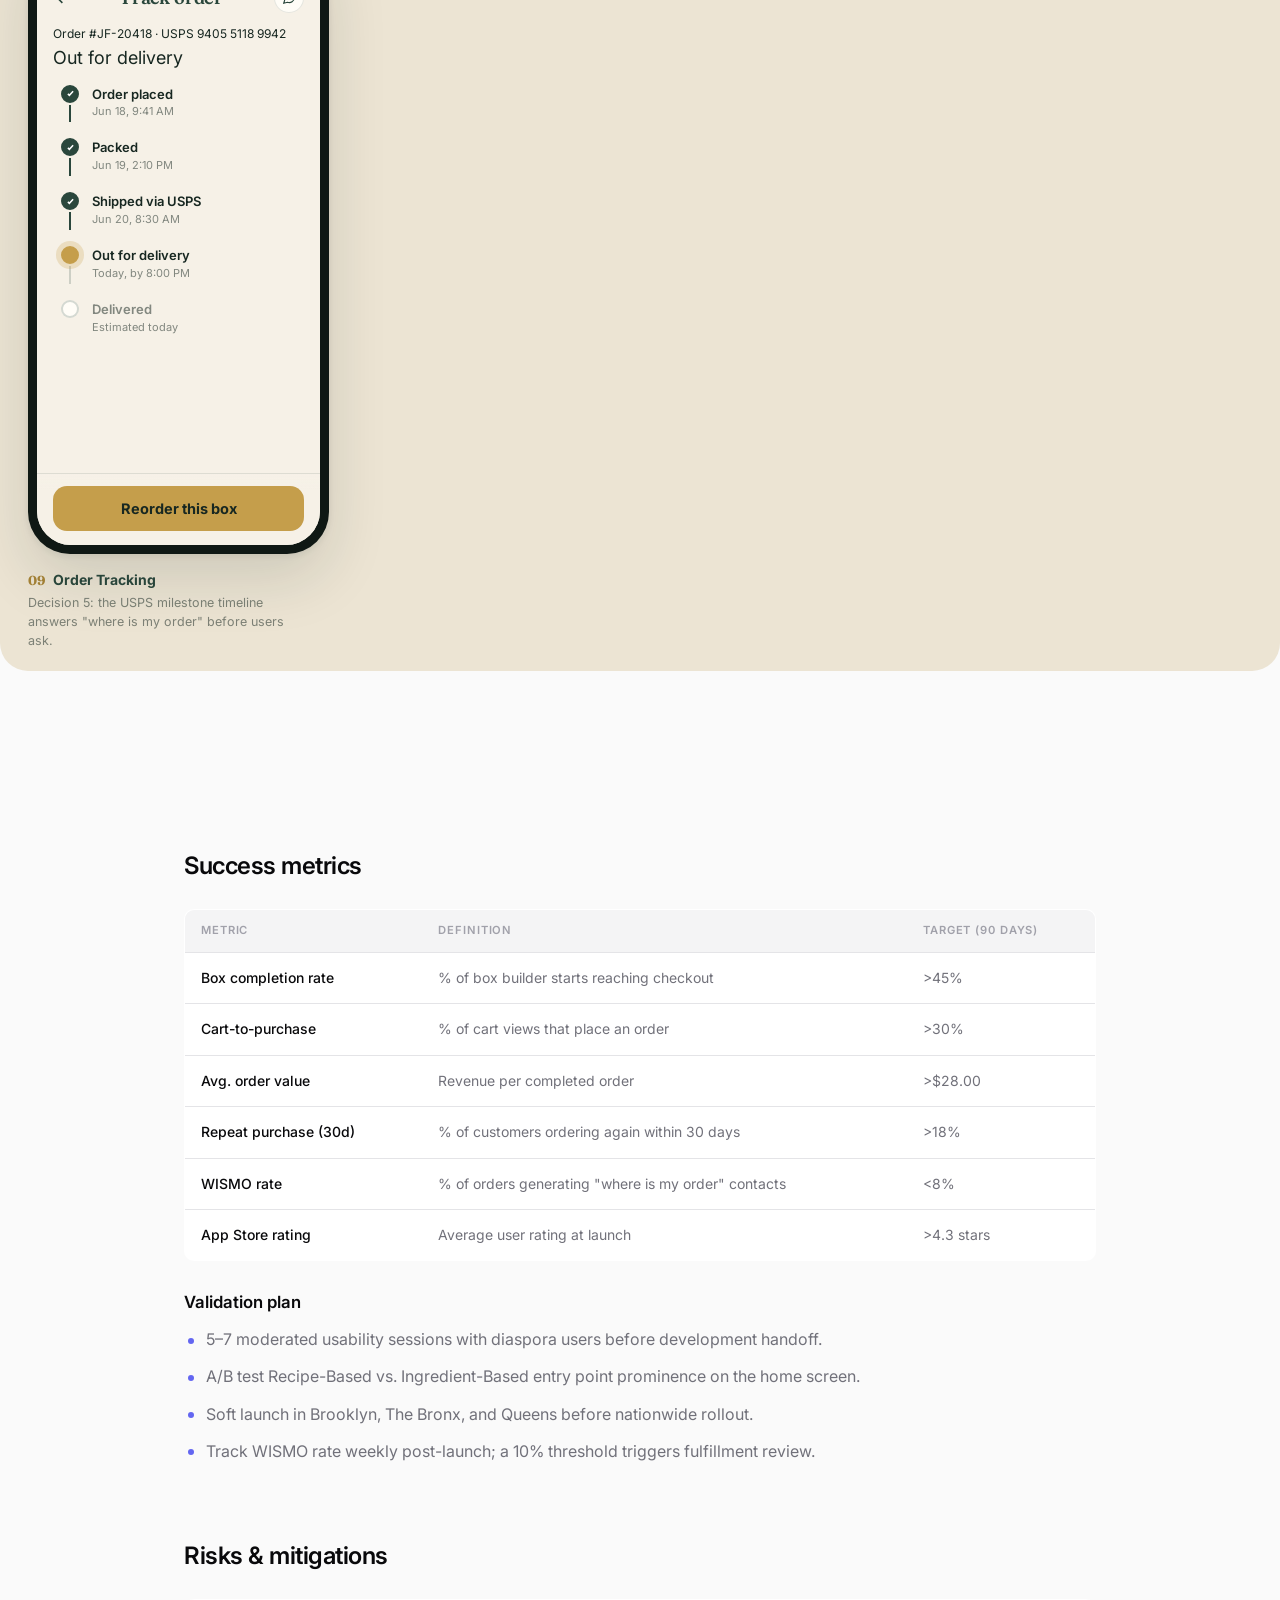
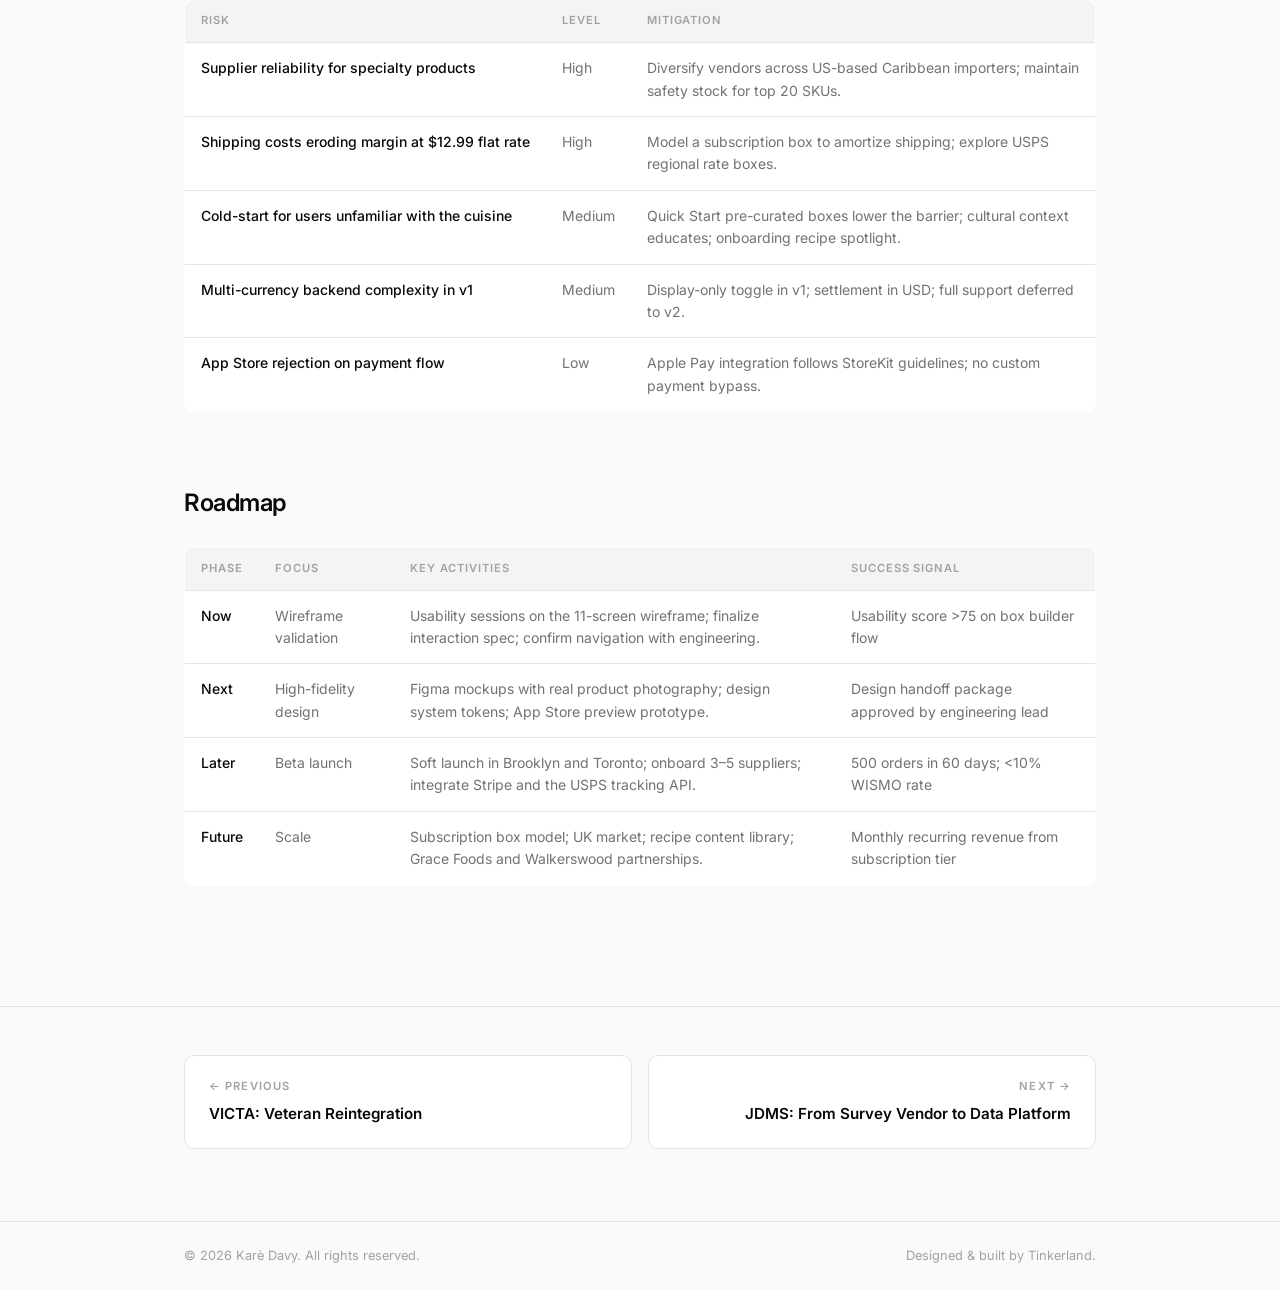
==== commit be39bcfc: "update - contexts" ====
--- a/case-studies/jamaicanfood.html
+++ b/case-studies/jamaicanfood.html
@@ -4,19 +4,258 @@
   <meta name="robots" content="noindex, nofollow">
   <meta charset="UTF-8" />
   <meta name="viewport" content="width=device-width, initial-scale=1.0" />
-  <title>JamaicanFood: Authentic Food Delivery &amp; Recipe Box Builder | Lukas North</title>
+  <title>JamaicanFood: Authentic Food Delivery &amp; Recipe Box Builder | Karè Davy</title>
   <meta name="description" content="Product design case study: a zero-to-one iOS app bringing authentic Jamaican ingredients to the diaspora through a recipe-based box builder." />
   <link rel="preconnect" href="https://fonts.googleapis.com" />
   <link rel="preconnect" href="https://fonts.gstatic.com" crossorigin />
-  <link href="https://fonts.googleapis.com/css2?family=Inter:wght@300;400;500;600;700&display=swap" rel="stylesheet" />
+  <link href="https://fonts.googleapis.com/css2?family=Fraunces:opsz,wght@9..144,400;9..144,500;9..144,600;9..144,700&family=Inter:wght@300;400;500;600;700&display=swap" rel="stylesheet" />
   <link rel="stylesheet" href="../css/style.css" />
+  <style id="jf-mockup-styles">
+.jf-mockup{--green:#2a473c;
+    --green-mid:#3d6757;
+    --gold:#c59e4b;
+    --gold-light:#d1b372;
+    --gold-deep:#a78336;
+    --ink:#172721;
+
+    
+    --cream:#f6f1e7;
+    --surface:#fffdf7;
+    --surface-2:#f1ead9;
+    --ink-soft:#3d6757;
+    --ink-mute:rgba(23,39,33,.52);
+    --line:rgba(42,71,60,.12);
+    --line-strong:rgba(42,71,60,.20);
+    --shadow:0 1px 2px rgba(23,39,33,.05),0 8px 24px rgba(23,39,33,.07);
+    --shadow-lift:0 2px 6px rgba(23,39,33,.08),0 24px 60px rgba(23,39,33,.14);
+
+    --r-lg:22px; --r-md:16px; --r-sm:11px;}
+.jf-mockup, .jf-mockup *{box-sizing:border-box;margin:0;padding:0}
+.jf-mockup{-webkit-text-size-adjust:100%}
+.jf-mockup{font-family:'Inter',system-ui,sans-serif;
+    background:
+      radial-gradient(900px 500px at 12% -5%, rgba(61,103,87,.10), transparent 60%),
+      radial-gradient(900px 500px at 95% 0%, rgba(197,158,75,.10), transparent 55%),
+      #ece4d3;
+    color:var(--ink);
+    -webkit-font-smoothing:antialiased;
+    line-height:1.45;
+    padding:0 0 90px;}
+.jf-mockup .wrap{max-width:1320px;margin:0 auto;padding:0 28px}
+.jf-mockup .board-head{padding:64px 0 40px;border-bottom:1px solid var(--line)}
+.jf-mockup .board-head .kick{font-size:12px;letter-spacing:.18em;text-transform:uppercase;
+    color:var(--gold-deep);font-weight:600;}
+.jf-mockup .board-head h1{font-family:'Fraunces',serif;font-weight:600;font-size:clamp(34px,5vw,52px);
+    line-height:1.04;letter-spacing:-.01em;color:var(--green);margin:10px 0 14px;}
+.jf-mockup .board-head p{max-width:60ch;color:var(--ink-soft);font-size:16px}
+.jf-mockup .meta-row{display:flex;flex-wrap:wrap;gap:30px;margin-top:26px}
+.jf-mockup .meta-row .m{display:flex;flex-direction:column;gap:3px}
+.jf-mockup .meta-row .m dt{font-size:11px;letter-spacing:.12em;text-transform:uppercase;color:var(--ink-mute)}
+.jf-mockup .meta-row .m dd{font-size:15px;font-weight:600;color:var(--green)}
+.jf-mockup .swatches{display:flex;gap:8px;margin-top:28px;flex-wrap:wrap}
+.jf-mockup .sw{display:flex;align-items:center;gap:8px;background:var(--surface);border:1px solid var(--line);
+      border-radius:999px;padding:6px 12px 6px 6px;font-size:12px;font-weight:600;color:var(--ink-soft)}
+.jf-mockup .sw i{width:18px;height:18px;border-radius:50%;display:block;box-shadow:inset 0 0 0 1px rgba(0,0,0,.06)}
+.jf-mockup .stage{padding:54px 0 8px}
+.jf-mockup .stage-head{display:flex;align-items:baseline;gap:16px;margin-bottom:30px;flex-wrap:wrap}
+.jf-mockup .stage-num{font-family:'Fraunces',serif;font-weight:600;font-size:15px;color:#fff;
+    background:var(--st);width:38px;height:38px;border-radius:50%;display:grid;place-items:center;flex:none;
+    align-self:center;box-shadow:0 4px 12px color-mix(in srgb,var(--st) 40%,transparent)}
+.jf-mockup .stage-head h2{font-family:'Fraunces',serif;font-weight:600;font-size:26px;color:var(--green);letter-spacing:-.01em}
+.jf-mockup .stage-head .desc{color:var(--ink-mute);font-size:14px;max-width:46ch}
+.jf-mockup .stage-head .bar{flex:1;min-width:40px;height:2px;background:linear-gradient(90deg,var(--st),transparent);
+    border-radius:2px;align-self:center;opacity:.5}
+.jf-mockup .phones{display:flex;flex-wrap:wrap;gap:34px}
+.jf-mockup figure.pc{margin:0;width:301px}
+.jf-mockup .phone{width:301px;height:620px;border-radius:42px;background:#0f1814;
+    padding:9px;box-shadow:var(--shadow-lift);position:relative;
+    transition:transform .5s cubic-bezier(.16,1,.3,1),box-shadow .5s cubic-bezier(.16,1,.3,1);}
+.jf-mockup figure.pc:hover .phone{transform:translateY(-8px);box-shadow:0 4px 10px rgba(23,39,33,.10),0 40px 80px rgba(23,39,33,.20)}
+.jf-mockup .screen{width:100%;height:100%;border-radius:34px;overflow:hidden;background:var(--cream);
+    position:relative;display:flex;flex-direction:column;}
+.jf-mockup .notch{position:absolute;top:0;left:50%;transform:translateX(-50%);width:104px;height:21px;
+    background:#0f1814;border-radius:0 0 16px 16px;z-index:40}
+.jf-mockup figcaption{margin-top:16px}
+.jf-mockup figcaption .cn{display:flex;align-items:center;gap:8px;font-weight:700;font-size:14px;color:var(--green)}
+.jf-mockup figcaption .cn b{color:var(--st);font-family:'Fraunces',serif;font-size:13px}
+.jf-mockup figcaption .note{font-size:12.5px;color:var(--ink-mute);margin-top:4px;line-height:1.5;max-width:34ch}
+.jf-mockup .statusbar{height:34px;display:flex;align-items:flex-end;justify-content:space-between;
+    padding:0 22px 5px;font-size:12.5px;font-weight:600;flex:none;position:relative;z-index:30}
+.jf-mockup .statusbar .ico{display:flex;align-items:center;gap:5px}
+.jf-mockup .statusbar svg{display:block}
+.jf-mockup .scr-body{flex:1;overflow:hidden;position:relative;display:flex;flex-direction:column}
+.jf-mockup .scroll{flex:1;overflow:hidden;padding:4px 16px 14px}
+.jf-mockup .appbar{display:flex;align-items:center;justify-content:space-between;padding:6px 16px 12px;flex:none}
+.jf-mockup .appbar .title{font-family:'Fraunces',serif;font-weight:600;font-size:21px;color:var(--green);letter-spacing:-.01em}
+.jf-mockup .appbar .sub{font-size:11.5px;color:var(--ink-mute);margin-top:1px}
+.jf-mockup .circbtn{width:34px;height:34px;border-radius:50%;background:var(--surface);border:1px solid var(--line);
+    display:grid;place-items:center;color:var(--green)}
+.jf-mockup .backbtn{display:flex;align-items:center;gap:5px;font-weight:600;font-size:13.5px;color:var(--green)}
+.jf-mockup .tabbar{flex:none;height:62px;display:flex;background:var(--surface);border-top:1px solid var(--line);
+    padding:8px 6px 0}
+.jf-mockup .tab{flex:1;display:flex;flex-direction:column;align-items:center;gap:3px;color:var(--ink-mute);font-size:9.5px;font-weight:600}
+.jf-mockup .tab.on{color:var(--green)}
+.jf-mockup .tab svg{width:21px;height:21px}
+.jf-mockup .search{display:flex;align-items:center;gap:9px;background:var(--surface);border:1px solid var(--line);
+    border-radius:13px;padding:11px 13px;color:var(--ink-mute);font-size:13.5px;margin-bottom:14px}
+.jf-mockup .chips{display:flex;gap:8px;overflow:hidden;margin-bottom:16px}
+.jf-mockup .chip{font-size:12px;font-weight:600;padding:7px 13px;border-radius:999px;white-space:nowrap;
+    background:var(--surface);border:1px solid var(--line);color:var(--ink-soft)}
+.jf-mockup .chip.on{background:var(--green);color:#fff;border-color:var(--green)}
+.jf-mockup .btn{display:flex;align-items:center;justify-content:center;gap:8px;width:100%;border:none;
+    border-radius:14px;padding:14px;font-family:inherit;font-weight:700;font-size:14.5px;cursor:default}
+.jf-mockup .btn-gold{background:var(--gold);color:var(--ink)}
+.jf-mockup .btn-green{background:var(--green);color:#fff}
+.jf-mockup .btn-ghost{background:var(--surface);border:1px solid var(--line-strong);color:var(--green)}
+.jf-mockup .btn-apple{background:var(--ink);color:#fff}
+.jf-mockup .btn-sm{padding:11px;font-size:13px;border-radius:12px}
+.jf-mockup .tag{display:inline-flex;align-items:center;gap:4px;font-size:10px;font-weight:700;letter-spacing:.03em;
+    text-transform:uppercase;padding:4px 8px;border-radius:7px}
+.jf-mockup .tag-gold{background:rgba(197,158,75,.18);color:var(--gold-deep)}
+.jf-mockup .tag-green{background:rgba(61,103,87,.15);color:var(--green)}
+.jf-mockup .tile{position:relative;border-radius:12px;overflow:hidden;background:
+      linear-gradient(135deg,var(--green) 0%,var(--green-mid) 55%,var(--gold-deep) 130%)}
+.jf-mockup .tile.gold{background:linear-gradient(135deg,var(--gold) 0%,var(--gold-deep) 70%,var(--green-mid) 140%)}
+.jf-mockup .tile.warm{background:linear-gradient(140deg,var(--green-mid),var(--gold))}
+.jf-mockup .tile::after{content:"";position:absolute;inset:0;
+    background:radial-gradient(120px 80px at 75% 18%,rgba(255,255,255,.22),transparent 70%)}
+.jf-mockup .tile .leaf{position:absolute;right:8px;bottom:7px;opacity:.5;z-index:1}
+.jf-mockup .tile .lbl{position:absolute;left:10px;bottom:9px;right:10px;z-index:2;color:#fff;
+    font-family:'Fraunces',serif;font-weight:600;font-size:13px;line-height:1.15;
+    text-shadow:0 1px 6px rgba(0,0,0,.35)}
+.jf-mockup .h-row{display:flex;align-items:baseline;justify-content:space-between;margin:6px 0 11px}
+.jf-mockup .h-row h3{font-family:'Fraunces',serif;font-weight:600;font-size:16px;color:var(--green)}
+.jf-mockup .h-row a{font-size:12px;font-weight:600;color:var(--gold-deep)}
+.jf-mockup .prod{background:var(--surface);border:1px solid var(--line);border-radius:14px;padding:9px;box-shadow:var(--shadow)}
+.jf-mockup .prod .ph{height:78px;border-radius:9px;margin-bottom:8px}
+.jf-mockup .prod .nm{font-size:12px;font-weight:600;line-height:1.25;color:var(--ink)}
+.jf-mockup .prod .pr{font-size:13px;font-weight:700;color:var(--green);margin-top:4px}
+.jf-mockup .grid2{display:grid;grid-template-columns:1fr 1fr;gap:11px}
+.jf-mockup .line{display:flex;gap:11px;align-items:center;background:var(--surface);border:1px solid var(--line);
+    border-radius:13px;padding:10px;margin-bottom:9px}
+.jf-mockup .line .th{width:50px;height:50px;border-radius:9px;flex:none}
+.jf-mockup .line .info{flex:1;min-width:0}
+.jf-mockup .line .info .t{font-size:13px;font-weight:600;color:var(--ink);line-height:1.2}
+.jf-mockup .line .info .s{font-size:11px;color:var(--ink-mute);margin-top:2px}
+.jf-mockup .line .pr{font-size:13px;font-weight:700;color:var(--green)}
+.jf-mockup .qty{display:flex;align-items:center;gap:9px;background:var(--surface-2);border-radius:9px;padding:3px}
+.jf-mockup .qty span{font-size:13px;font-weight:700;min-width:14px;text-align:center}
+.jf-mockup .qty b{width:20px;height:20px;border-radius:6px;background:var(--surface);display:grid;place-items:center;
+    font-size:14px;color:var(--green);border:1px solid var(--line)}
+.jf-mockup .panel{background:var(--surface);border:1px solid var(--line);border-radius:15px;padding:14px;box-shadow:var(--shadow)}
+.jf-mockup .row-kv{display:flex;justify-content:space-between;font-size:13px;padding:6px 0;color:var(--ink-soft)}
+.jf-mockup .row-kv b{color:var(--ink);font-weight:600}
+.jf-mockup .row-kv.total{border-top:1px dashed var(--line-strong);margin-top:6px;padding-top:11px;font-size:15px}
+.jf-mockup .row-kv.total b{color:var(--green);font-weight:700}
+.jf-mockup .docked{flex:none;padding:12px 16px 14px;background:linear-gradient(transparent,var(--cream) 22%);border-top:1px solid var(--line)}
+.jf-mockup .mode{display:flex;gap:13px;align-items:flex-start;background:var(--surface);border:1px solid var(--line);
+    border-radius:16px;padding:14px;margin-bottom:12px;box-shadow:var(--shadow)}
+.jf-mockup .mode .mi{width:46px;height:46px;border-radius:13px;flex:none;display:grid;place-items:center;color:#fff}
+.jf-mockup .mode h4{font-family:'Fraunces',serif;font-size:16px;font-weight:600;color:var(--green);margin-bottom:3px;
+    display:flex;align-items:center;gap:7px}
+.jf-mockup .mode p{font-size:11.5px;color:var(--ink-mute);line-height:1.45}
+.jf-mockup .mode.featured{border-color:var(--gold);background:linear-gradient(180deg,rgba(197,158,75,.08),var(--surface))}
+.jf-mockup .sel{display:flex;gap:11px;align-items:center;background:var(--surface);border:1px solid var(--line);
+    border-radius:13px;padding:9px;margin-bottom:9px}
+.jf-mockup .sel.on{border-color:var(--green);box-shadow:0 0 0 1px var(--green)}
+.jf-mockup .sel .th{width:52px;height:52px;border-radius:9px;flex:none}
+.jf-mockup .sel .info{flex:1}
+.jf-mockup .sel .info .t{font-size:13px;font-weight:600;color:var(--ink)}
+.jf-mockup .sel .info .s{font-size:11px;color:var(--ink-mute);margin-top:2px}
+.jf-mockup .check{width:23px;height:23px;border-radius:50%;border:2px solid var(--line-strong);flex:none;display:grid;place-items:center}
+.jf-mockup .check.on{background:var(--green);border-color:var(--green)}
+.jf-mockup .gap{background:rgba(197,158,75,.10);border:1px solid rgba(197,158,75,.4);border-radius:14px;padding:13px;margin-bottom:13px}
+.jf-mockup .gap .gh{display:flex;align-items:center;gap:8px;font-size:12.5px;font-weight:700;color:var(--gold-deep);margin-bottom:9px}
+.jf-mockup .gap .gi{display:flex;align-items:center;justify-content:space-between;font-size:12px;padding:6px 0;border-top:1px solid rgba(197,158,75,.25)}
+.jf-mockup .gap .gi:first-of-type{border-top:none}
+.jf-mockup .gap .gi .nm{color:var(--ink);font-weight:600}
+.jf-mockup .gap .gi .miss{color:var(--gold-deep);font-weight:600;display:flex;align-items:center;gap:5px}
+.jf-mockup .gap .gi .ok{color:var(--green-mid);font-weight:600}
+.jf-mockup .addmini{font-size:10px;font-weight:700;color:#fff;background:var(--gold-deep);border-radius:7px;padding:4px 8px}
+.jf-mockup .seg{display:flex;background:var(--surface-2);border-radius:11px;padding:3px;gap:3px}
+.jf-mockup .seg button{flex:1;border:none;background:transparent;padding:9px;border-radius:8px;font-family:inherit;
+    font-weight:700;font-size:12.5px;color:var(--ink-mute);cursor:default}
+.jf-mockup .seg button.on{background:var(--surface);color:var(--green);box-shadow:var(--shadow)}
+.jf-mockup .field{background:var(--surface);border:1px solid var(--line);border-radius:13px;padding:11px 13px;margin-bottom:10px}
+.jf-mockup .field .fl{font-size:10px;letter-spacing:.1em;text-transform:uppercase;color:var(--ink-mute);font-weight:700}
+.jf-mockup .field .fv{font-size:13.5px;font-weight:500;color:var(--ink);margin-top:3px}
+.jf-mockup .confirm-hero{text-align:center;padding:30px 0 16px}
+.jf-mockup .seal{width:78px;height:78px;border-radius:50%;background:var(--green);display:grid;place-items:center;margin:0 auto 16px;
+    box-shadow:0 12px 30px rgba(42,71,60,.35)}
+.jf-mockup .confirm-hero h3{font-family:'Fraunces',serif;font-weight:600;font-size:23px;color:var(--green)}
+.jf-mockup .confirm-hero p{font-size:12.5px;color:var(--ink-mute);margin-top:6px;padding:0 18px}
+.jf-mockup .track{position:relative;padding-left:8px;margin:6px 0 4px}
+.jf-mockup .tstep{display:flex;gap:13px;position:relative;padding-bottom:18px}
+.jf-mockup .tstep:last-child{padding-bottom:0}
+.jf-mockup .tstep .dotcol{display:flex;flex-direction:column;align-items:center;flex:none}
+.jf-mockup .tstep .dot{width:18px;height:18px;border-radius:50%;background:var(--surface);border:2px solid var(--line-strong);
+    display:grid;place-items:center;z-index:2}
+.jf-mockup .tstep .ln{flex:1;width:2px;background:var(--line-strong);margin:2px 0 -2px}
+.jf-mockup .tstep:last-child .ln{display:none}
+.jf-mockup .tstep.done .dot{background:var(--green);border-color:var(--green)}
+.jf-mockup .tstep.done .ln{background:var(--green)}
+.jf-mockup .tstep.now .dot{background:var(--gold);border-color:var(--gold);box-shadow:0 0 0 5px rgba(197,158,75,.25)}
+.jf-mockup .tstep .tx .t{font-size:13px;font-weight:600;color:var(--ink)}
+.jf-mockup .tstep .tx .s{font-size:11px;color:var(--ink-mute);margin-top:1px}
+.jf-mockup .tstep.future .tx .t{color:var(--ink-mute)}
+.jf-mockup .onb{flex:1;display:flex;flex-direction:column;background:
+      radial-gradient(120% 70% at 50% -10%, rgba(61,103,87,.30), transparent 60%),
+      linear-gradient(180deg,var(--green) 0%,#1f362d 100%);
+    color:#fff;padding:0}
+.jf-mockup .onb .top{flex:1;display:flex;flex-direction:column;align-items:center;justify-content:center;text-align:center;padding:30px 26px}
+.jf-mockup .onb .mark{width:66px;height:66px;border-radius:20px;background:var(--gold);display:grid;place-items:center;
+    margin-bottom:22px;box-shadow:0 14px 34px rgba(0,0,0,.3)}
+.jf-mockup .onb h2{font-family:'Fraunces',serif;font-weight:600;font-size:27px;line-height:1.1;letter-spacing:-.01em}
+.jf-mockup .onb p{font-size:13px;color:rgba(255,255,255,.78);margin-top:12px;max-width:30ch}
+.jf-mockup .onb .dots{display:flex;gap:6px;margin-top:24px}
+.jf-mockup .onb .dots i{width:6px;height:6px;border-radius:50%;background:rgba(255,255,255,.3)}
+.jf-mockup .onb .dots i.on{width:18px;border-radius:3px;background:var(--gold)}
+.jf-mockup .onb .bottom{padding:18px 22px 26px;display:flex;flex-direction:column;gap:10px}
+.jf-mockup .onb .terms{text-align:center;font-size:10px;color:rgba(255,255,255,.5);margin-top:4px}
+.jf-mockup .recipe-hero{height:158px;margin:-4px -16px 14px;position:relative}
+.jf-mockup .recipe-hero .lbl{left:16px;right:16px;bottom:13px;font-size:21px}
+.jf-mockup .recipe-hero .floatback{position:absolute;top:12px;left:14px;z-index:5;width:32px;height:32px;border-radius:50%;
+    background:rgba(255,253,247,.9);display:grid;place-items:center;color:var(--green)}
+.jf-mockup .culture{background:rgba(61,103,87,.08);border:1px solid var(--line);border-radius:13px;padding:12px;margin-bottom:14px}
+.jf-mockup .culture .ch{font-size:10px;font-weight:700;letter-spacing:.08em;text-transform:uppercase;color:var(--green-mid);
+    display:flex;align-items:center;gap:6px;margin-bottom:6px}
+.jf-mockup .culture p{font-size:12px;color:var(--ink-soft);line-height:1.5}
+.jf-mockup .ing-li{display:flex;align-items:center;justify-content:space-between;font-size:12.5px;padding:8px 0;border-bottom:1px solid var(--line)}
+.jf-mockup .ing-li:last-child{border-bottom:none}
+.jf-mockup .ing-li .nm{color:var(--ink);font-weight:500}
+.jf-mockup .ing-li .am{color:var(--ink-mute);font-size:11px}
+.jf-mockup .hero-card{position:relative;border-radius:18px;overflow:hidden;padding:18px;margin-bottom:18px;
+    background:linear-gradient(135deg,var(--green) 0%,var(--green-mid) 70%,var(--gold-deep) 150%);color:#fff;box-shadow:var(--shadow)}
+.jf-mockup .hero-card::after{content:"";position:absolute;inset:0;background:radial-gradient(160px 120px at 88% 10%,rgba(197,158,75,.45),transparent 65%)}
+.jf-mockup .hero-card .tag{position:relative;z-index:1;background:rgba(255,253,247,.92);color:var(--green-mid)}
+.jf-mockup .hero-card h3{position:relative;z-index:1;font-family:'Fraunces',serif;font-weight:600;font-size:19px;line-height:1.15;margin:9px 0 5px;max-width:18ch}
+.jf-mockup .hero-card p{position:relative;z-index:1;font-size:11.5px;color:rgba(255,255,255,.82);max-width:26ch}
+.jf-mockup .hero-card .cta{position:relative;z-index:1;display:inline-flex;align-items:center;gap:6px;margin-top:13px;
+    background:var(--gold);color:var(--ink);font-weight:700;font-size:12.5px;padding:9px 14px;border-radius:11px}
+.jf-mockup .board-foot{margin-top:64px;padding-top:26px;border-top:1px solid var(--line);
+    display:flex;justify-content:space-between;flex-wrap:wrap;gap:12px;font-size:12.5px;color:var(--ink-mute)}
+@media (max-width:680px){
+  .jf-mockup .wrap{padding:0 18px}
+  .jf-mockup .phones{justify-content:center}
+}
+@media (prefers-reduced-motion:reduce){
+  .jf-mockup, .jf-mockup *{transition:none!important}
+}
+
+/* ---- integration overrides (band chrome + isolation from portfolio CSS) ---- */
+.jf-mockup{padding:44px 0 12px;margin:14px 0 8px;border-radius:28px;overflow:hidden;position:relative}
+.jf-mockup .board-head{padding:6px 0 32px}
+.jf-mockup a{color:inherit;text-decoration:none}
+.jf-mockup img{max-width:none}
+
+  </style>
 </head>
 <body>
 
   <!-- ─── NAV ─── -->
   <header class="nav" id="nav">
     <div class="container nav__inner">
-      <a href="../index.html" class="nav__logo">LN</a>
+      <a href="../index.html" class="nav__logo">KD</a>
       <nav class="nav__links" id="navLinks">
         <a href="../index.html#about">About</a>
         <a href="../index.html#projects">Projects</a>
@@ -45,7 +284,7 @@
         <div class="case-meta__item"><dt>Role</dt><dd>Product Manager</dd></div>
         <div class="case-meta__item"><dt>Platform</dt><dd>iOS mobile app</dd></div>
         <div class="case-meta__item"><dt>Scope</dt><dd>0-to-1 design · 11 screens</dd></div>
-        <div class="case-meta__item"><dt>Current Status</dt><dd>On-Going</dd></div>
+        <div class="case-meta__item"><dt>Current Status</dt><dd>In Progress</dd></div>
       </dl>
     </div>
   </section>
@@ -53,6 +292,31 @@
   <!-- ─── BODY ─── -->
   <div class="case-body">
     <div class="container">
+
+      <section class="case-section reveal">
+        <h2>Context</h2>
+        <p>
+          JamaicanFood is an independent, zero-to-one product venture built to test a specific and
+          underserved market gap. The Jamaican diaspora across the US, Canada, and the UK, more
+          than three million people, has no dedicated, trustworthy digital channel for sourcing
+          authentic specialty ingredients. The recipe-box model has already been proven
+          commercially by HelloFresh, Factor, Blue Apron, Green Chef et al; but no one has applied it to a culturally
+          specific cuisine with this combination of high purchase intent and low competition.
+        </p>
+        <p>
+          This case study captures the opening phase of a four-stage effort that runs from product
+          strategy and wireframe validation, through high-fidelity design, into beta launch, and
+          finally scale across subscription and new markets. The work shown here is the strategy
+          and design foundation: the problem framing, the end-to-end journey, the key product
+          decisions, and the eleven core screens that prove the concept before any production code
+          is written.
+        </p>
+        <div class="case-callout">
+          <p><strong>Where this fits:</strong> everything that follows is the groundwork that
+          de-risks the build. Getting the journey and the box-builder model right at this stage is
+          what makes the later launch and scale phases viable rather than speculative.</p>
+        </div>
+      </section>
 
       <section class="case-section reveal">
         <h2>The problem</h2>
@@ -67,7 +331,7 @@
         <p>
           The opportunity: a 3M+ Jamaican diaspora across the US, Canada, and UK, growing global
           interest in Caribbean cuisine, an underserved niche with high purchase intent, and a
-          recipe-box model already proven viable by HelloFresh and Green Chef.
+          recipe-box model already proven viable by HelloFresh, Factor, Blue Apron, Green Chef et al.
         </p>
         <div class="case-callout">
           <p><strong>The core product insight:</strong> a dual-mode ordering experience, shop by
@@ -87,7 +351,7 @@
           <li>Enable the diaspora and food enthusiasts to source authentic ingredients online with confidence.</li>
           <li>Reduce the cognitive load of Jamaican meal planning through a recipe-to-ingredients box builder.</li>
           <li>Build cultural connection through recipe context, origin stories, and traditional cooking tips.</li>
-          <li>Support multi-currency purchasing (USD, CAD, JMD) for domestic and international markets.</li>
+          <li>Support multi-currency purchasing (USD, CAD, JMD, GBP, EUR) for domestic and international markets.</li>
           <li>Deliver a frictionless mobile checkout anchored by Apple Pay.</li>
         </ul>
         <h3>Primary users</h3>
@@ -152,7 +416,7 @@
 
         <h3>4 · Multi-currency at checkout, not as a global setting</h3>
         <p>
-          Currency selection (USD, CAD, JMD) lives at the checkout stage, defaulting to USD with
+          Currency selection (USD, CAD, JMD, GBP, EUR) lives at the checkout stage, defaulting to USD with
           one-tap switching. This reduces v1 implementation complexity while still signaling
           international reach; full multi-currency settlement is scoped to v2.
         </p>
@@ -170,16 +434,19 @@
       <section class="case-section reveal">
         <h2>Screens &amp; design system</h2>
         <p>
-          The wireframe set covers eleven screens across the full journey: Onboarding, Home /
+          The wireframe set covers eleven screens across the full journey: <strong>Onboarding, Home /
           Browse, Box Builder Entry, Recipe Selection, Box Preview, Shopping Cart, Checkout, Order
-          Confirmed, Order Tracking, Recipe Detail, and Ingredient-Based Box. Each was designed to
+          Confirmed, Order Tracking, Recipe Detail, and Ingredient-Based Box</strong>. Each was designed to
           iPhone portrait dimensions (375×812pt) with Dynamic Type support, VoiceOver labels, high
-          contrast support, and 44pt minimum touch targets per Apple HIG and WCAG.
-        </p>
-        <p>
-          The palette is drawn directly from the Jamaican flag <strong>Jamaica Green
-          (#009639)</strong> as primary and <strong>Jamaica Gold (#FFCD00)</strong> as accent 
-          over a light system background, carrying national identity through every screen.
+          contrast support, and 44pt minimum touch targets per Apple HIG (<em>Human Interface Guidelines</em>) and WCAG (<em>Web Content Accessibility Guidelines</em>). The full high-fidelity set is
+          shown below, grouped by the five journey stages.
+        </p>
+        <p>
+          The palette starts from the Jamaican flag's green and gold, then deepens and warms
+          both for screen legibility: a forest green <strong>(#2a473c)</strong> as primary and a
+          muted gold <strong>(#c59e4b)</strong> as accent, grounded by a warm ink
+          <strong>(#172721)</strong> over cream surfaces. The full set carries national identity
+          through every screen while staying easy on the eyes across long browse sessions.
         </p>
         <p>
           Other notable screen-level decisions: recipe boxes appear in the cart as bundled line
@@ -188,6 +455,484 @@
           timeline designed to reduce WISMO ("where is my order") support contacts.
         </p>
       </section>
+
+    </div>
+  </div>
+
+  <!-- ─── SCREENS BAND ─── -->
+  <div class="case-body case-body--mockup">
+
+    <!-- ─── HIGH-FIDELITY MOCKUP ─── -->
+    <div class="jf-mockup">
+
+<div class="wrap">
+
+  <!-- ════════ HEADER ════════ -->
+  <header class="board-head">
+    <!-- <p class="kick">High-fidelity mockup</p> -->
+    <h1>The eleven screens, end to end</h1>
+    <!-- <p>Eleven screens across five journey stages, anchored by a recipe-to-cart box builder.</p> -->
+
+    <div class="swatches">
+      <span class="sw"><i style="background:#2a473c"></i>#2a473c Green</span>
+      <span class="sw"><i style="background:#3d6757"></i>#3d6757 Mid green</span>
+      <span class="sw"><i style="background:#c59e4b"></i>#c59e4b Gold</span>
+      <span class="sw"><i style="background:#d1b372"></i>#d1b372 Light gold</span>
+      <span class="sw"><i style="background:#a78336"></i>#a78336 Deep gold</span>
+      <span class="sw"><i style="background:#172721"></i>#172721 Ink</span>
+    </div>
+  </header>
+
+  <!-- ════════ STAGE 1 / DISCOVERY ════════ -->
+  <section class="stage" style="--st:#3d6757">
+    <div class="stage-head">
+      <span class="stage-num">1</span>
+      <h2>Discovery</h2>
+      <span class="desc">Awareness and orientation. Sign in, browse, and meet the box builder.</span>
+      <span class="bar"></span>
+    </div>
+    <div class="phones">
+
+      <!-- 01 Onboarding -->
+      <figure class="pc">
+        <div class="phone"><div class="notch"></div><div class="screen">
+          <div class="onb">
+            <div class="statusbar" style="color:#fff">
+              <span>9:41</span>
+              <span class="ico">
+                <svg width="17" height="11" viewBox="0 0 17 11"><rect x="0" y="6" width="3" height="5" rx="1" fill="#fff"/><rect x="4.5" y="4" width="3" height="7" rx="1" fill="#fff"/><rect x="9" y="2" width="3" height="9" rx="1" fill="#fff"/><rect x="13.5" y="0" width="3" height="11" rx="1" fill="#fff"/></svg>
+                <svg width="22" height="11" viewBox="0 0 24 12"><rect x="1" y="1" width="19" height="10" rx="3" fill="none" stroke="#fff" stroke-opacity=".5"/><rect x="2.5" y="2.5" width="14" height="7" rx="1.5" fill="#fff"/><rect x="21" y="4" width="2" height="4" rx="1" fill="#fff"/></svg>
+              </span>
+            </div>
+            <div class="top">
+              <div class="mark">
+                <svg width="34" height="34" viewBox="0 0 34 34" fill="none"><path d="M17 4c5 5 5 12 0 17s-5 9 0 9" stroke="#172721" stroke-width="2.4" stroke-linecap="round"/><path d="M10 11c-3 4-2 9 3 11M24 11c3 4 2 9-3 11" stroke="#172721" stroke-width="2.4" stroke-linecap="round"/></svg>
+                <!-- <img src="../assests/JamaicanFood_Logo_1.png" alt="JF Logo" width="84" height="84" style="display: block; margin-left: auto; margin-right: auto;"> -->
+              </div>
+              <h2>Real Jamaican flavor, delivered.</h2>
+              <p>Walkerswood, Grace, Scotch Bonnet, and the recipes that bring them together.</p>
+              <div class="dots"><i class="on"></i><i></i><i></i></div>
+            </div>
+            <div class="bottom">
+              <button class="btn btn-apple">
+                <svg width="16" height="16" viewBox="0 0 16 16" fill="#fff"><path d="M11.2 8.4c0-1.5 1.2-2.2 1.3-2.3-.7-1-1.8-1.2-2.2-1.2-.9-.1-1.8.5-2.3.5s-1.2-.5-2-.5c-1 0-2 .6-2.5 1.5-1.1 1.9-.3 4.6.8 6.1.5.7 1.1 1.5 1.9 1.5.7 0 1-.5 1.9-.5s1.1.5 1.9.5 1.3-.7 1.8-1.4c.6-.8.8-1.6.8-1.6s-1.4-.6-1.4-2.1zM9.8 3.9c.4-.5.7-1.2.6-1.9-.6 0-1.3.4-1.7.9-.4.4-.7 1.1-.6 1.8.7 0 1.3-.3 1.7-.8z"/></svg>
+                Sign in with Apple
+              </button>
+              <button class="btn btn-ghost" style="color:#fff;background:rgba(255,255,255,.08);border-color:rgba(255,255,255,.2)">Browse as guest</button>
+              <p class="terms">By continuing you agree to our Terms and Privacy Policy.</p>
+            </div>
+          </div>
+        </div></div>
+        <figcaption><div class="cn"><b>01</b> Onboarding</div>
+        <div class="note">Apple sign-in leads; guest browse removes the gate for first-time visitors.</div></figcaption>
+      </figure>
+
+      <!-- 02 Home / Browse -->
+      <figure class="pc">
+        <div class="phone"><div class="notch"></div><div class="screen">
+          <div class="statusbar"><span>9:41</span><span class="ico">
+            <svg width="17" height="11" viewBox="0 0 17 11"><rect x="0" y="6" width="3" height="5" rx="1" fill="#172721"/><rect x="4.5" y="4" width="3" height="7" rx="1" fill="#172721"/><rect x="9" y="2" width="3" height="9" rx="1" fill="#172721"/><rect x="13.5" y="0" width="3" height="11" rx="1" fill="#172721"/></svg>
+            <svg width="22" height="11" viewBox="0 0 24 12"><rect x="1" y="1" width="19" height="10" rx="3" fill="none" stroke="#172721" stroke-opacity=".4"/><rect x="2.5" y="2.5" width="14" height="7" rx="1.5" fill="#172721"/><rect x="21" y="4" width="2" height="4" rx="1" fill="#172721"/></svg>
+          </span></div>
+          <div class="scr-body">
+            <div class="appbar">
+              <div><div class="sub">Good morning, Karè</div><div class="title">Yard to your kitchen</div></div>
+              <div class="circbtn"><svg width="17" height="17" viewBox="0 0 24 24" fill="none" stroke="currentColor" stroke-width="2"><path d="M18 8a6 6 0 0 0-12 0c0 7-3 9-3 9h18s-3-2-3-9"/><path d="M13.7 21a2 2 0 0 1-3.4 0"/></svg></div>
+            </div>
+            <div class="scroll">
+              <div class="search">
+                <svg width="15" height="15" viewBox="0 0 24 24" fill="none" stroke="currentColor" stroke-width="2"><circle cx="11" cy="11" r="7"/><path d="m21 21-4-4"/></svg>
+                Search jerk, ackee, Scotch Bonnet…
+              </div>
+              <div class="hero-card">
+                <span class="tag">Recipe-to-cart</span>
+                <h3>Build Your Box</h3>
+                <p>Pick a recipe, we fill the box with everything you need.</p>
+                <span class="cta">Start a box
+                  <svg width="13" height="13" viewBox="0 0 24 24" fill="none" stroke="currentColor" stroke-width="2.5"><path d="M5 12h14M13 6l6 6-6 6"/></svg>
+                </span>
+              </div>
+              <div class="chips"><span class="chip on">All</span><span class="chip">Seasonings</span><span class="chip">Sauces</span><span class="chip">Canned</span></div>
+              <div class="h-row"><h3>Pantry staples</h3><a>See all</a></div>
+              <div class="grid2">
+                <div class="prod"><div class="ph tile"><span class="lbl">Walkerswood Jerk</span></div><div class="nm">Walkerswood Jerk Seasoning</div><div class="pr">$8.49</div></div>
+                <div class="prod"><div class="ph tile gold"><span class="lbl">Grace Ackee</span></div><div class="nm">Grace Ackee, 19oz tin</div><div class="pr">$9.99</div></div>
+              </div>
+            </div>
+            <nav class="tabbar">
+              <a class="tab on"><svg viewBox="0 0 24 24" fill="none" stroke="currentColor" stroke-width="2"><path d="M3 11l9-8 9 8"/><path d="M5 10v10h14V10"/></svg>Home</a>
+              <a class="tab"><svg viewBox="0 0 24 24" fill="none" stroke="currentColor" stroke-width="2"><path d="M4 4h13a2 2 0 0 1 2 2v14H6a2 2 0 0 1-2-2z"/><path d="M8 8h7M8 12h7"/></svg>Recipes</a>
+              <a class="tab"><svg viewBox="0 0 24 24" fill="none" stroke="currentColor" stroke-width="2"><path d="M3 8l9-5 9 5v8l-9 5-9-5z"/><path d="M3 8l9 5 9-5"/></svg>Boxes</a>
+              <a class="tab"><svg viewBox="0 0 24 24" fill="none" stroke="currentColor" stroke-width="2"><path d="M6 7h12l1 13H5z"/><path d="M9 7a3 3 0 0 1 6 0"/></svg>Cart</a>
+              <a class="tab"><svg viewBox="0 0 24 24" fill="none" stroke="currentColor" stroke-width="2"><circle cx="12" cy="8" r="4"/><path d="M4 21c0-4 4-6 8-6s8 2 8 6"/></svg>Profile</a>
+            </nav>
+          </div>
+        </div></div>
+        <figcaption><div class="cn"><b>02</b> Home / Browse</div>
+        <div class="note">Build Your Box is the hero CTA, sitting above search and category browse.</div></figcaption>
+      </figure>
+
+      <!-- 10 Recipe Detail -->
+      <figure class="pc">
+        <div class="phone"><div class="notch"></div><div class="screen">
+          <div class="statusbar"><span>9:41</span><span class="ico">
+            <svg width="17" height="11" viewBox="0 0 17 11"><rect x="0" y="6" width="3" height="5" rx="1" fill="#172721"/><rect x="4.5" y="4" width="3" height="7" rx="1" fill="#172721"/><rect x="9" y="2" width="3" height="9" rx="1" fill="#172721"/><rect x="13.5" y="0" width="3" height="11" rx="1" fill="#172721"/></svg>
+            <svg width="22" height="11" viewBox="0 0 24 12"><rect x="1" y="1" width="19" height="10" rx="3" fill="none" stroke="#172721" stroke-opacity=".4"/><rect x="2.5" y="2.5" width="14" height="7" rx="1.5" fill="#172721"/><rect x="21" y="4" width="2" height="4" rx="1" fill="#172721"/></svg>
+          </span></div>
+          <div class="scr-body">
+            <div class="scroll" style="padding-top:0">
+              <div class="recipe-hero tile">
+                <div class="floatback"><svg width="15" height="15" viewBox="0 0 24 24" fill="none" stroke="currentColor" stroke-width="2.5"><path d="M15 5l-7 7 7 7"/></svg></div>
+                <span class="lbl">Ackee &amp; Saltfish</span>
+              </div>
+              <div style="display:flex;gap:7px;margin-bottom:12px">
+                <span class="tag tag-green">National dish</span><span class="tag tag-gold">45 min</span>
+              </div>
+              <div class="culture">
+                <div class="ch"><svg width="13" height="13" viewBox="0 0 24 24" fill="none" stroke="currentColor" stroke-width="2"><path d="M12 21s-7-4.5-7-10a7 7 0 0 1 14 0c0 5.5-7 10-7 10z"/></svg> Origin story</div>
+                <p>Jamaica's national dish pairs delicate ackee with salted cod, a Saturday-morning tradition carried across the diaspora.</p>
+              </div>
+              <div class="h-row"><h3>Ingredients</h3><a>6 items</a></div>
+              <div class="ing-li"><span class="nm">Grace Ackee, 19oz tin</span><span class="am">1 tin</span></div>
+              <div class="ing-li"><span class="nm">Salted cod (saltfish)</span><span class="am">½ lb</span></div>
+              <div class="ing-li"><span class="nm">Scotch Bonnet pepper</span><span class="am">1</span></div>
+              <div class="ing-li"><span class="nm">Yellow onion</span><span class="am">1</span></div>
+            </div>
+            <div class="docked">
+              <button class="btn btn-gold">Add 6 ingredients to box · $24.40</button>
+            </div>
+          </div>
+        </div></div>
+        <figcaption><div class="cn"><b>10</b> Recipe Detail</div>
+        <div class="note">Cultural context is a first-class feature; one tap loads the whole recipe into a box.</div></figcaption>
+      </figure>
+
+    </div>
+  </section>
+
+  <!-- ════════ STAGE 2 / BOX BUILDING ════════ -->
+  <section class="stage" style="--st:#c59e4b">
+    <div class="stage-head">
+      <span class="stage-num">2</span>
+      <h2>Box Building</h2>
+      <span class="desc">The core insight: two mental models, two build modes, plus a Quick Start on-ramp.</span>
+      <span class="bar"></span>
+    </div>
+    <div class="phones">
+
+      <!-- 03 Box Builder Entry -->
+      <figure class="pc">
+        <div class="phone"><div class="notch"></div><div class="screen">
+          <div class="statusbar"><span>9:41</span><span class="ico">
+            <svg width="17" height="11" viewBox="0 0 17 11"><rect x="0" y="6" width="3" height="5" rx="1" fill="#172721"/><rect x="4.5" y="4" width="3" height="7" rx="1" fill="#172721"/><rect x="9" y="2" width="3" height="9" rx="1" fill="#172721"/><rect x="13.5" y="0" width="3" height="11" rx="1" fill="#172721"/></svg>
+            <svg width="22" height="11" viewBox="0 0 24 12"><rect x="1" y="1" width="19" height="10" rx="3" fill="none" stroke="#172721" stroke-opacity=".4"/><rect x="2.5" y="2.5" width="14" height="7" rx="1.5" fill="#172721"/><rect x="21" y="4" width="2" height="4" rx="1" fill="#172721"/></svg>
+          </span></div>
+          <div class="scr-body">
+            <div class="appbar">
+              <span class="backbtn"><svg width="15" height="15" viewBox="0 0 24 24" fill="none" stroke="currentColor" stroke-width="2.5"><path d="M15 5l-7 7 7 7"/></svg> Home</span>
+            </div>
+            <div class="scroll" style="padding-top:0">
+              <div style="margin-bottom:16px">
+                <div class="title" style="font-size:22px">Build your box</div>
+                <div class="sub" style="font-size:12px">Choose how you want to start.</div>
+              </div>
+              <div class="mode featured">
+                <div class="mi" style="background:var(--green)"><svg width="22" height="22" viewBox="0 0 24 24" fill="none" stroke="#fff" stroke-width="2"><path d="M4 4h13a2 2 0 0 1 2 2v14H6a2 2 0 0 1-2-2z"/><path d="M8 8h7M8 12h7"/></svg></div>
+                <div><h4>Start from a recipe <span class="tag tag-gold">Popular</span></h4><p>Choose a dish; we fill the box with every ingredient it needs.</p></div>
+              </div>
+              <div class="mode">
+                <div class="mi" style="background:var(--gold-deep)"><svg width="22" height="22" viewBox="0 0 24 24" fill="none" stroke="#fff" stroke-width="2"><path d="M3 8l9-5 9 5v8l-9 5-9-5z"/><path d="M3 8l9 5 9-5"/></svg></div>
+                <div><h4>Start from ingredients</h4><p>Stock your pantry; we show which dishes you can cook.</p></div>
+              </div>
+              <div class="mode">
+                <div class="mi" style="background:var(--green-mid)"><svg width="22" height="22" viewBox="0 0 24 24" fill="none" stroke="#fff" stroke-width="2"><path d="M13 2 3 14h7l-1 8 10-12h-7z"/></svg></div>
+                <div><h4>Quick Start box</h4><p>New to the cuisine? Grab a curated starter box in one tap.</p></div>
+              </div>
+            </div>
+          </div>
+        </div></div>
+        <figcaption><div class="cn"><b>03</b> Box Builder Entry</div>
+        <div class="note">Decision 1: dual modes serve cooks and pantry-builders; Quick Start beats the cold start.</div></figcaption>
+      </figure>
+
+      <!-- 04 Recipe Selection -->
+      <figure class="pc">
+        <div class="phone"><div class="notch"></div><div class="screen">
+          <div class="statusbar"><span>9:41</span><span class="ico">
+            <svg width="17" height="11" viewBox="0 0 17 11"><rect x="0" y="6" width="3" height="5" rx="1" fill="#172721"/><rect x="4.5" y="4" width="3" height="7" rx="1" fill="#172721"/><rect x="9" y="2" width="3" height="9" rx="1" fill="#172721"/><rect x="13.5" y="0" width="3" height="11" rx="1" fill="#172721"/></svg>
+            <svg width="22" height="11" viewBox="0 0 24 12"><rect x="1" y="1" width="19" height="10" rx="3" fill="none" stroke="#172721" stroke-opacity=".4"/><rect x="2.5" y="2.5" width="14" height="7" rx="1.5" fill="#172721"/><rect x="21" y="4" width="2" height="4" rx="1" fill="#172721"/></svg>
+          </span></div>
+          <div class="scr-body">
+            <div class="appbar">
+              <span class="backbtn"><svg width="15" height="15" viewBox="0 0 24 24" fill="none" stroke="currentColor" stroke-width="2.5"><path d="M15 5l-7 7 7 7"/></svg> Modes</span>
+              <div class="sub">2 selected</div>
+            </div>
+            <div class="scroll" style="padding-top:0">
+              <div class="title" style="font-size:20px;margin-bottom:12px">Pick your recipes</div>
+              <div class="sel on">
+                <div class="th tile"></div>
+                <div class="info"><div class="t">Ackee &amp; Saltfish</div><div class="s">6 ingredients · 45 min</div></div>
+                <div class="check on"><svg width="13" height="13" viewBox="0 0 24 24" fill="none" stroke="#fff" stroke-width="3"><path d="M5 13l4 4 10-11"/></svg></div>
+              </div>
+              <div class="sel on">
+                <div class="th tile gold"></div>
+                <div class="info"><div class="t">Jerk Chicken</div><div class="s">8 ingredients · 1 hr</div></div>
+                <div class="check on"><svg width="13" height="13" viewBox="0 0 24 24" fill="none" stroke="#fff" stroke-width="3"><path d="M5 13l4 4 10-11"/></svg></div>
+              </div>
+              <div class="sel">
+                <div class="th tile warm"></div>
+                <div class="info"><div class="t">Curry Goat</div><div class="s">9 ingredients · 2 hr</div></div>
+                <div class="check"></div>
+              </div>
+              <div class="sel">
+                <div class="th tile"></div>
+                <div class="info"><div class="t">Rice &amp; Peas</div><div class="s">7 ingredients · 50 min</div></div>
+                <div class="check"></div>
+              </div>
+            </div>
+            <div class="docked"><button class="btn btn-green">Review box · 2 recipes</button></div>
+          </div>
+        </div></div>
+        <figcaption><div class="cn"><b>04</b> Recipe Selection</div>
+        <div class="note">Multi-select recipes; the running count keeps the box goal in view.</div></figcaption>
+      </figure>
+
+      <!-- 11 Ingredient-Based Box -->
+      <figure class="pc">
+        <div class="phone"><div class="notch"></div><div class="screen">
+          <div class="statusbar"><span>9:41</span><span class="ico">
+            <svg width="17" height="11" viewBox="0 0 17 11"><rect x="0" y="6" width="3" height="5" rx="1" fill="#172721"/><rect x="4.5" y="4" width="3" height="7" rx="1" fill="#172721"/><rect x="9" y="2" width="3" height="9" rx="1" fill="#172721"/><rect x="13.5" y="0" width="3" height="11" rx="1" fill="#172721"/></svg>
+            <svg width="22" height="11" viewBox="0 0 24 12"><rect x="1" y="1" width="19" height="10" rx="3" fill="none" stroke="#172721" stroke-opacity=".4"/><rect x="2.5" y="2.5" width="14" height="7" rx="1.5" fill="#172721"/><rect x="21" y="4" width="2" height="4" rx="1" fill="#172721"/></svg>
+          </span></div>
+          <div class="scr-body">
+            <div class="appbar">
+              <span class="backbtn"><svg width="15" height="15" viewBox="0 0 24 24" fill="none" stroke="currentColor" stroke-width="2.5"><path d="M15 5l-7 7 7 7"/></svg> Modes</span>
+              <div class="sub">5 in box</div>
+            </div>
+            <div class="scroll" style="padding-top:0">
+              <div class="title" style="font-size:20px;margin-bottom:11px">Your pantry</div>
+              <div class="gap">
+                <div class="gh"><svg width="14" height="14" viewBox="0 0 24 24" fill="none" stroke="currentColor" stroke-width="2"><circle cx="12" cy="12" r="9"/><path d="M12 8v5M12 16h.01"/></svg> Recipes you can make</div>
+                <div class="gi"><span class="nm">Jerk Chicken</span><span class="ok">Ready to cook</span></div>
+                <div class="gi"><span class="nm">Ackee &amp; Saltfish</span><span class="miss">Add saltfish <span class="addmini">+ Add</span></span></div>
+                <div class="gi"><span class="nm">Rice &amp; Peas</span><span class="miss">Add coconut milk <span class="addmini">+ Add</span></span></div>
+              </div>
+              <div class="h-row"><h3>In your box</h3><a>5 items</a></div>
+              <div class="line"><div class="th tile"></div><div class="info"><div class="t">Walkerswood Jerk</div><div class="s">$8.49</div></div><div class="qty"><b>−</b><span>1</span><b>+</b></div></div>
+              <div class="line"><div class="th tile gold"></div><div class="info"><div class="t">Grace Ackee tin</div><div class="s">$9.99</div></div><div class="qty"><b>−</b><span>2</span><b>+</b></div></div>
+            </div>
+            <div class="docked"><button class="btn btn-green">Review box · $46.96</button></div>
+          </div>
+        </div></div>
+        <figcaption><div class="cn"><b>11</b> Ingredient-Based Box</div>
+        <div class="note">Decision 2: the gap panel upsells by informing rather than promoting: it suggests "add saltfish" instead of a hard ad.</div></figcaption>
+      </figure>
+
+      <!-- 05 Box Preview -->
+      <figure class="pc">
+        <div class="phone"><div class="notch"></div><div class="screen">
+          <div class="statusbar"><span>9:41</span><span class="ico">
+            <svg width="17" height="11" viewBox="0 0 17 11"><rect x="0" y="6" width="3" height="5" rx="1" fill="#172721"/><rect x="4.5" y="4" width="3" height="7" rx="1" fill="#172721"/><rect x="9" y="2" width="3" height="9" rx="1" fill="#172721"/><rect x="13.5" y="0" width="3" height="11" rx="1" fill="#172721"/></svg>
+            <svg width="22" height="11" viewBox="0 0 24 12"><rect x="1" y="1" width="19" height="10" rx="3" fill="none" stroke="#172721" stroke-opacity=".4"/><rect x="2.5" y="2.5" width="14" height="7" rx="1.5" fill="#172721"/><rect x="21" y="4" width="2" height="4" rx="1" fill="#172721"/></svg>
+          </span></div>
+          <div class="scr-body">
+            <div class="appbar">
+              <span class="backbtn"><svg width="15" height="15" viewBox="0 0 24 24" fill="none" stroke="currentColor" stroke-width="2.5"><path d="M15 5l-7 7 7 7"/></svg> Recipes</span>
+            </div>
+            <div class="scroll" style="padding-top:0">
+              <div class="title" style="font-size:20px">Box preview</div>
+              <div class="sub" style="font-size:12px;margin-bottom:13px">Ackee &amp; Saltfish + Jerk Chicken · 11 ingredients</div>
+              <div class="line"><div class="th tile"></div><div class="info"><div class="t">Grace Ackee, 19oz</div><div class="s">For Ackee &amp; Saltfish</div></div><div class="pr">$9.99</div></div>
+              <div class="line"><div class="th tile gold"></div><div class="info"><div class="t">Salted cod, ½ lb</div><div class="s">For Ackee &amp; Saltfish</div></div><div class="pr">$11.50</div></div>
+              <div class="line"><div class="th tile warm"></div><div class="info"><div class="t">Walkerswood Jerk</div><div class="s">For Jerk Chicken</div></div><div class="pr">$8.49</div></div>
+              <div class="line"><div class="th tile"></div><div class="info"><div class="t">Scotch Bonnet ×3</div><div class="s">Shared</div></div><div class="pr">$3.99</div></div>
+              <div class="panel" style="margin-top:4px">
+                <div class="row-kv"><span>11 ingredients</span><b>$48.37</b></div>
+                <div class="row-kv total"><span>Box total</span><b>$48.37</b></div>
+              </div>
+            </div>
+            <div class="docked"><button class="btn btn-gold">Add box to cart</button></div>
+          </div>
+        </div></div>
+        <figcaption><div class="cn"><b>05</b> Box Preview</div>
+        <div class="note">Each ingredient shows the recipe it belongs to, holding the box mental model together.</div></figcaption>
+      </figure>
+
+    </div>
+  </section>
+
+  <!-- ════════ STAGE 3 / SHOPPING ════════ -->
+  <section class="stage" style="--st:#d1b372">
+    <div class="stage-head">
+      <span class="stage-num">3</span>
+      <h2>Shopping</h2>
+      <span class="desc">Evaluation and cart. Boxes stay bundled; the promo field is visible to curb abandonment.</span>
+      <span class="bar"></span>
+    </div>
+    <div class="phones">
+
+      <!-- 06 Shopping Cart -->
+      <figure class="pc">
+        <div class="phone"><div class="notch"></div><div class="screen">
+          <div class="statusbar"><span>9:41</span><span class="ico">
+            <svg width="17" height="11" viewBox="0 0 17 11"><rect x="0" y="6" width="3" height="5" rx="1" fill="#172721"/><rect x="4.5" y="4" width="3" height="7" rx="1" fill="#172721"/><rect x="9" y="2" width="3" height="9" rx="1" fill="#172721"/><rect x="13.5" y="0" width="3" height="11" rx="1" fill="#172721"/></svg>
+            <svg width="22" height="11" viewBox="0 0 24 12"><rect x="1" y="1" width="19" height="10" rx="3" fill="none" stroke="#172721" stroke-opacity=".4"/><rect x="2.5" y="2.5" width="14" height="7" rx="1.5" fill="#172721"/><rect x="21" y="4" width="2" height="4" rx="1" fill="#172721"/></svg>
+          </span></div>
+          <div class="scr-body">
+            <div class="appbar"><div class="title">Cart</div><div class="sub">3 items</div></div>
+            <div class="scroll" style="padding-top:0">
+              <div class="line" style="border-color:var(--gold);background:rgba(197,158,75,.07)">
+                <div class="th tile"></div>
+                <div class="info"><div class="t">Ackee &amp; Saltfish box</div><div class="s">Bundle · 11 ingredients</div></div>
+                <div class="pr">$48.37</div>
+              </div>
+              <div class="line"><div class="th tile gold"></div><div class="info"><div class="t">Pickapeppa Sauce</div><div class="s">5oz</div></div><div class="qty"><b>−</b><span>1</span><b>+</b></div></div>
+              <div class="line"><div class="th tile warm"></div><div class="info"><div class="t">Blue Mountain Coffee</div><div class="s">8oz ground</div></div><div class="qty"><b>−</b><span>1</span><b>+</b></div></div>
+              <div class="search" style="margin:4px 0 12px"><svg width="14" height="14" viewBox="0 0 24 24" fill="none" stroke="currentColor" stroke-width="2"><path d="M20 12V8H4v8h9"/><path d="M12 2v20M17 8H9a3 3 0 1 0 0 6h4a3 3 0 1 1 0 6H7"/></svg>Add promo code</div>
+              <div class="panel">
+                <div class="row-kv"><span>Subtotal</span><b>$71.85</b></div>
+                <div class="row-kv"><span>Shipping (flat)</span><b>$12.99</b></div>
+                <div class="row-kv total"><span>Total</span><b>$84.84</b></div>
+              </div>
+            </div>
+            <div class="docked"><button class="btn btn-green">Checkout</button></div>
+          </div>
+        </div></div>
+        <figcaption><div class="cn"><b>06</b> Shopping Cart</div>
+        <div class="note">The recipe box appears as one bundled line item; promo field is inline, not hidden.</div></figcaption>
+      </figure>
+
+    </div>
+  </section>
+
+  <!-- ════════ STAGE 4 / CHECKOUT ════════ -->
+  <section class="stage" style="--st:#2a473c">
+    <div class="stage-head">
+      <span class="stage-num">4</span>
+      <h2>Checkout</h2>
+      <span class="desc">Commitment and payment. Apple Pay leads; currency switches at the moment of purchase.</span>
+      <span class="bar"></span>
+    </div>
+    <div class="phones">
+
+      <!-- 07 Checkout -->
+      <figure class="pc">
+        <div class="phone"><div class="notch"></div><div class="screen">
+          <div class="statusbar"><span>9:41</span><span class="ico">
+            <svg width="17" height="11" viewBox="0 0 17 11"><rect x="0" y="6" width="3" height="5" rx="1" fill="#172721"/><rect x="4.5" y="4" width="3" height="7" rx="1" fill="#172721"/><rect x="9" y="2" width="3" height="9" rx="1" fill="#172721"/><rect x="13.5" y="0" width="3" height="11" rx="1" fill="#172721"/></svg>
+            <svg width="22" height="11" viewBox="0 0 24 12"><rect x="1" y="1" width="19" height="10" rx="3" fill="none" stroke="#172721" stroke-opacity=".4"/><rect x="2.5" y="2.5" width="14" height="7" rx="1.5" fill="#172721"/><rect x="21" y="4" width="2" height="4" rx="1" fill="#172721"/></svg>
+          </span></div>
+          <div class="scr-body">
+            <div class="appbar">
+              <span class="backbtn"><svg width="15" height="15" viewBox="0 0 24 24" fill="none" stroke="currentColor" stroke-width="2.5"><path d="M15 5l-7 7 7 7"/></svg> Cart</span>
+              <div class="title" style="font-size:18px">Checkout</div>
+            </div>
+            <div class="scroll" style="padding-top:0">
+              <div class="fl" style="font-size:10px;letter-spacing:.1em;text-transform:uppercase;color:var(--ink-mute);font-weight:700;margin-bottom:6px">Currency</div>
+              <div class="seg" style="margin-bottom:14px"><button class="on">USD $</button><button>CAD $</button><button>JMD $</button></div>
+              <div class="field"><div class="fl">Deliver to</div><div class="fv">Kare Davy · 872 E 216 St., Bronx NY 10467</div></div>
+              <div class="field"><div class="fl">Delivery</div><div class="fv">USPS Priority · 3–5 business days</div></div>
+              <div class="panel" style="margin:4px 0 14px">
+                <div class="row-kv"><span>Subtotal</span><b>$71.85</b></div>
+                <div class="row-kv"><span>Shipping</span><b>$12.99</b></div>
+                <div class="row-kv total"><span>Total</span><b>$84.84</b></div>
+              </div>
+            </div>
+            <div class="docked">
+              <button class="btn btn-apple"><svg width="15" height="15" viewBox="0 0 16 16" fill="#fff"><path d="M11.2 8.4c0-1.5 1.2-2.2 1.3-2.3-.7-1-1.8-1.2-2.2-1.2-.9-.1-1.8.5-2.3.5s-1.2-.5-2-.5c-1 0-2 .6-2.5 1.5-1.1 1.9-.3 4.6.8 6.1.5.7 1.1 1.5 1.9 1.5.7 0 1-.5 1.9-.5s1.1.5 1.9.5 1.3-.7 1.8-1.4c.6-.8.8-1.6.8-1.6s-1.4-.6-1.4-2.1z"/></svg> Pay · $84.84</button>
+              <button class="btn btn-ghost btn-sm" style="margin-top:8px">Other payment methods</button>
+            </div>
+          </div>
+        </div></div>
+        <figcaption><div class="cn"><b>07</b> Checkout</div>
+        <div class="note">Decisions 3 &amp; 4: Apple Pay is the primary CTA; currency toggles here, defaulting to USD.</div></figcaption>
+      </figure>
+
+      <!-- 08 Order Confirmed -->
+      <figure class="pc">
+        <div class="phone"><div class="notch"></div><div class="screen">
+          <div class="statusbar"><span>9:41</span><span class="ico">
+            <svg width="17" height="11" viewBox="0 0 17 11"><rect x="0" y="6" width="3" height="5" rx="1" fill="#172721"/><rect x="4.5" y="4" width="3" height="7" rx="1" fill="#172721"/><rect x="9" y="2" width="3" height="9" rx="1" fill="#172721"/><rect x="13.5" y="0" width="3" height="11" rx="1" fill="#172721"/></svg>
+            <svg width="22" height="11" viewBox="0 0 24 12"><rect x="1" y="1" width="19" height="10" rx="3" fill="none" stroke="#172721" stroke-opacity=".4"/><rect x="2.5" y="2.5" width="14" height="7" rx="1.5" fill="#172721"/><rect x="21" y="4" width="2" height="4" rx="1" fill="#172721"/></svg>
+          </span></div>
+          <div class="scr-body">
+            <div class="scroll">
+              <div class="confirm-hero">
+                <div class="seal"><svg width="36" height="36" viewBox="0 0 24 24" fill="none" stroke="var(--gold)" stroke-width="2.5"><path d="M4 13l5 5L20 6"/></svg></div>
+                <h3>Order confirmed</h3>
+                <p>Your Jamaican pantry is on the way. We sent a receipt to your email.</p>
+              </div>
+              <div class="panel" style="margin-bottom:12px">
+                <div class="row-kv"><span>Order number</span><b>#JF-20418</b></div>
+                <div class="row-kv"><span>Tracking</span><b>9405 5118 9942</b></div>
+                <div class="row-kv"><span>Arrives</span><b>Jun 23 – Jun 25</b></div>
+              </div>
+              <div class="hero-card" style="margin-bottom:0">
+                <span class="tag">While you wait</span>
+                <h3>3 recipes for your box</h3>
+                <p>Cook Ackee &amp; Saltfish the moment it lands.</p>
+              </div>
+            </div>
+            <div class="docked"><button class="btn btn-green">Track my order</button></div>
+          </div>
+        </div></div>
+        <figcaption><div class="cn"><b>08</b> Order Confirmed</div>
+        <div class="note">Tracking number issued immediately; recipe suggestions begin the re-engagement loop.</div></figcaption>
+      </figure>
+
+    </div>
+  </section>
+
+  <!-- ════════ STAGE 5 / FULFILLMENT ════════ -->
+  <section class="stage" style="--st:#a78336">
+    <div class="stage-head">
+      <span class="stage-num">5</span>
+      <h2>Fulfillment</h2>
+      <span class="desc">Delivery and re-engagement. A milestone timeline cuts "where is my order" support contacts.</span>
+      <span class="bar"></span>
+    </div>
+    <div class="phones">
+
+      <!-- 09 Order Tracking -->
+      <figure class="pc">
+        <div class="phone"><div class="notch"></div><div class="screen">
+          <div class="statusbar"><span>9:41</span><span class="ico">
+            <svg width="17" height="11" viewBox="0 0 17 11"><rect x="0" y="6" width="3" height="5" rx="1" fill="#172721"/><rect x="4.5" y="4" width="3" height="7" rx="1" fill="#172721"/><rect x="9" y="2" width="3" height="9" rx="1" fill="#172721"/><rect x="13.5" y="0" width="3" height="11" rx="1" fill="#172721"/></svg>
+            <svg width="22" height="11" viewBox="0 0 24 12"><rect x="1" y="1" width="19" height="10" rx="3" fill="none" stroke="#172721" stroke-opacity=".4"/><rect x="2.5" y="2.5" width="14" height="7" rx="1.5" fill="#172721"/><rect x="21" y="4" width="2" height="4" rx="1" fill="#172721"/></svg>
+          </span></div>
+          <div class="scr-body">
+            <div class="appbar">
+              <span class="backbtn"><svg width="15" height="15" viewBox="0 0 24 24" fill="none" stroke="currentColor" stroke-width="2.5"><path d="M15 5l-7 7 7 7"/></svg></span>
+              <div class="title" style="font-size:18px">Track order</div>
+              <div class="circbtn" style="width:30px;height:30px"><svg width="14" height="14" viewBox="0 0 24 24" fill="none" stroke="currentColor" stroke-width="2"><path d="M21 11.5a8.4 8.4 0 0 1-11.7 7.8L3 21l1.8-6.3A8.5 8.5 0 1 1 21 11.5z"/></svg></div>
+            </div>
+            <div class="scroll" style="padding-top:0">
+              <div class="sub" style="font-size:12px">Order #JF-20418 · USPS 9405 5118 9942</div>
+              <div class="title" style="font-size:18px;margin:2px 0 14px">Out for delivery</div>
+              <div class="track">
+                <div class="tstep done"><div class="dotcol"><div class="dot"><svg width="9" height="9" viewBox="0 0 24 24" fill="none" stroke="#fff" stroke-width="4"><path d="M5 13l4 4 10-11"/></svg></div><div class="ln"></div></div><div class="tx"><div class="t">Order placed</div><div class="s">Jun 18, 9:41 AM</div></div></div>
+                <div class="tstep done"><div class="dotcol"><div class="dot"><svg width="9" height="9" viewBox="0 0 24 24" fill="none" stroke="#fff" stroke-width="4"><path d="M5 13l4 4 10-11"/></svg></div><div class="ln"></div></div><div class="tx"><div class="t">Packed</div><div class="s">Jun 19, 2:10 PM</div></div></div>
+                <div class="tstep done"><div class="dotcol"><div class="dot"><svg width="9" height="9" viewBox="0 0 24 24" fill="none" stroke="#fff" stroke-width="4"><path d="M5 13l4 4 10-11"/></svg></div><div class="ln"></div></div><div class="tx"><div class="t">Shipped via USPS</div><div class="s">Jun 20, 8:30 AM</div></div></div>
+                <div class="tstep now"><div class="dotcol"><div class="dot"></div><div class="ln"></div></div><div class="tx"><div class="t">Out for delivery</div><div class="s">Today, by 8:00 PM</div></div></div>
+                <div class="tstep future"><div class="dotcol"><div class="dot"></div></div><div class="tx"><div class="t">Delivered</div><div class="s">Estimated today</div></div></div>
+              </div>
+            </div>
+            <div class="docked"><button class="btn btn-gold">Reorder this box</button></div>
+          </div>
+        </div></div>
+        <figcaption><div class="cn"><b>09</b> Order Tracking</div>
+        <div class="note">Decision 5: the USPS milestone timeline answers "where is my order" before users ask.</div></figcaption>
+      </figure>
+
+    </div>
+  </section>
+
+</div>
+    </div>
+  </div>
+
+  <div class="case-body">
+    <div class="container">
 
       <section class="case-section reveal">
         <h2>Success metrics</h2>
@@ -264,7 +1009,7 @@
   <!-- ─── FOOTER ─── -->
   <footer class="footer">
     <div class="container footer__inner">
-      <span>© 2026 Lukas North. All rights reserved.</span>
+      <span>© 2026 Karè Davy. All rights reserved.</span>
       <span>Designed &amp; built by Tinkerland.</span>
     </div>
   </footer>
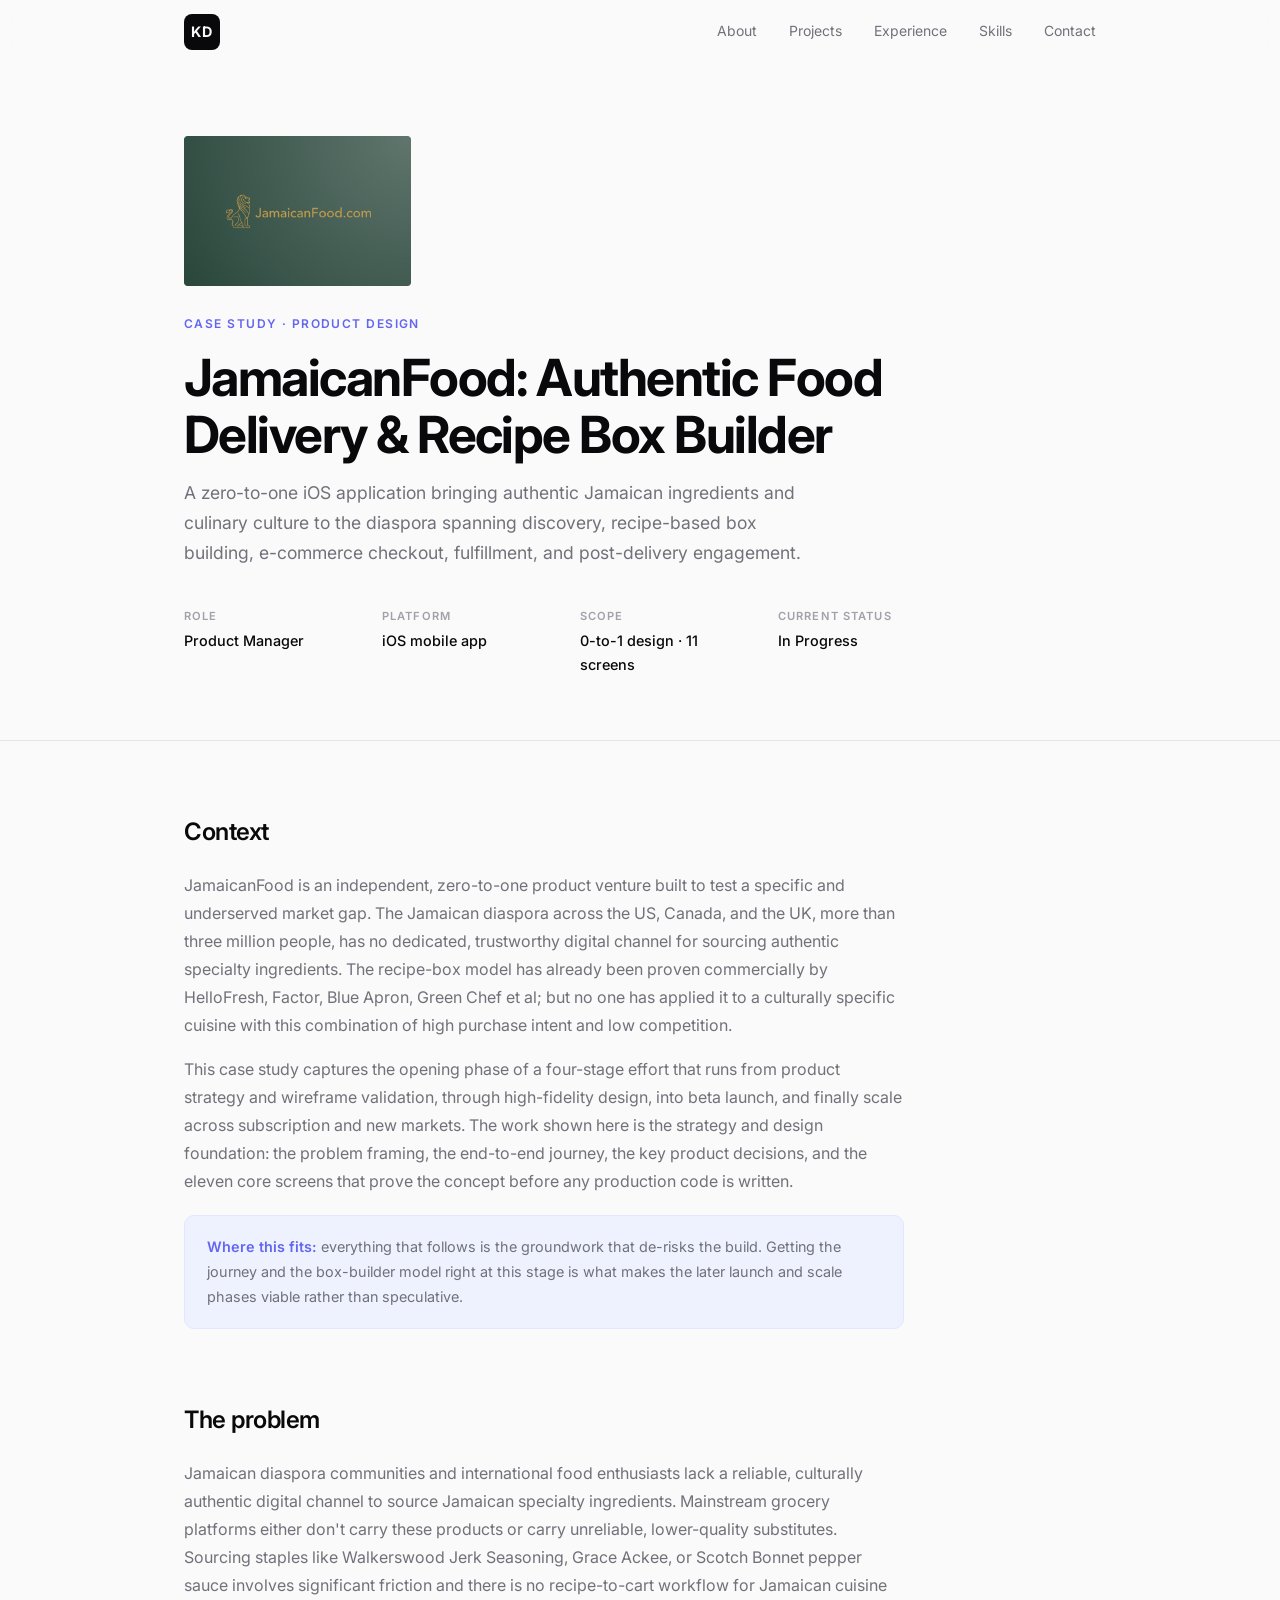
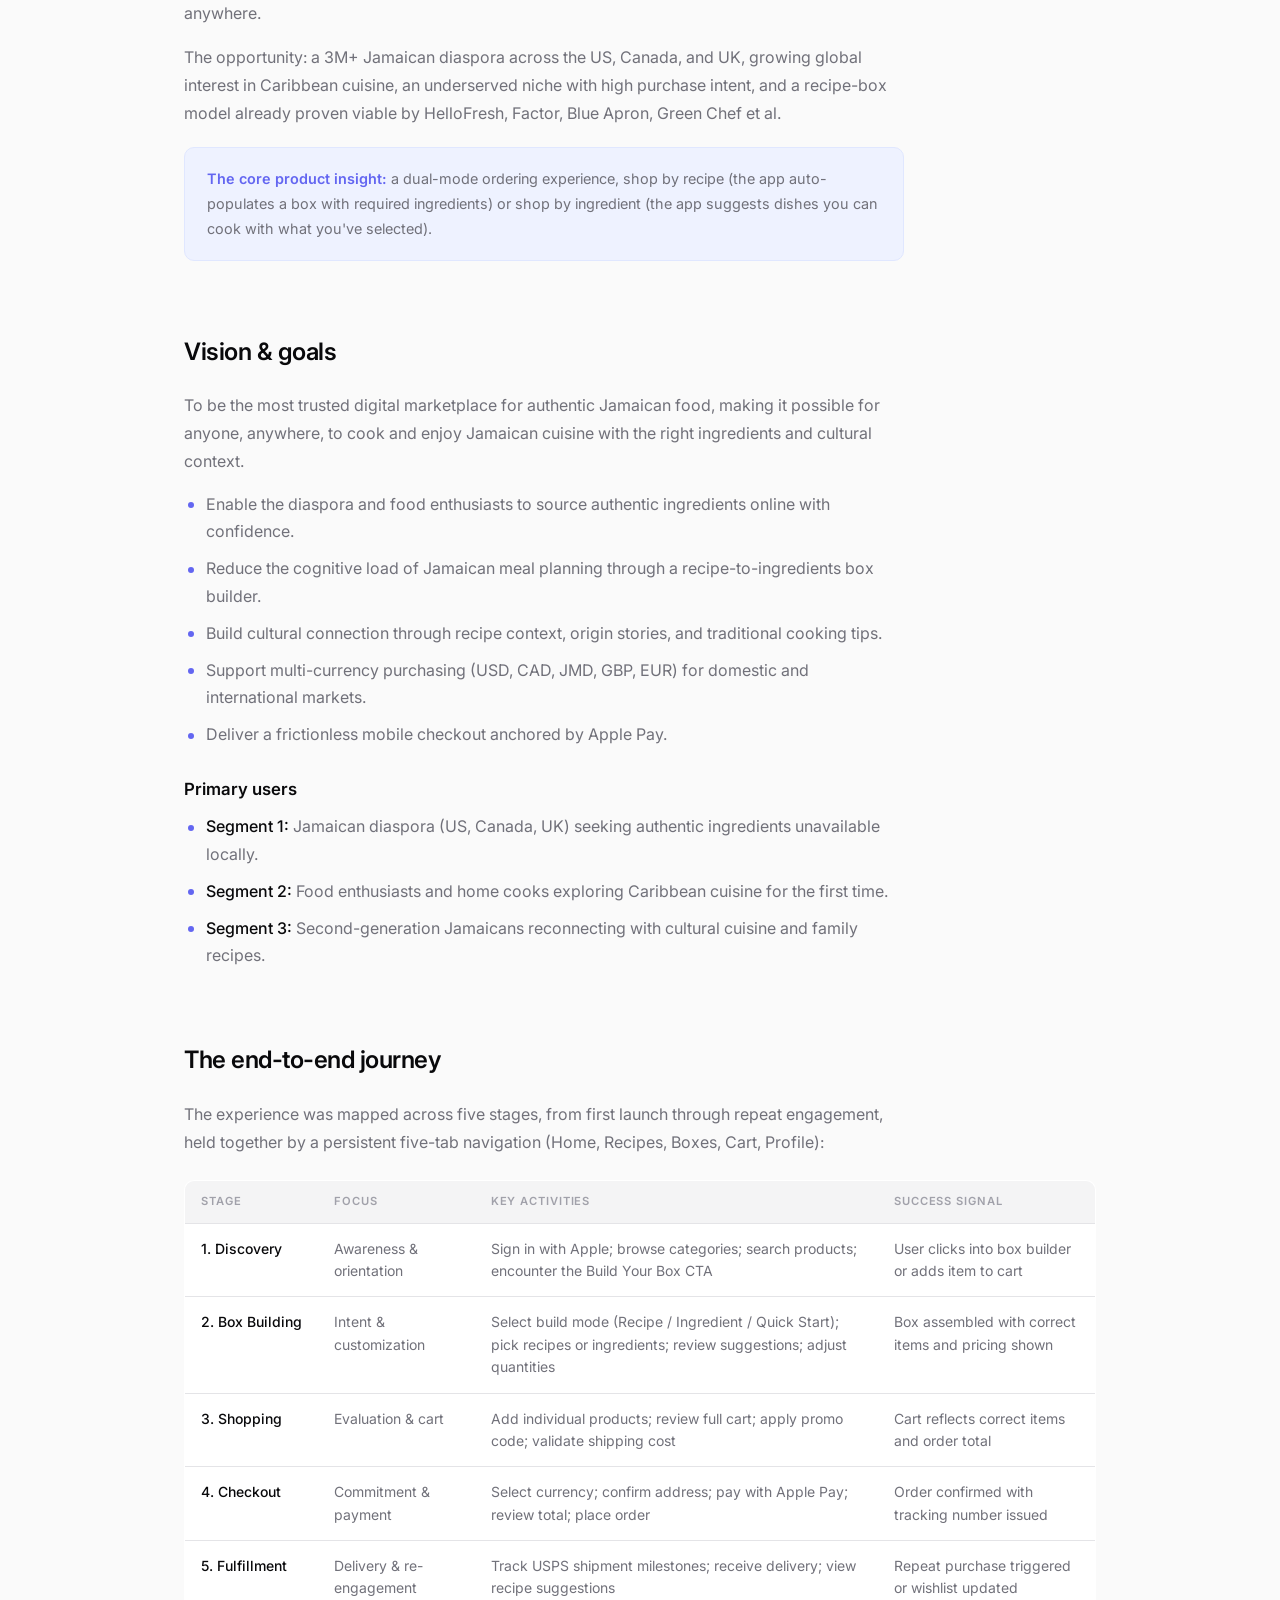
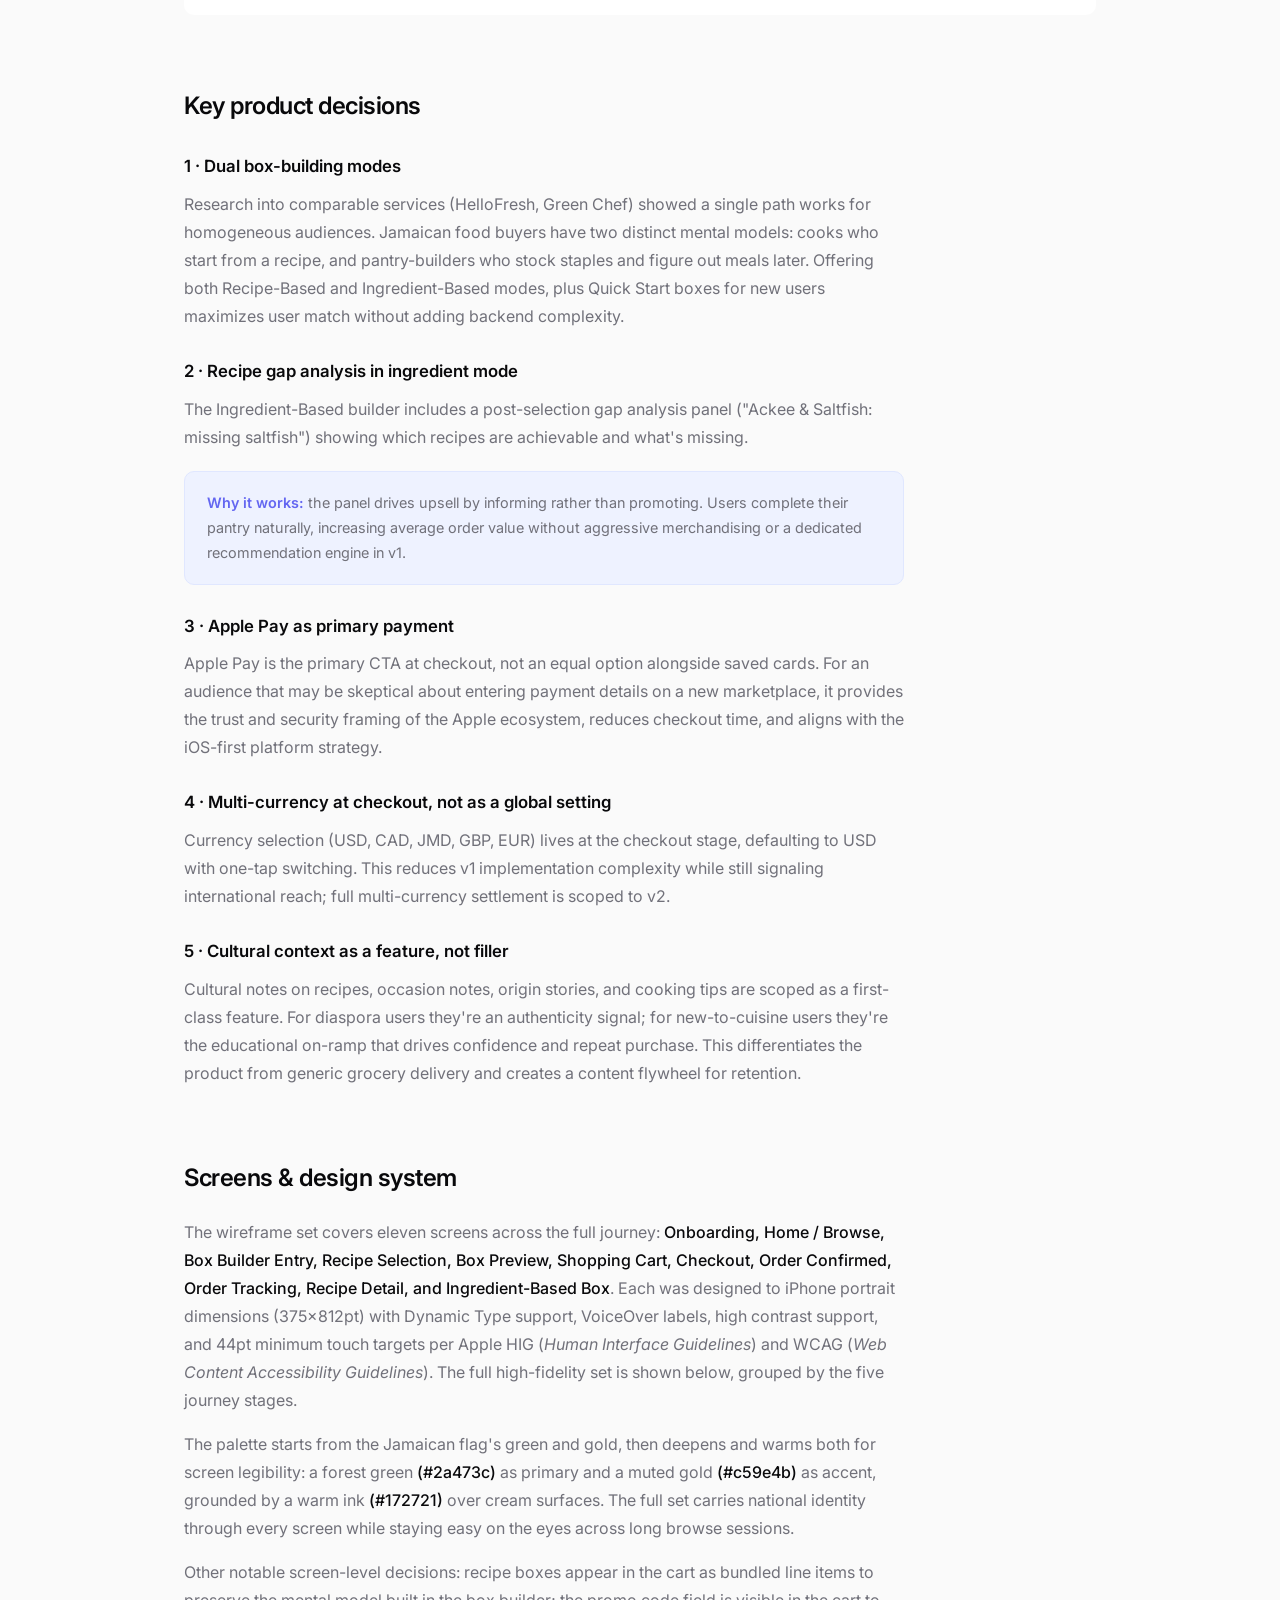
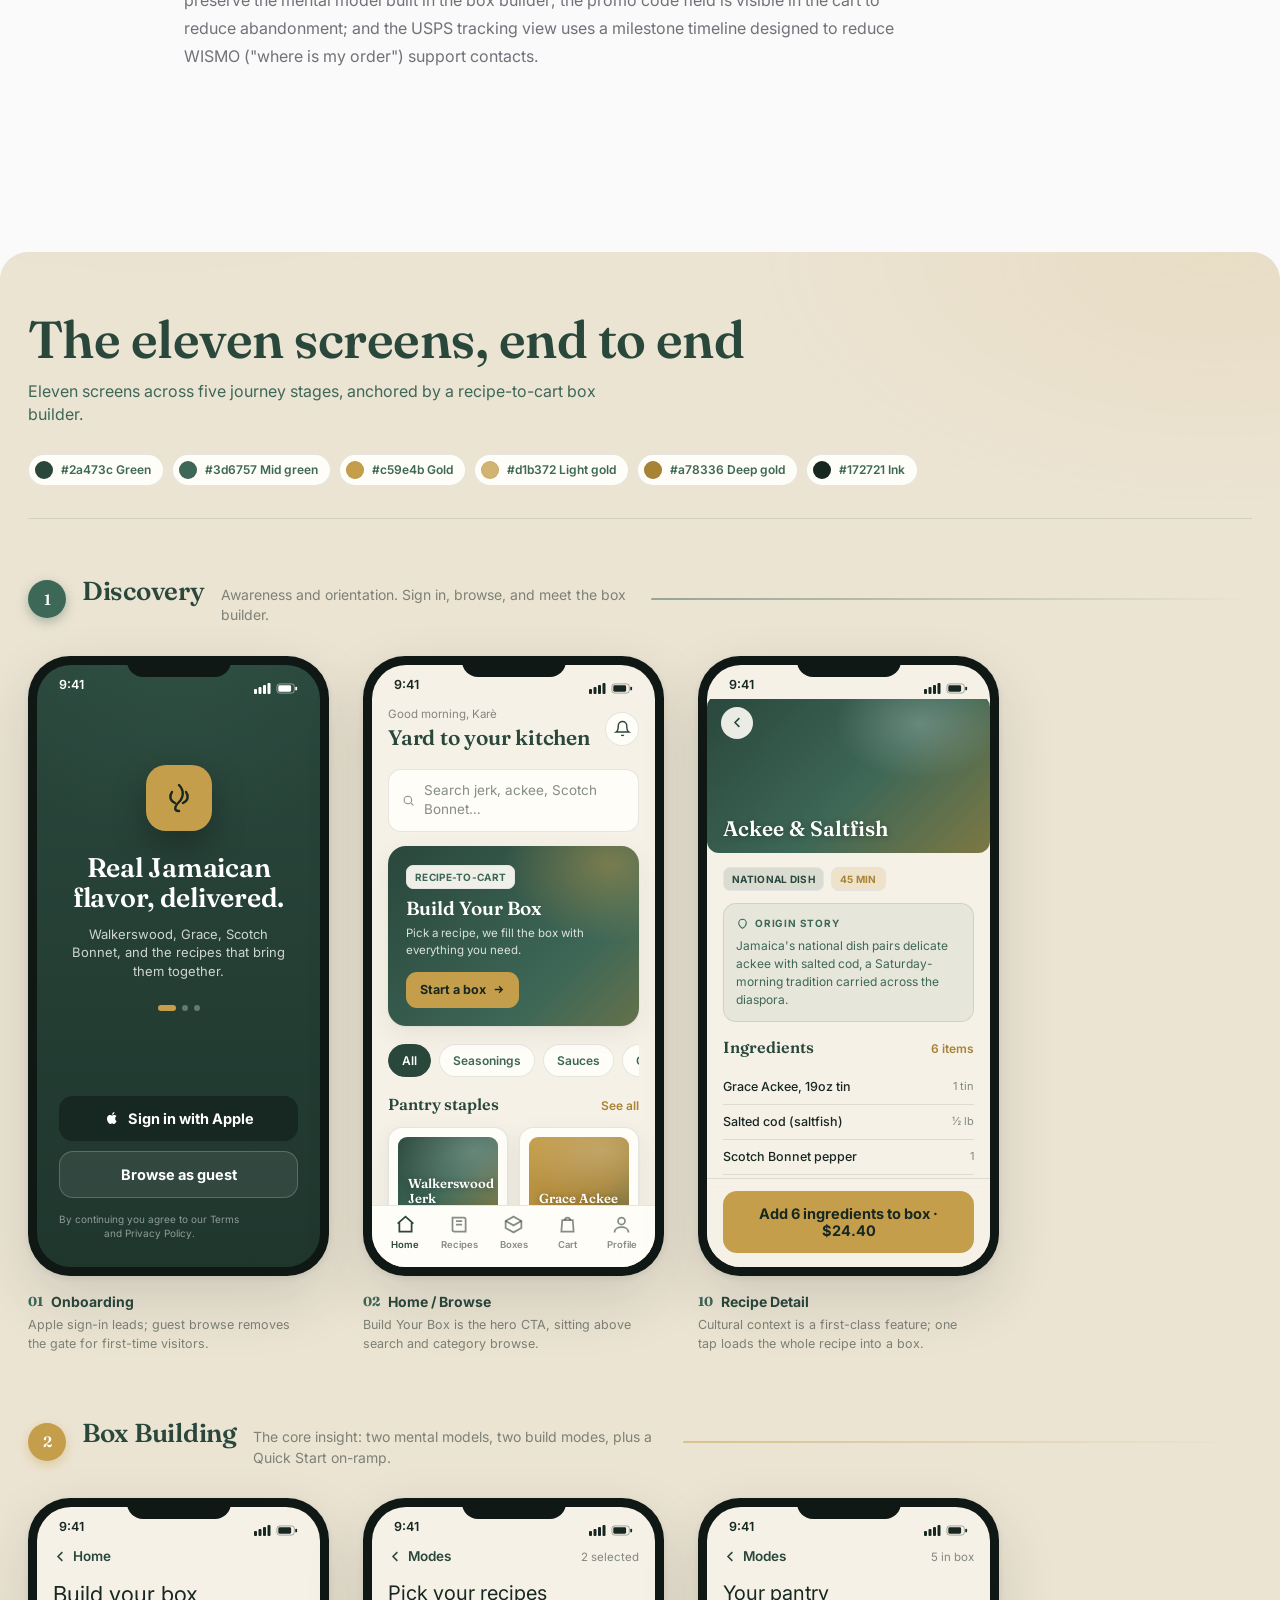
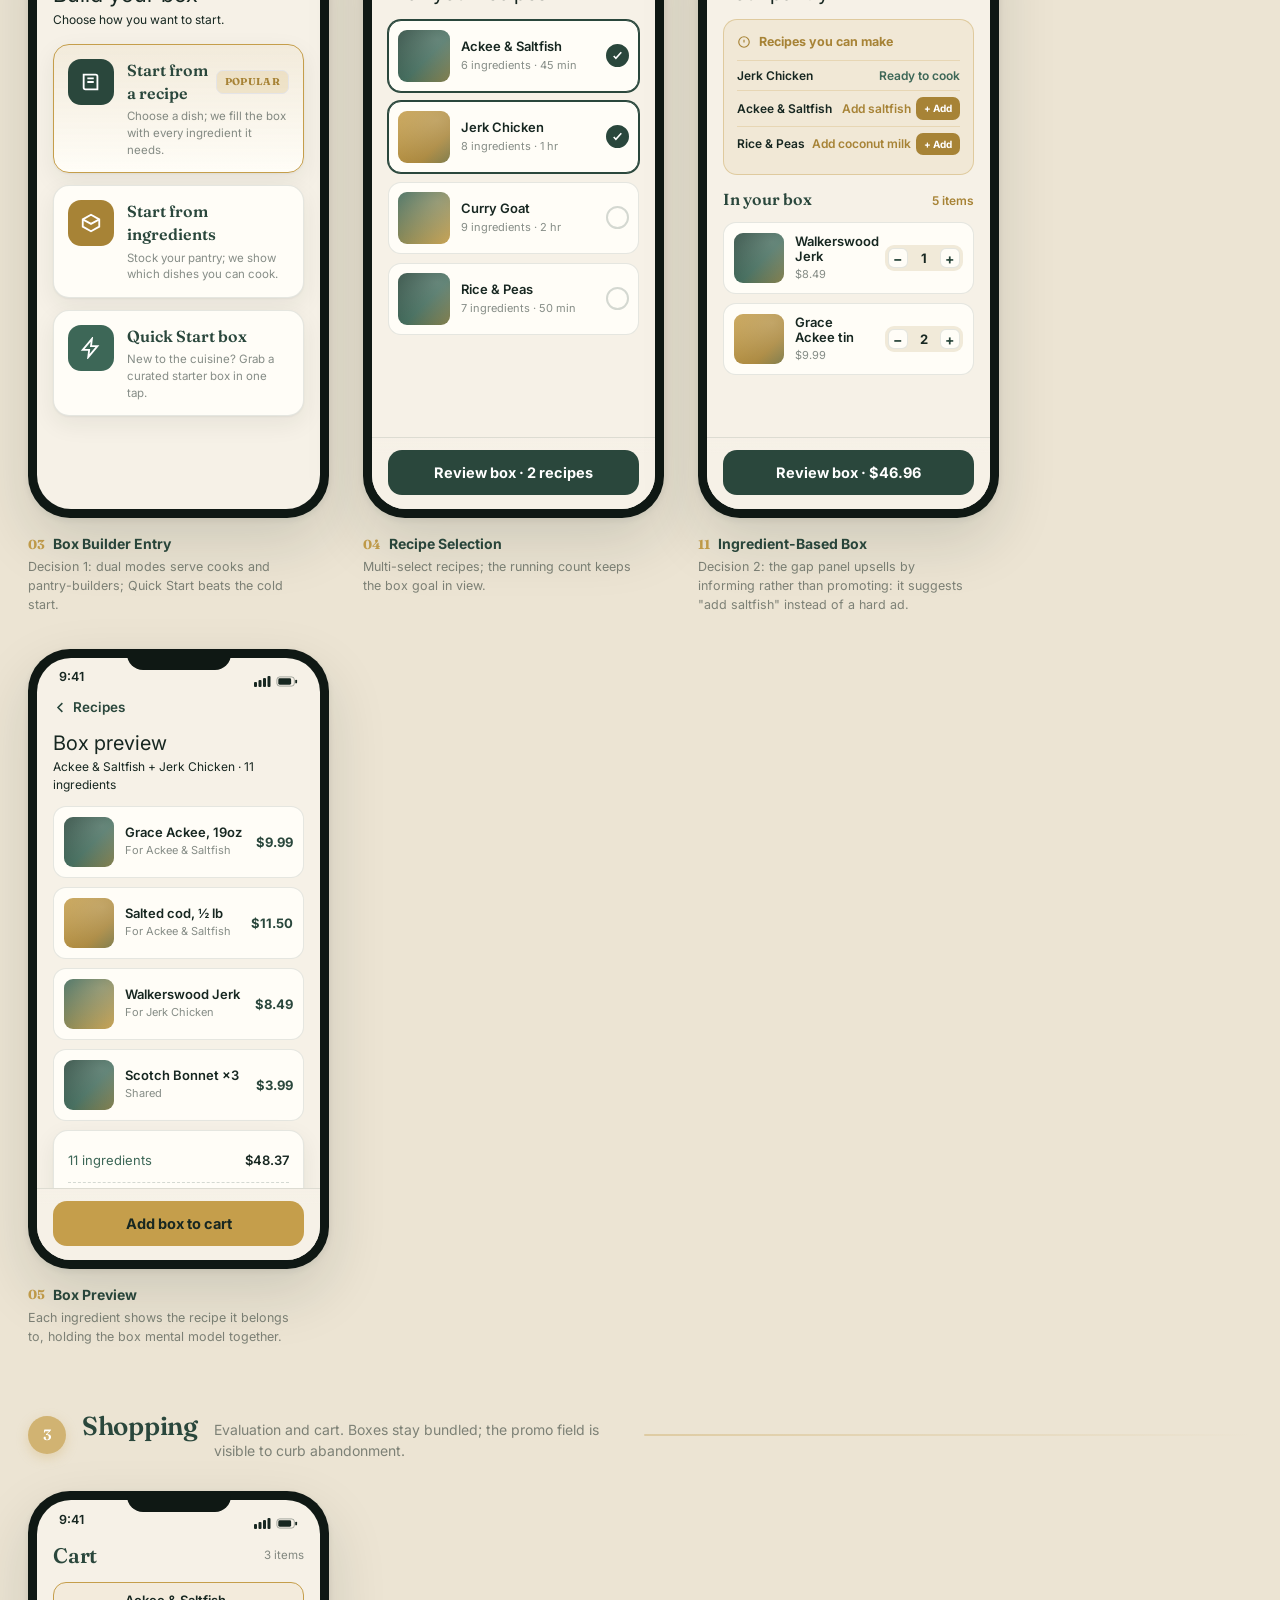
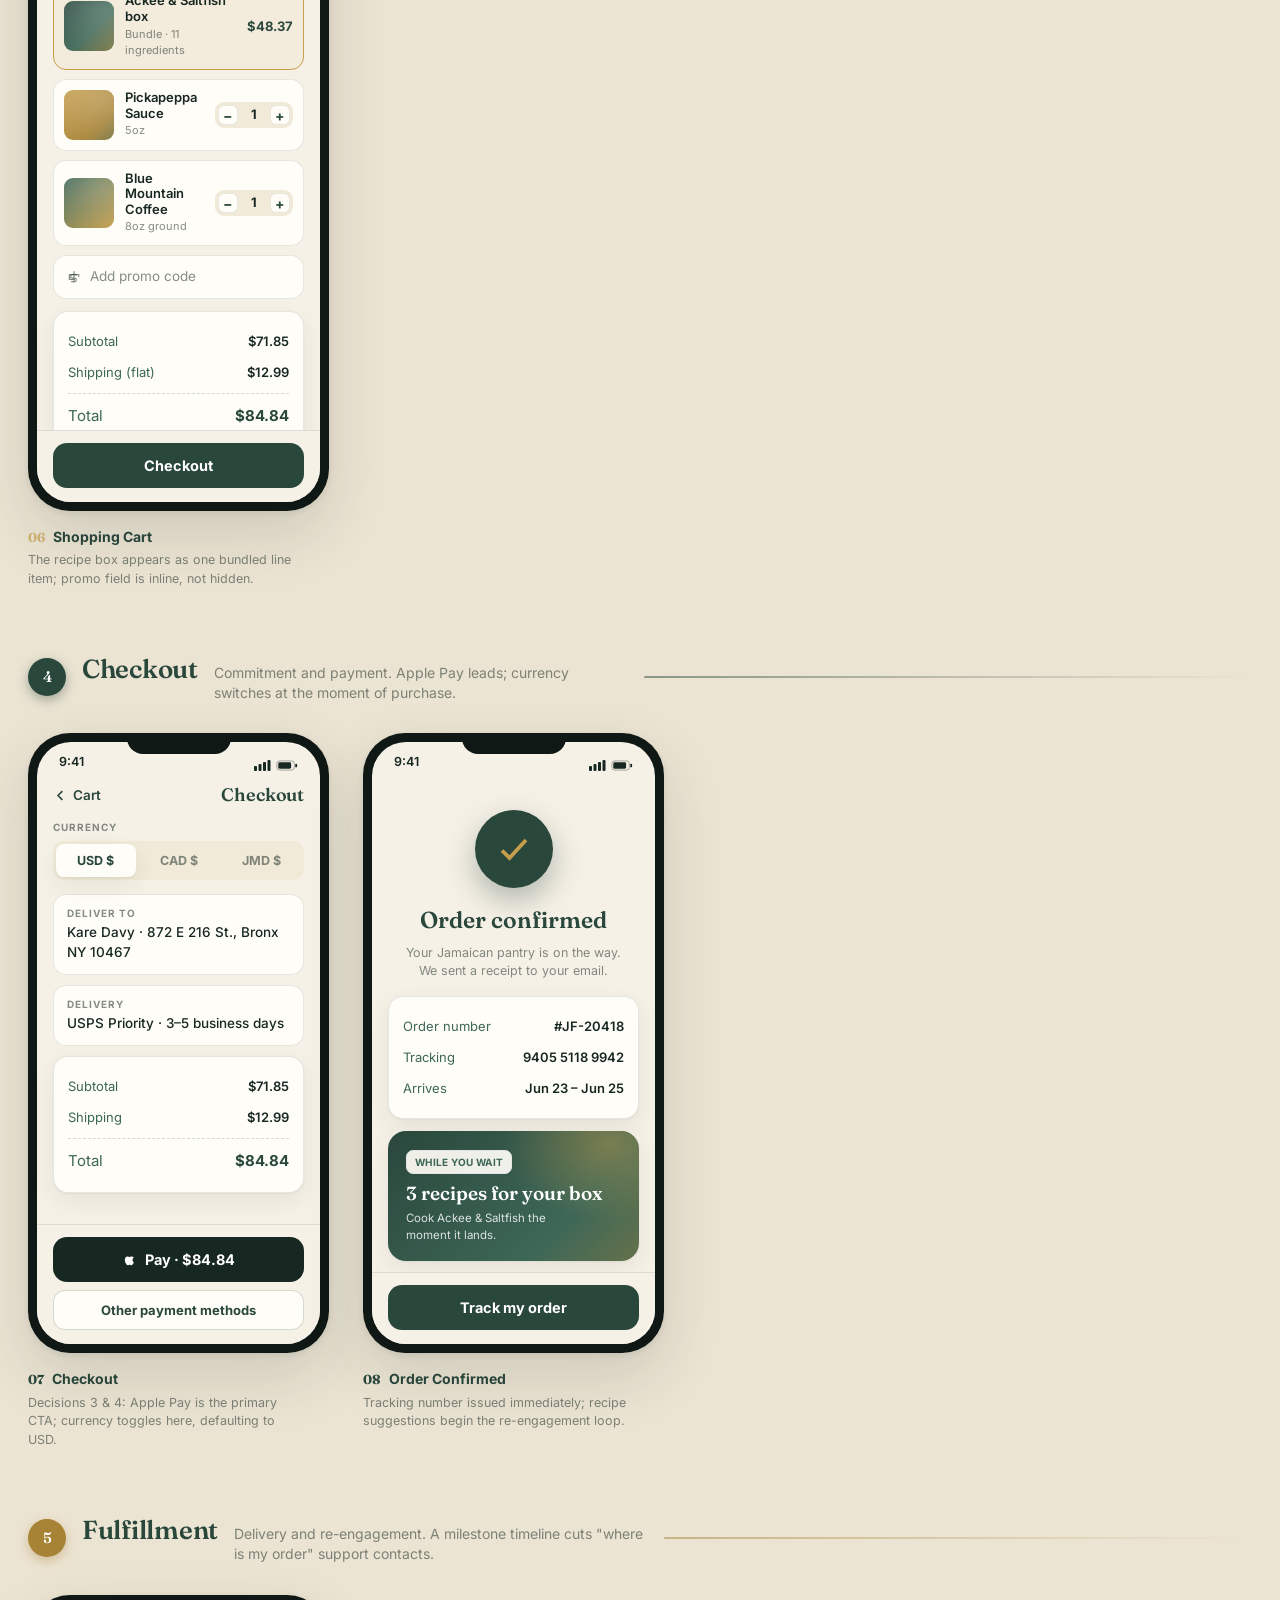
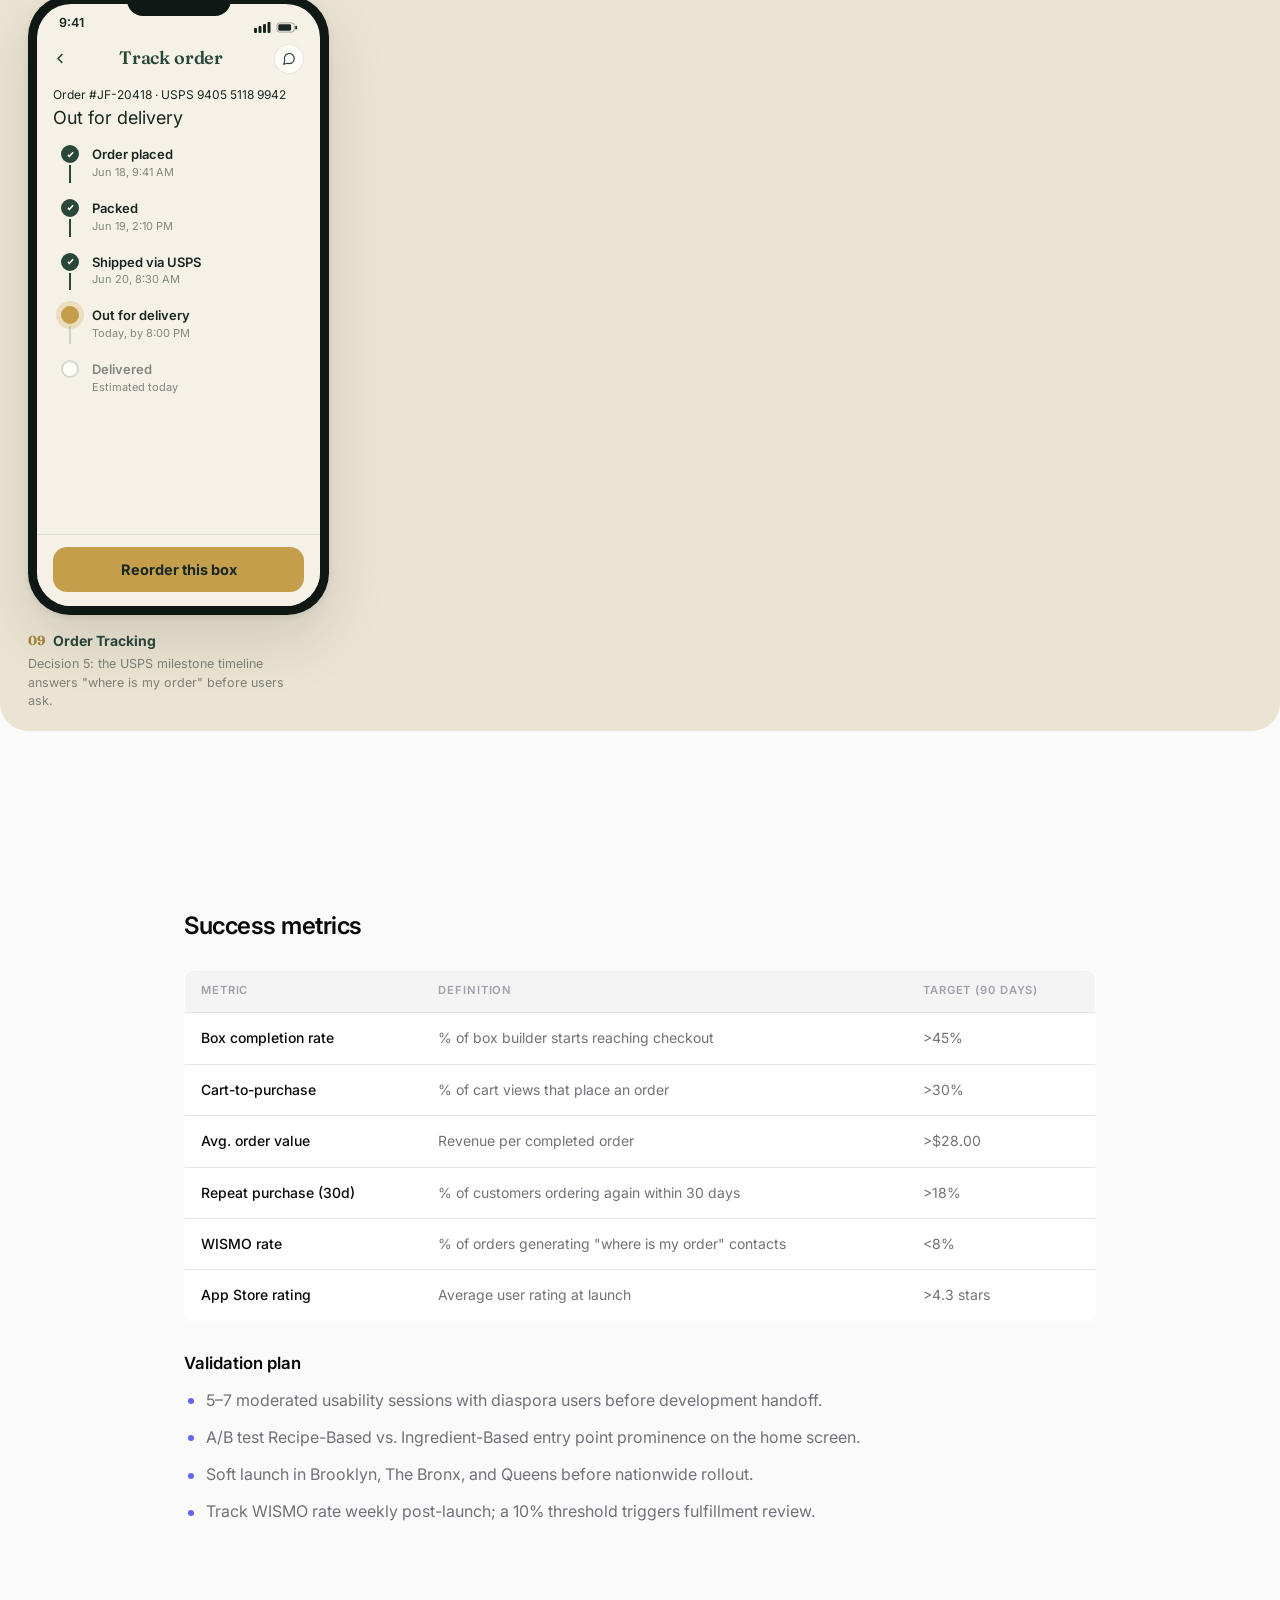
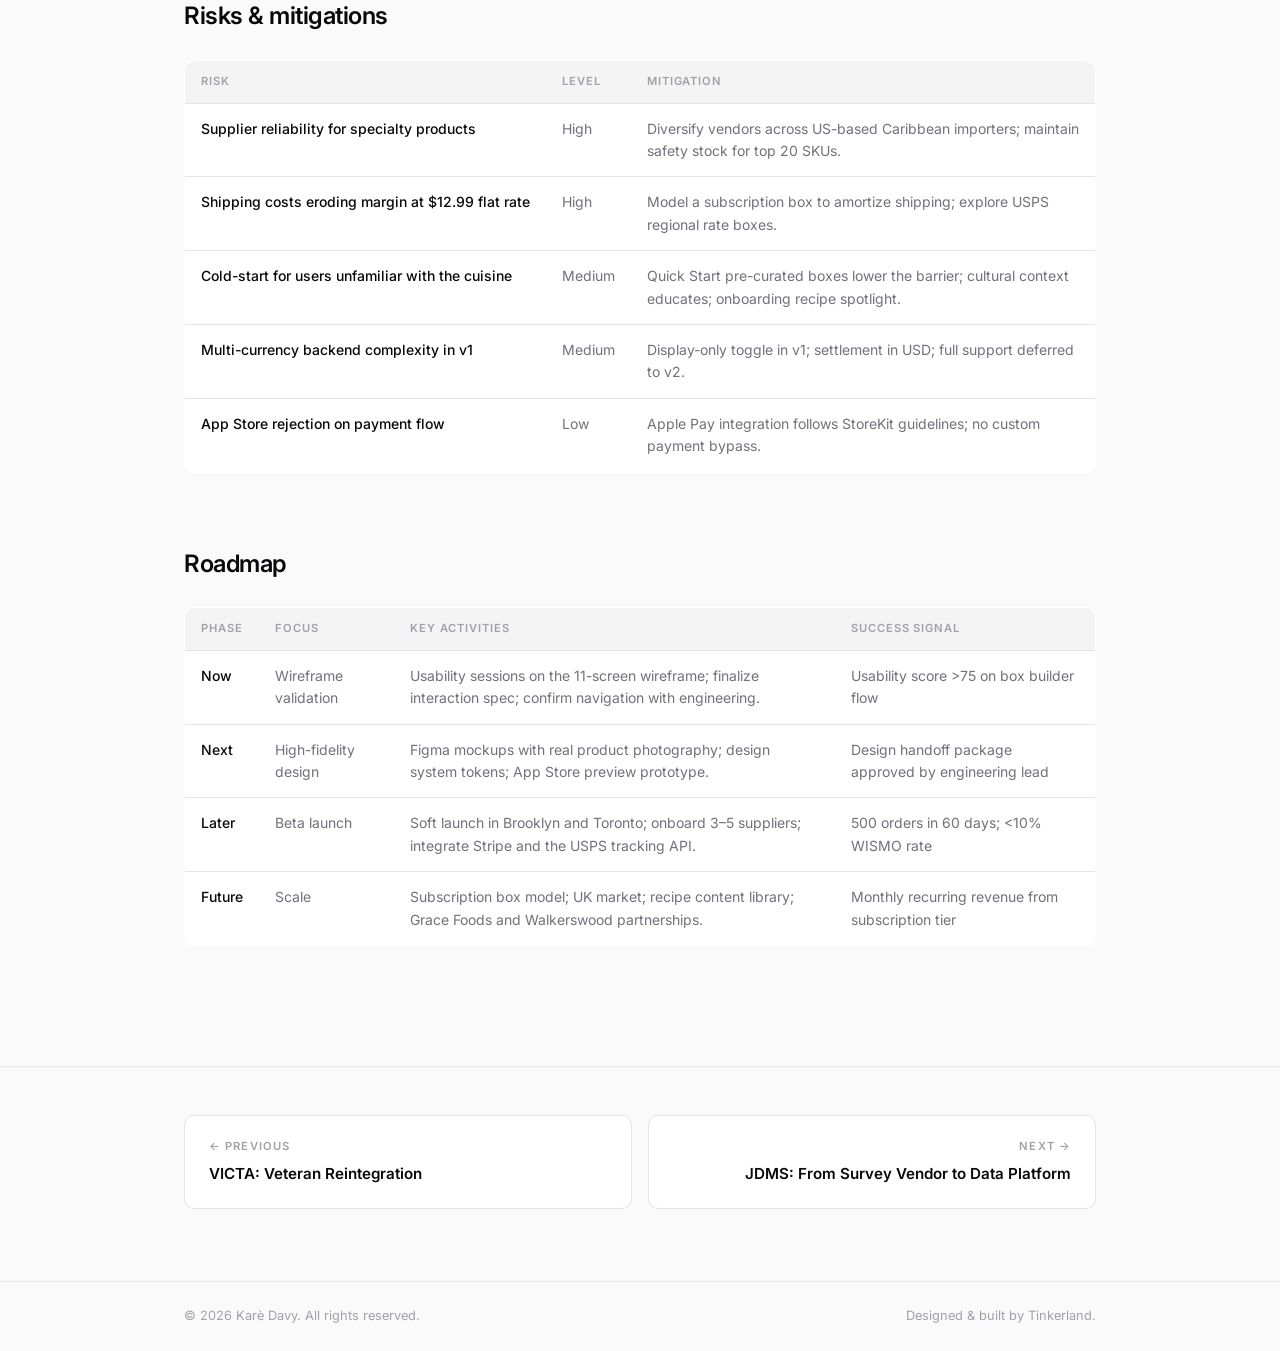
==== commit a9ef3cef: "update - created separate css for jfood. instill security practices. reformated." ====
--- a/case-studies/jamaicanfood.html
+++ b/case-studies/jamaicanfood.html
@@ -10,246 +10,10 @@
   <link rel="preconnect" href="https://fonts.gstatic.com" crossorigin />
   <link href="https://fonts.googleapis.com/css2?family=Fraunces:opsz,wght@9..144,400;9..144,500;9..144,600;9..144,700&family=Inter:wght@300;400;500;600;700&display=swap" rel="stylesheet" />
   <link rel="stylesheet" href="../css/style.css" />
-  <style id="jf-mockup-styles">
-.jf-mockup{--green:#2a473c;
-    --green-mid:#3d6757;
-    --gold:#c59e4b;
-    --gold-light:#d1b372;
-    --gold-deep:#a78336;
-    --ink:#172721;
-
-    
-    --cream:#f6f1e7;
-    --surface:#fffdf7;
-    --surface-2:#f1ead9;
-    --ink-soft:#3d6757;
-    --ink-mute:rgba(23,39,33,.52);
-    --line:rgba(42,71,60,.12);
-    --line-strong:rgba(42,71,60,.20);
-    --shadow:0 1px 2px rgba(23,39,33,.05),0 8px 24px rgba(23,39,33,.07);
-    --shadow-lift:0 2px 6px rgba(23,39,33,.08),0 24px 60px rgba(23,39,33,.14);
-
-    --r-lg:22px; --r-md:16px; --r-sm:11px;}
-.jf-mockup, .jf-mockup *{box-sizing:border-box;margin:0;padding:0}
-.jf-mockup{-webkit-text-size-adjust:100%}
-.jf-mockup{font-family:'Inter',system-ui,sans-serif;
-    background:
-      radial-gradient(900px 500px at 12% -5%, rgba(61,103,87,.10), transparent 60%),
-      radial-gradient(900px 500px at 95% 0%, rgba(197,158,75,.10), transparent 55%),
-      #ece4d3;
-    color:var(--ink);
-    -webkit-font-smoothing:antialiased;
-    line-height:1.45;
-    padding:0 0 90px;}
-.jf-mockup .wrap{max-width:1320px;margin:0 auto;padding:0 28px}
-.jf-mockup .board-head{padding:64px 0 40px;border-bottom:1px solid var(--line)}
-.jf-mockup .board-head .kick{font-size:12px;letter-spacing:.18em;text-transform:uppercase;
-    color:var(--gold-deep);font-weight:600;}
-.jf-mockup .board-head h1{font-family:'Fraunces',serif;font-weight:600;font-size:clamp(34px,5vw,52px);
-    line-height:1.04;letter-spacing:-.01em;color:var(--green);margin:10px 0 14px;}
-.jf-mockup .board-head p{max-width:60ch;color:var(--ink-soft);font-size:16px}
-.jf-mockup .meta-row{display:flex;flex-wrap:wrap;gap:30px;margin-top:26px}
-.jf-mockup .meta-row .m{display:flex;flex-direction:column;gap:3px}
-.jf-mockup .meta-row .m dt{font-size:11px;letter-spacing:.12em;text-transform:uppercase;color:var(--ink-mute)}
-.jf-mockup .meta-row .m dd{font-size:15px;font-weight:600;color:var(--green)}
-.jf-mockup .swatches{display:flex;gap:8px;margin-top:28px;flex-wrap:wrap}
-.jf-mockup .sw{display:flex;align-items:center;gap:8px;background:var(--surface);border:1px solid var(--line);
-      border-radius:999px;padding:6px 12px 6px 6px;font-size:12px;font-weight:600;color:var(--ink-soft)}
-.jf-mockup .sw i{width:18px;height:18px;border-radius:50%;display:block;box-shadow:inset 0 0 0 1px rgba(0,0,0,.06)}
-.jf-mockup .stage{padding:54px 0 8px}
-.jf-mockup .stage-head{display:flex;align-items:baseline;gap:16px;margin-bottom:30px;flex-wrap:wrap}
-.jf-mockup .stage-num{font-family:'Fraunces',serif;font-weight:600;font-size:15px;color:#fff;
-    background:var(--st);width:38px;height:38px;border-radius:50%;display:grid;place-items:center;flex:none;
-    align-self:center;box-shadow:0 4px 12px color-mix(in srgb,var(--st) 40%,transparent)}
-.jf-mockup .stage-head h2{font-family:'Fraunces',serif;font-weight:600;font-size:26px;color:var(--green);letter-spacing:-.01em}
-.jf-mockup .stage-head .desc{color:var(--ink-mute);font-size:14px;max-width:46ch}
-.jf-mockup .stage-head .bar{flex:1;min-width:40px;height:2px;background:linear-gradient(90deg,var(--st),transparent);
-    border-radius:2px;align-self:center;opacity:.5}
-.jf-mockup .phones{display:flex;flex-wrap:wrap;gap:34px}
-.jf-mockup figure.pc{margin:0;width:301px}
-.jf-mockup .phone{width:301px;height:620px;border-radius:42px;background:#0f1814;
-    padding:9px;box-shadow:var(--shadow-lift);position:relative;
-    transition:transform .5s cubic-bezier(.16,1,.3,1),box-shadow .5s cubic-bezier(.16,1,.3,1);}
-.jf-mockup figure.pc:hover .phone{transform:translateY(-8px);box-shadow:0 4px 10px rgba(23,39,33,.10),0 40px 80px rgba(23,39,33,.20)}
-.jf-mockup .screen{width:100%;height:100%;border-radius:34px;overflow:hidden;background:var(--cream);
-    position:relative;display:flex;flex-direction:column;}
-.jf-mockup .notch{position:absolute;top:0;left:50%;transform:translateX(-50%);width:104px;height:21px;
-    background:#0f1814;border-radius:0 0 16px 16px;z-index:40}
-.jf-mockup figcaption{margin-top:16px}
-.jf-mockup figcaption .cn{display:flex;align-items:center;gap:8px;font-weight:700;font-size:14px;color:var(--green)}
-.jf-mockup figcaption .cn b{color:var(--st);font-family:'Fraunces',serif;font-size:13px}
-.jf-mockup figcaption .note{font-size:12.5px;color:var(--ink-mute);margin-top:4px;line-height:1.5;max-width:34ch}
-.jf-mockup .statusbar{height:34px;display:flex;align-items:flex-end;justify-content:space-between;
-    padding:0 22px 5px;font-size:12.5px;font-weight:600;flex:none;position:relative;z-index:30}
-.jf-mockup .statusbar .ico{display:flex;align-items:center;gap:5px}
-.jf-mockup .statusbar svg{display:block}
-.jf-mockup .scr-body{flex:1;overflow:hidden;position:relative;display:flex;flex-direction:column}
-.jf-mockup .scroll{flex:1;overflow:hidden;padding:4px 16px 14px}
-.jf-mockup .appbar{display:flex;align-items:center;justify-content:space-between;padding:6px 16px 12px;flex:none}
-.jf-mockup .appbar .title{font-family:'Fraunces',serif;font-weight:600;font-size:21px;color:var(--green);letter-spacing:-.01em}
-.jf-mockup .appbar .sub{font-size:11.5px;color:var(--ink-mute);margin-top:1px}
-.jf-mockup .circbtn{width:34px;height:34px;border-radius:50%;background:var(--surface);border:1px solid var(--line);
-    display:grid;place-items:center;color:var(--green)}
-.jf-mockup .backbtn{display:flex;align-items:center;gap:5px;font-weight:600;font-size:13.5px;color:var(--green)}
-.jf-mockup .tabbar{flex:none;height:62px;display:flex;background:var(--surface);border-top:1px solid var(--line);
-    padding:8px 6px 0}
-.jf-mockup .tab{flex:1;display:flex;flex-direction:column;align-items:center;gap:3px;color:var(--ink-mute);font-size:9.5px;font-weight:600}
-.jf-mockup .tab.on{color:var(--green)}
-.jf-mockup .tab svg{width:21px;height:21px}
-.jf-mockup .search{display:flex;align-items:center;gap:9px;background:var(--surface);border:1px solid var(--line);
-    border-radius:13px;padding:11px 13px;color:var(--ink-mute);font-size:13.5px;margin-bottom:14px}
-.jf-mockup .chips{display:flex;gap:8px;overflow:hidden;margin-bottom:16px}
-.jf-mockup .chip{font-size:12px;font-weight:600;padding:7px 13px;border-radius:999px;white-space:nowrap;
-    background:var(--surface);border:1px solid var(--line);color:var(--ink-soft)}
-.jf-mockup .chip.on{background:var(--green);color:#fff;border-color:var(--green)}
-.jf-mockup .btn{display:flex;align-items:center;justify-content:center;gap:8px;width:100%;border:none;
-    border-radius:14px;padding:14px;font-family:inherit;font-weight:700;font-size:14.5px;cursor:default}
-.jf-mockup .btn-gold{background:var(--gold);color:var(--ink)}
-.jf-mockup .btn-green{background:var(--green);color:#fff}
-.jf-mockup .btn-ghost{background:var(--surface);border:1px solid var(--line-strong);color:var(--green)}
-.jf-mockup .btn-apple{background:var(--ink);color:#fff}
-.jf-mockup .btn-sm{padding:11px;font-size:13px;border-radius:12px}
-.jf-mockup .tag{display:inline-flex;align-items:center;gap:4px;font-size:10px;font-weight:700;letter-spacing:.03em;
-    text-transform:uppercase;padding:4px 8px;border-radius:7px}
-.jf-mockup .tag-gold{background:rgba(197,158,75,.18);color:var(--gold-deep)}
-.jf-mockup .tag-green{background:rgba(61,103,87,.15);color:var(--green)}
-.jf-mockup .tile{position:relative;border-radius:12px;overflow:hidden;background:
-      linear-gradient(135deg,var(--green) 0%,var(--green-mid) 55%,var(--gold-deep) 130%)}
-.jf-mockup .tile.gold{background:linear-gradient(135deg,var(--gold) 0%,var(--gold-deep) 70%,var(--green-mid) 140%)}
-.jf-mockup .tile.warm{background:linear-gradient(140deg,var(--green-mid),var(--gold))}
-.jf-mockup .tile::after{content:"";position:absolute;inset:0;
-    background:radial-gradient(120px 80px at 75% 18%,rgba(255,255,255,.22),transparent 70%)}
-.jf-mockup .tile .leaf{position:absolute;right:8px;bottom:7px;opacity:.5;z-index:1}
-.jf-mockup .tile .lbl{position:absolute;left:10px;bottom:9px;right:10px;z-index:2;color:#fff;
-    font-family:'Fraunces',serif;font-weight:600;font-size:13px;line-height:1.15;
-    text-shadow:0 1px 6px rgba(0,0,0,.35)}
-.jf-mockup .h-row{display:flex;align-items:baseline;justify-content:space-between;margin:6px 0 11px}
-.jf-mockup .h-row h3{font-family:'Fraunces',serif;font-weight:600;font-size:16px;color:var(--green)}
-.jf-mockup .h-row a{font-size:12px;font-weight:600;color:var(--gold-deep)}
-.jf-mockup .prod{background:var(--surface);border:1px solid var(--line);border-radius:14px;padding:9px;box-shadow:var(--shadow)}
-.jf-mockup .prod .ph{height:78px;border-radius:9px;margin-bottom:8px}
-.jf-mockup .prod .nm{font-size:12px;font-weight:600;line-height:1.25;color:var(--ink)}
-.jf-mockup .prod .pr{font-size:13px;font-weight:700;color:var(--green);margin-top:4px}
-.jf-mockup .grid2{display:grid;grid-template-columns:1fr 1fr;gap:11px}
-.jf-mockup .line{display:flex;gap:11px;align-items:center;background:var(--surface);border:1px solid var(--line);
-    border-radius:13px;padding:10px;margin-bottom:9px}
-.jf-mockup .line .th{width:50px;height:50px;border-radius:9px;flex:none}
-.jf-mockup .line .info{flex:1;min-width:0}
-.jf-mockup .line .info .t{font-size:13px;font-weight:600;color:var(--ink);line-height:1.2}
-.jf-mockup .line .info .s{font-size:11px;color:var(--ink-mute);margin-top:2px}
-.jf-mockup .line .pr{font-size:13px;font-weight:700;color:var(--green)}
-.jf-mockup .qty{display:flex;align-items:center;gap:9px;background:var(--surface-2);border-radius:9px;padding:3px}
-.jf-mockup .qty span{font-size:13px;font-weight:700;min-width:14px;text-align:center}
-.jf-mockup .qty b{width:20px;height:20px;border-radius:6px;background:var(--surface);display:grid;place-items:center;
-    font-size:14px;color:var(--green);border:1px solid var(--line)}
-.jf-mockup .panel{background:var(--surface);border:1px solid var(--line);border-radius:15px;padding:14px;box-shadow:var(--shadow)}
-.jf-mockup .row-kv{display:flex;justify-content:space-between;font-size:13px;padding:6px 0;color:var(--ink-soft)}
-.jf-mockup .row-kv b{color:var(--ink);font-weight:600}
-.jf-mockup .row-kv.total{border-top:1px dashed var(--line-strong);margin-top:6px;padding-top:11px;font-size:15px}
-.jf-mockup .row-kv.total b{color:var(--green);font-weight:700}
-.jf-mockup .docked{flex:none;padding:12px 16px 14px;background:linear-gradient(transparent,var(--cream) 22%);border-top:1px solid var(--line)}
-.jf-mockup .mode{display:flex;gap:13px;align-items:flex-start;background:var(--surface);border:1px solid var(--line);
-    border-radius:16px;padding:14px;margin-bottom:12px;box-shadow:var(--shadow)}
-.jf-mockup .mode .mi{width:46px;height:46px;border-radius:13px;flex:none;display:grid;place-items:center;color:#fff}
-.jf-mockup .mode h4{font-family:'Fraunces',serif;font-size:16px;font-weight:600;color:var(--green);margin-bottom:3px;
-    display:flex;align-items:center;gap:7px}
-.jf-mockup .mode p{font-size:11.5px;color:var(--ink-mute);line-height:1.45}
-.jf-mockup .mode.featured{border-color:var(--gold);background:linear-gradient(180deg,rgba(197,158,75,.08),var(--surface))}
-.jf-mockup .sel{display:flex;gap:11px;align-items:center;background:var(--surface);border:1px solid var(--line);
-    border-radius:13px;padding:9px;margin-bottom:9px}
-.jf-mockup .sel.on{border-color:var(--green);box-shadow:0 0 0 1px var(--green)}
-.jf-mockup .sel .th{width:52px;height:52px;border-radius:9px;flex:none}
-.jf-mockup .sel .info{flex:1}
-.jf-mockup .sel .info .t{font-size:13px;font-weight:600;color:var(--ink)}
-.jf-mockup .sel .info .s{font-size:11px;color:var(--ink-mute);margin-top:2px}
-.jf-mockup .check{width:23px;height:23px;border-radius:50%;border:2px solid var(--line-strong);flex:none;display:grid;place-items:center}
-.jf-mockup .check.on{background:var(--green);border-color:var(--green)}
-.jf-mockup .gap{background:rgba(197,158,75,.10);border:1px solid rgba(197,158,75,.4);border-radius:14px;padding:13px;margin-bottom:13px}
-.jf-mockup .gap .gh{display:flex;align-items:center;gap:8px;font-size:12.5px;font-weight:700;color:var(--gold-deep);margin-bottom:9px}
-.jf-mockup .gap .gi{display:flex;align-items:center;justify-content:space-between;font-size:12px;padding:6px 0;border-top:1px solid rgba(197,158,75,.25)}
-.jf-mockup .gap .gi:first-of-type{border-top:none}
-.jf-mockup .gap .gi .nm{color:var(--ink);font-weight:600}
-.jf-mockup .gap .gi .miss{color:var(--gold-deep);font-weight:600;display:flex;align-items:center;gap:5px}
-.jf-mockup .gap .gi .ok{color:var(--green-mid);font-weight:600}
-.jf-mockup .addmini{font-size:10px;font-weight:700;color:#fff;background:var(--gold-deep);border-radius:7px;padding:4px 8px}
-.jf-mockup .seg{display:flex;background:var(--surface-2);border-radius:11px;padding:3px;gap:3px}
-.jf-mockup .seg button{flex:1;border:none;background:transparent;padding:9px;border-radius:8px;font-family:inherit;
-    font-weight:700;font-size:12.5px;color:var(--ink-mute);cursor:default}
-.jf-mockup .seg button.on{background:var(--surface);color:var(--green);box-shadow:var(--shadow)}
-.jf-mockup .field{background:var(--surface);border:1px solid var(--line);border-radius:13px;padding:11px 13px;margin-bottom:10px}
-.jf-mockup .field .fl{font-size:10px;letter-spacing:.1em;text-transform:uppercase;color:var(--ink-mute);font-weight:700}
-.jf-mockup .field .fv{font-size:13.5px;font-weight:500;color:var(--ink);margin-top:3px}
-.jf-mockup .confirm-hero{text-align:center;padding:30px 0 16px}
-.jf-mockup .seal{width:78px;height:78px;border-radius:50%;background:var(--green);display:grid;place-items:center;margin:0 auto 16px;
-    box-shadow:0 12px 30px rgba(42,71,60,.35)}
-.jf-mockup .confirm-hero h3{font-family:'Fraunces',serif;font-weight:600;font-size:23px;color:var(--green)}
-.jf-mockup .confirm-hero p{font-size:12.5px;color:var(--ink-mute);margin-top:6px;padding:0 18px}
-.jf-mockup .track{position:relative;padding-left:8px;margin:6px 0 4px}
-.jf-mockup .tstep{display:flex;gap:13px;position:relative;padding-bottom:18px}
-.jf-mockup .tstep:last-child{padding-bottom:0}
-.jf-mockup .tstep .dotcol{display:flex;flex-direction:column;align-items:center;flex:none}
-.jf-mockup .tstep .dot{width:18px;height:18px;border-radius:50%;background:var(--surface);border:2px solid var(--line-strong);
-    display:grid;place-items:center;z-index:2}
-.jf-mockup .tstep .ln{flex:1;width:2px;background:var(--line-strong);margin:2px 0 -2px}
-.jf-mockup .tstep:last-child .ln{display:none}
-.jf-mockup .tstep.done .dot{background:var(--green);border-color:var(--green)}
-.jf-mockup .tstep.done .ln{background:var(--green)}
-.jf-mockup .tstep.now .dot{background:var(--gold);border-color:var(--gold);box-shadow:0 0 0 5px rgba(197,158,75,.25)}
-.jf-mockup .tstep .tx .t{font-size:13px;font-weight:600;color:var(--ink)}
-.jf-mockup .tstep .tx .s{font-size:11px;color:var(--ink-mute);margin-top:1px}
-.jf-mockup .tstep.future .tx .t{color:var(--ink-mute)}
-.jf-mockup .onb{flex:1;display:flex;flex-direction:column;background:
-      radial-gradient(120% 70% at 50% -10%, rgba(61,103,87,.30), transparent 60%),
-      linear-gradient(180deg,var(--green) 0%,#1f362d 100%);
-    color:#fff;padding:0}
-.jf-mockup .onb .top{flex:1;display:flex;flex-direction:column;align-items:center;justify-content:center;text-align:center;padding:30px 26px}
-.jf-mockup .onb .mark{width:66px;height:66px;border-radius:20px;background:var(--gold);display:grid;place-items:center;
-    margin-bottom:22px;box-shadow:0 14px 34px rgba(0,0,0,.3)}
-.jf-mockup .onb h2{font-family:'Fraunces',serif;font-weight:600;font-size:27px;line-height:1.1;letter-spacing:-.01em}
-.jf-mockup .onb p{font-size:13px;color:rgba(255,255,255,.78);margin-top:12px;max-width:30ch}
-.jf-mockup .onb .dots{display:flex;gap:6px;margin-top:24px}
-.jf-mockup .onb .dots i{width:6px;height:6px;border-radius:50%;background:rgba(255,255,255,.3)}
-.jf-mockup .onb .dots i.on{width:18px;border-radius:3px;background:var(--gold)}
-.jf-mockup .onb .bottom{padding:18px 22px 26px;display:flex;flex-direction:column;gap:10px}
-.jf-mockup .onb .terms{text-align:center;font-size:10px;color:rgba(255,255,255,.5);margin-top:4px}
-.jf-mockup .recipe-hero{height:158px;margin:-4px -16px 14px;position:relative}
-.jf-mockup .recipe-hero .lbl{left:16px;right:16px;bottom:13px;font-size:21px}
-.jf-mockup .recipe-hero .floatback{position:absolute;top:12px;left:14px;z-index:5;width:32px;height:32px;border-radius:50%;
-    background:rgba(255,253,247,.9);display:grid;place-items:center;color:var(--green)}
-.jf-mockup .culture{background:rgba(61,103,87,.08);border:1px solid var(--line);border-radius:13px;padding:12px;margin-bottom:14px}
-.jf-mockup .culture .ch{font-size:10px;font-weight:700;letter-spacing:.08em;text-transform:uppercase;color:var(--green-mid);
-    display:flex;align-items:center;gap:6px;margin-bottom:6px}
-.jf-mockup .culture p{font-size:12px;color:var(--ink-soft);line-height:1.5}
-.jf-mockup .ing-li{display:flex;align-items:center;justify-content:space-between;font-size:12.5px;padding:8px 0;border-bottom:1px solid var(--line)}
-.jf-mockup .ing-li:last-child{border-bottom:none}
-.jf-mockup .ing-li .nm{color:var(--ink);font-weight:500}
-.jf-mockup .ing-li .am{color:var(--ink-mute);font-size:11px}
-.jf-mockup .hero-card{position:relative;border-radius:18px;overflow:hidden;padding:18px;margin-bottom:18px;
-    background:linear-gradient(135deg,var(--green) 0%,var(--green-mid) 70%,var(--gold-deep) 150%);color:#fff;box-shadow:var(--shadow)}
-.jf-mockup .hero-card::after{content:"";position:absolute;inset:0;background:radial-gradient(160px 120px at 88% 10%,rgba(197,158,75,.45),transparent 65%)}
-.jf-mockup .hero-card .tag{position:relative;z-index:1;background:rgba(255,253,247,.92);color:var(--green-mid)}
-.jf-mockup .hero-card h3{position:relative;z-index:1;font-family:'Fraunces',serif;font-weight:600;font-size:19px;line-height:1.15;margin:9px 0 5px;max-width:18ch}
-.jf-mockup .hero-card p{position:relative;z-index:1;font-size:11.5px;color:rgba(255,255,255,.82);max-width:26ch}
-.jf-mockup .hero-card .cta{position:relative;z-index:1;display:inline-flex;align-items:center;gap:6px;margin-top:13px;
-    background:var(--gold);color:var(--ink);font-weight:700;font-size:12.5px;padding:9px 14px;border-radius:11px}
-.jf-mockup .board-foot{margin-top:64px;padding-top:26px;border-top:1px solid var(--line);
-    display:flex;justify-content:space-between;flex-wrap:wrap;gap:12px;font-size:12.5px;color:var(--ink-mute)}
-@media (max-width:680px){
-  .jf-mockup .wrap{padding:0 18px}
-  .jf-mockup .phones{justify-content:center}
-}
-@media (prefers-reduced-motion:reduce){
-  .jf-mockup, .jf-mockup *{transition:none!important}
-}
-
-/* ---- integration overrides (band chrome + isolation from portfolio CSS) ---- */
-.jf-mockup{padding:44px 0 12px;margin:14px 0 8px;border-radius:28px;overflow:hidden;position:relative}
-.jf-mockup .board-head{padding:6px 0 32px}
-.jf-mockup a{color:inherit;text-decoration:none}
-.jf-mockup img{max-width:none}
-
-  </style>
+  <link rel="stylesheet" href="../css/jamaicanfood.css" />
+  
 </head>
+
 <body>
 
   <!-- ─── NAV ─── -->
@@ -459,20 +223,18 @@
     </div>
   </div>
 
+<!-- Beginnning of Mock Ups -->
+
   <!-- ─── SCREENS BAND ─── -->
   <div class="case-body case-body--mockup">
-
-    <!-- ─── HIGH-FIDELITY MOCKUP ─── -->
-    <div class="jf-mockup">
-
-<div class="wrap">
+  <div class="jf-mockup">
+  <div class="wrap">
 
   <!-- ════════ HEADER ════════ -->
   <header class="board-head">
-    <!-- <p class="kick">High-fidelity mockup</p> -->
     <h1>The eleven screens, end to end</h1>
-    <!-- <p>Eleven screens across five journey stages, anchored by a recipe-to-cart box builder.</p> -->
-
+    <p>Eleven screens across five journey stages, anchored by a recipe-to-cart box builder.</p>
+  
     <div class="swatches">
       <span class="sw"><i style="background:#2a473c"></i>#2a473c Green</span>
       <span class="sw"><i style="background:#3d6757"></i>#3d6757 Mid green</span>
--- a/css/style.css
+++ b/css/style.css
@@ -1,24 +1,33 @@
 /* ─── Reset & Base ─── */
-*, *::before, *::after { box-sizing: border-box; margin: 0; padding: 0; }
+*,
+*::before,
+*::after {
+  box-sizing: border-box;
+  margin: 0;
+  padding: 0;
+}
 
 :root {
-  --bg:         #fafafa;
-  --bg-alt:     #f4f4f5;
-  --surface:    #ffffff;
-  --border:     #e4e4e7;
-  --text:       #09090b;
-  --text-2:     #71717a;
-  --text-3:     #a1a1aa;
-  --accent:     #6366f1;
+  --bg: #fafafa;
+  --bg-alt: #f4f4f5;
+  --surface: #ffffff;
+  --border: #e4e4e7;
+  --text: #09090b;
+  --text-2: #71717a;
+  --text-3: #a1a1aa;
+  --accent: #6366f1;
   --accent-dim: #eef2ff;
-  --radius:     10px;
-  --nav-h:      64px;
-
-  --font:       'Inter', -apple-system, BlinkMacSystemFont, sans-serif;
+  --radius: 10px;
+  --nav-h: 64px;
+
+  --font: "Inter", -apple-system, BlinkMacSystemFont, sans-serif;
   --transition: 0.2s ease;
 }
 
-html { scroll-behavior: smooth; scroll-padding-top: var(--nav-h); }
+html {
+  scroll-behavior: smooth;
+  scroll-padding-top: var(--nav-h);
+}
 
 body {
   font-family: var(--font);
@@ -28,8 +37,67 @@
   -webkit-font-smoothing: antialiased;
 }
 
-a { color: inherit; text-decoration: none; }
-img, svg { display: block; }
+a {
+  color: inherit;
+  text-decoration: none;
+}
+img,
+svg {
+  display: block;
+}
+
+.companies {
+  padding-block: 80px;
+}
+.companies__grid {
+  display: flex;
+  flex-wrap: wrap;
+  justify-content: center;
+  gap: 16px;
+}
+.companies__logo {
+  flex: 0 1 200px;
+  height: 116px;
+  display: flex;
+  align-items: center;
+  justify-content: center;
+  padding: 20px 24px;
+  background: var(--surface);
+  border: 1px solid var(--border);
+  border-radius: var(--radius);
+  transition:
+    transform var(--transition),
+    box-shadow var(--transition),
+    border-color var(--transition);
+}
+.companies__logo img {
+  max-width: 85%;
+  max-height: 99%;
+  width: auto;
+  height: auto;
+  object-fit: contain;
+  display: block;
+}
+.companies__logo:hover {
+  transform: translateY(-3px);
+  box-shadow: 0 8px 24px rgba(0, 0, 0, 0.07);
+  border-color: var(--text-3);
+}
+@media (prefers-reduced-motion: reduce) {
+  .companies__logo {
+    transition: none;
+  }
+  .companies__logo:hover {
+    transform: none;
+  }
+}
+@media (max-width: 640px) {
+  .companies__logo {
+    flex-basis: 140px;
+    height: 96px;
+    padding: 16px;
+  }
+}
 
 .container {
   width: 100%;
@@ -56,14 +124,23 @@
   color: var(--bg);
   border-color: var(--text);
 }
-.btn--primary:hover { background: #27272a; border-color: #27272a; }
+.btn--primary:hover {
+  background: #27272a;
+  border-color: #27272a;
+}
 .btn--outline {
   background: transparent;
   color: var(--text);
   border-color: var(--border);
 }
-.btn--outline:hover { border-color: var(--text-2); background: var(--bg-alt); }
-.btn--lg { padding: 14px 32px; font-size: 1rem; }
+.btn--outline:hover {
+  border-color: var(--text-2);
+  background: var(--bg-alt);
+}
+.btn--lg {
+  padding: 14px 32px;
+  font-size: 1rem;
+}
 
 /* ─── Tags / Badges ─── */
 .tag {
@@ -76,21 +153,28 @@
   color: var(--text-2);
   border: 1px solid var(--border);
 }
-.tag--lg { font-size: 0.85rem; padding: 6px 14px; }
+.tag--lg {
+  font-size: 0.85rem;
+  padding: 6px 14px;
+}
 
 /* ─── Navigation ─── */
 .nav {
   position: fixed;
-  top: 0; left: 0; right: 0;
+  top: 0;
+  left: 0;
+  right: 0;
   height: var(--nav-h);
-  background: rgba(250,250,250,0.85);
+  background: rgba(250, 250, 250, 0.85);
   backdrop-filter: blur(12px);
   -webkit-backdrop-filter: blur(12px);
   border-bottom: 1px solid transparent;
   z-index: 100;
   transition: border-color 0.3s;
 }
-.nav.scrolled { border-bottom-color: var(--border); }
+.nav.scrolled {
+  border-bottom-color: var(--border);
+}
 
 .nav__inner {
   display: flex;
@@ -104,11 +188,14 @@
   font-weight: 700;
   letter-spacing: 0.05em;
   color: var(--text);
-  width: 36px; height: 36px;
+  width: 36px;
+  height: 36px;
   background: var(--text);
   color: var(--bg);
   border-radius: 8px;
-  display: flex; align-items: center; justify-content: center;
+  display: flex;
+  align-items: center;
+  justify-content: center;
 }
 
 .nav__links {
@@ -122,17 +209,25 @@
   position: relative;
 }
 .nav__links a::after {
-  content: '';
+  content: "";
   position: absolute;
-  bottom: -2px; left: 0;
-  width: 0; height: 1.5px;
+  bottom: -2px;
+  left: 0;
+  width: 0;
+  height: 1.5px;
   background: var(--text);
   transition: width var(--transition);
 }
-.nav__links a:hover { color: var(--text); }
+.nav__links a:hover {
+  color: var(--text);
+}
 .nav__links a:hover::after,
-.nav__links a.active::after { width: 100%; }
-.nav__links a.active { color: var(--text); }
+.nav__links a.active::after {
+  width: 100%;
+}
+.nav__links a.active {
+  color: var(--text);
+}
 
 .nav__burger {
   display: none;
@@ -145,7 +240,8 @@
 }
 .nav__burger span {
   display: block;
-  width: 22px; height: 2px;
+  width: 22px;
+  height: 2px;
   background: var(--text);
   border-radius: 2px;
   transition: var(--transition);
@@ -189,8 +285,16 @@
   margin-bottom: 36px;
   line-height: 1.75;
 }
-.hero__bio strong { color: var(--text); font-weight: 500; }
-.hero__cta { display: flex; gap: 12px; flex-wrap: wrap; margin-bottom: 40px; }
+.hero__bio strong {
+  color: var(--text);
+  font-weight: 500;
+}
+.hero__cta {
+  display: flex;
+  gap: 12px;
+  flex-wrap: wrap;
+  margin-bottom: 40px;
+}
 .hero__social {
   display: flex;
   gap: 16px;
@@ -199,12 +303,19 @@
   display: flex;
   align-items: center;
   justify-content: center;
-  width: 36px; height: 36px;
+  width: 36px;
+  height: 36px;
   color: var(--text-3);
   transition: color var(--transition);
 }
-.hero__social a:hover { color: var(--text); }
-.hero__social svg { width: 20px; height: 20px; }
+.hero__social a:hover {
+  color: var(--text);
+}
+
+.hero__social svg {
+  width: 20px;
+  height: 20px;
+}
 
 .hero__scroll-hint {
   position: absolute;
@@ -226,14 +337,32 @@
   background: linear-gradient(to bottom, var(--text-3), transparent);
   animation: scrollBounce 1.5s ease-in-out infinite;
 }
+.hero__scroll-line--overview {
+  margin: 8px auto 0;
+  display: block;
+  width: 1px;
+  height: 32px;
+}
+
 @keyframes scrollBounce {
-  0%, 100% { transform: scaleY(1); transform-origin: top; }
-  50%       { transform: scaleY(0.5); transform-origin: top; }
+  0%,
+  100% {
+    transform: scaleY(1);
+    transform-origin: top;
+  }
+  50% {
+    transform: scaleY(0.5);
+    transform-origin: top;
+  }
 }
 
 /* ─── Sections ─── */
-.section { padding: 96px 0; }
-.section--alt { background: var(--bg-alt); }
+.section {
+  padding: 96px 0;
+}
+.section--alt {
+  background: var(--bg-alt);
+}
 .section__label {
   font-size: 0.75rem;
   font-weight: 600;
@@ -263,7 +392,9 @@
   padding: 18px 0;
   border-bottom: 1px solid var(--border);
 }
-.overview__item:first-child { border-top: 1px solid var(--border); }
+.overview__item:first-child {
+  border-top: 1px solid var(--border);
+}
 .overview__role {
   font-size: 0.875rem;
   font-weight: 600;
@@ -302,8 +433,12 @@
     flex-direction: column;
     gap: 4px;
   }
-  .overview__role { min-width: unset; }
-  .overview__divider { display: none; }
+  .overview__role {
+    min-width: unset;
+  }
+  .overview__divider {
+    display: none;
+  }
 }
 
 /* ─── About ─── */
@@ -324,22 +459,34 @@
   margin-bottom: 16px;
   line-height: 1.75;
 }
-.about__text p:last-child { margin-bottom: 0; }
-.about__text strong { color: var(--text); font-weight: 500; }
+.about__text p:last-child {
+  margin-bottom: 0;
+}
+.about__text strong {
+  color: var(--text);
+  font-weight: 500;
+}
 .about__facts {
   display: flex;
   flex-direction: column;
   gap: 28px;
   min-width: 160px;
 }
-.fact { display: flex; flex-direction: column; gap: 4px; }
+.fact {
+  display: flex;
+  flex-direction: column;
+  gap: 4px;
+}
 .fact__number {
   font-size: 2rem;
   font-weight: 700;
   letter-spacing: -0.03em;
   color: var(--text);
 }
-.fact__label { font-size: 0.8rem; color: var(--text-2); }
+.fact__label {
+  font-size: 0.8rem;
+  color: var(--text-2);
+}
 
 /* ─── Projects ─── */
 .projects__grid {
@@ -355,10 +502,12 @@
   display: flex;
   flex-direction: column;
   gap: 16px;
-  transition: box-shadow var(--transition), transform var(--transition);
+  transition:
+    box-shadow var(--transition),
+    transform var(--transition);
 }
 .project-card:hover {
-  box-shadow: 0 8px 24px rgba(0,0,0,0.07);
+  box-shadow: 0 8px 24px rgba(0, 0, 0, 0.07);
   transform: translateY(-2px);
 }
 .project-card__header {
@@ -367,13 +516,19 @@
   justify-content: space-between;
 }
 .project-card__icon {
-  width: 40px; height: 40px;
+  width: 40px;
+  height: 40px;
   background: var(--accent-dim);
   border-radius: 8px;
-  display: flex; align-items: center; justify-content: center;
+  display: flex;
+  align-items: center;
+  justify-content: center;
   color: var(--accent);
 }
-.project-card__icon svg { width: 20px; height: 20px; }
+.project-card__icon svg {
+  width: 20px;
+  height: 20px;
+}
 .project-card__links {
   display: flex;
   gap: 10px;
@@ -381,10 +536,16 @@
 .project-card__links a {
   color: var(--text-3);
   transition: color var(--transition);
-  display: flex; align-items: center;
-}
-.project-card__links a:hover { color: var(--text); }
-.project-card__links svg { width: 17px; height: 17px; }
+  display: flex;
+  align-items: center;
+}
+.project-card__links a:hover {
+  color: var(--text);
+}
+.project-card__links svg {
+  width: 17px;
+  height: 17px;
+}
 .project-card__title {
   font-size: 1.05rem;
   font-weight: 600;
@@ -407,22 +568,27 @@
   padding-left: 33px;
 }
 .timeline::before {
-  content: '';
+  content: "";
   position: absolute;
-  left: 5px; top: 8px; bottom: 0;
-  width:1px;
+  left: 5px;
+  top: 8px;
+  bottom: 0;
+  width: 1px;
   background: var(--border);
 }
 .timeline__item {
   position: relative;
   margin-bottom: 48px;
 }
-.timeline__item:last-child { margin-bottom: 0; }
+.timeline__item:last-child {
+  margin-bottom: 0;
+}
 .timeline__marker {
   position: absolute;
   left: -32px;
   top: 6px;
-  width: 10px; height: 10px;
+  width: 10px;
+  height: 10px;
   border-radius: 50%;
   background: var(--accent);
   border: 2px solid var(--bg);
@@ -467,9 +633,13 @@
   line-height: 1.65;
   margin-bottom: 12px;
 }
-.timeline__tags { display: flex; flex-wrap: wrap; gap: 6px; }
+.timeline__tags {
+  display: flex;
+  flex-wrap: wrap;
+  gap: 6px;
+}
 .timeline__divider::before {
-  content: '';
+  content: "";
   flex: 1;
   height: 1px;
   background: var(--border);
@@ -486,7 +656,7 @@
   gap: 12px;
 }
 .timeline__divider::after {
-  content: '';
+  content: "";
   flex: 1;
   height: 1px;
   background: var(--border);
@@ -506,7 +676,11 @@
   color: var(--text-3);
   margin-bottom: 14px;
 }
-.skill-group__tags { display: flex; flex-wrap: wrap; gap: 8px; }
+.skill-group__tags {
+  display: flex;
+  flex-wrap: wrap;
+  gap: 8px;
+}
 
 /* ─── Contact ─── */
 .contact__inner {
@@ -533,13 +707,17 @@
   text-decoration: underline;
   text-underline-offset: 3px;
   text-decoration-color: transparent;
-  transition: color var(--transition), text-decoration-color var(--transition);
+  transition:
+    color var(--transition),
+    text-decoration-color var(--transition);
 }
 .contact__links a:hover {
   color: var(--text);
   text-decoration-color: var(--text);
 }
-.dot { color: var(--text-3); }
+.dot {
+  color: var(--text-3);
+}
 
 /* ─── Footer ─── */
 .footer {
@@ -558,7 +736,9 @@
 .reveal {
   opacity: 0;
   transform: translateY(16px);
-  transition: opacity 0.55s ease, transform 0.55s ease;
+  transition:
+    opacity 0.55s ease,
+    transform 0.55s ease;
 }
 .reveal.visible {
   opacity: 1;
@@ -571,18 +751,27 @@
     display: none;
     position: absolute;
     top: var(--nav-h);
-    left: 0; right: 0;
+    left: 0;
+    right: 0;
     background: var(--bg);
     border-bottom: 1px solid var(--border);
     flex-direction: column;
     padding: 20px 24px;
     gap: 20px;
   }
-  .nav__links.open { display: flex; }
-  .nav__burger { display: flex; }
-
-  .hero__inner { padding-top: 32px; }
-  .hero__scroll-hint { display: none; }
+  .nav__links.open {
+    display: flex;
+  }
+  .nav__burger {
+    display: flex;
+  }
+
+  .hero__inner {
+    padding-top: 32px;
+  }
+  .hero__scroll-hint {
+    display: none;
+  }
 
   .about__grid {
     grid-template-columns: 1fr;
@@ -593,7 +782,11 @@
     flex-wrap: wrap;
   }
 
-  .footer__inner { flex-direction: column; gap: 8px; text-align: center; }
+  .footer__inner {
+    flex-direction: column;
+    gap: 8px;
+    text-align: center;
+  }
 }
 
 /* ─── Case Study Pages ─── */
@@ -651,9 +844,15 @@
   font-weight: 500;
 }
 
-.case-body { padding: 72px 0 96px; }
-.case-section { margin-bottom: 72px; }
-.case-section:last-child { margin-bottom: 0; }
+.case-body {
+  padding: 72px 0 96px;
+}
+.case-section {
+  margin-bottom: 72px;
+}
+.case-section:last-child {
+  margin-bottom: 0;
+}
 .case-section h2 {
   font-size: 1.5rem;
   font-weight: 600;
@@ -671,8 +870,13 @@
   margin-bottom: 16px;
   max-width: 720px;
 }
-.case-section p:last-child { margin-bottom: 0; }
-.case-section strong { color: var(--text); font-weight: 500; }
+.case-section p:last-child {
+  margin-bottom: 0;
+}
+.case-section strong {
+  color: var(--text);
+  font-weight: 500;
+}
 .case-section ul {
   list-style: none;
   margin-bottom: 16px;
@@ -686,18 +890,25 @@
   margin-bottom: 10px;
 }
 .case-section ul li::before {
-  content: '';
+  content: "";
   position: absolute;
   left: 4px;
   top: 0.72em;
-  width: 6px; height: 6px;
+  width: 6px;
+  height: 6px;
   border-radius: 50%;
   background: var(--accent);
 }
-.case-section ul li strong { color: var(--text); font-weight: 500; }
+.case-section ul li strong {
+  color: var(--text);
+  font-weight: 500;
+}
 
 /* Case study tables */
-.cs-table-wrap { overflow-x: auto; margin: 24px 0; }
+.cs-table-wrap {
+  overflow-x: auto;
+  margin: 24px 0;
+}
 .cs-table {
   width: 100%;
   border-collapse: collapse;
@@ -725,8 +936,14 @@
   line-height: 1.6;
   vertical-align: top;
 }
-.cs-table tr:last-child td { border-bottom: none; }
-.cs-table td:first-child { color: var(--text); font-weight: 500; white-space: nowrap; }
+.cs-table tr:last-child td {
+  border-bottom: none;
+}
+.cs-table td:first-child {
+  color: var(--text);
+  font-weight: 500;
+  white-space: nowrap;
+}
 
 /* Pull quote */
 .case-quote {
@@ -758,7 +975,10 @@
   color: var(--text-2);
   margin: 0;
 }
-.case-callout strong { color: var(--accent); font-weight: 600; }
+.case-callout strong {
+  color: var(--accent);
+  font-weight: 600;
+}
 
 /* Prev / next pagination */
 .case-pagination {
@@ -778,13 +998,18 @@
   background: var(--surface);
   border: 1px solid var(--border);
   border-radius: var(--radius);
-  transition: box-shadow var(--transition), transform var(--transition);
+  transition:
+    box-shadow var(--transition),
+    transform var(--transition);
 }
 .case-pagination__link:hover {
-  box-shadow: 0 8px 24px rgba(0,0,0,0.07);
+  box-shadow: 0 8px 24px rgba(0, 0, 0, 0.07);
   transform: translateY(-2px);
 }
-.case-pagination__link--next { text-align: right; align-items: flex-end; }
+.case-pagination__link--next {
+  text-align: right;
+  align-items: flex-end;
+}
 .case-pagination__dir {
   font-size: 0.7rem;
   font-weight: 600;
@@ -812,9 +1037,15 @@
 .project-card__cta:visited {
   color: var(--text-3);
 }
-.project-card:hover .project-card__cta { gap: 10px; }
+.project-card:hover .project-card__cta {
+  gap: 10px;
+}
 
 @media (max-width: 640px) {
-  .case-pagination__grid { grid-template-columns: 1fr; }
-  .cs-table td:first-child { white-space: normal; }
-}+  .case-pagination__grid {
+    grid-template-columns: 1fr;
+  }
+  .cs-table td:first-child {
+    white-space: normal;
+  }
+}
--- a/css/jamaicanfood.css
+++ b/css/jamaicanfood.css
@@ -0,0 +1,1264 @@
+.jf-mockup {
+  --green: #2a473c;
+  --green-mid: #3d6757;
+  --gold: #c59e4b;
+  --gold-light: #d1b372;
+  --gold-deep: #a78336;
+  --ink: #172721;
+
+  --cream: #f6f1e7;
+  --surface: #fffdf7;
+  --surface-2: #f1ead9;
+  --ink-soft: #3d6757;
+  --ink-mute: rgba(23, 39, 33, 0.52);
+  --line: rgba(42, 71, 60, 0.12);
+  --line-strong: rgba(42, 71, 60, 0.2);
+  --shadow: 0 1px 2px rgba(23, 39, 33, 0.05), 0 8px 24px rgba(23, 39, 33, 0.07);
+  --shadow-lift:
+    0 2px 6px rgba(23, 39, 33, 0.08), 0 24px 60px rgba(23, 39, 33, 0.14);
+
+  --r-lg: 22px;
+  --r-md: 16px;
+  --r-sm: 11px;
+}
+.jf-mockup,
+.jf-mockup * {
+  box-sizing: border-box;
+  margin: 0;
+  padding: 0;
+}
+.jf-mockup {
+  -webkit-text-size-adjust: 100%;
+}
+.jf-mockup {
+  font-family: "Inter", system-ui, sans-serif;
+  background:
+    radial-gradient(
+      900px 500px at 12% -5%,
+      rgba(61, 103, 87, 0.1),
+      transparent 60%
+    ),
+    radial-gradient(
+      900px 500px at 95% 0%,
+      rgba(197, 158, 75, 0.1),
+      transparent 55%
+    ),
+    #ece4d3;
+  color: var(--ink);
+  -webkit-font-smoothing: antialiased;
+  line-height: 1.45;
+  padding: 0 0 90px;
+}
+.jf-mockup .wrap {
+  max-width: 1320px;
+  margin: 0 auto;
+  padding: 0 28px;
+}
+.jf-mockup .board-head {
+  padding: 64px 0 40px;
+  border-bottom: 1px solid var(--line);
+}
+.jf-mockup .board-head .kick {
+  font-size: 12px;
+  letter-spacing: 0.18em;
+  text-transform: uppercase;
+  color: var(--gold-deep);
+  font-weight: 600;
+}
+.jf-mockup .board-head h1 {
+  font-family: "Fraunces", serif;
+  font-weight: 600;
+  font-size: clamp(34px, 5vw, 52px);
+  line-height: 1.04;
+  letter-spacing: -0.01em;
+  color: var(--green);
+  margin: 10px 0 14px;
+}
+.jf-mockup .board-head p {
+  max-width: 60ch;
+  color: var(--ink-soft);
+  font-size: 16px;
+}
+.jf-mockup .meta-row {
+  display: flex;
+  flex-wrap: wrap;
+  gap: 30px;
+  margin-top: 26px;
+}
+.jf-mockup .meta-row .m {
+  display: flex;
+  flex-direction: column;
+  gap: 3px;
+}
+.jf-mockup .meta-row .m dt {
+  font-size: 11px;
+  letter-spacing: 0.12em;
+  text-transform: uppercase;
+  color: var(--ink-mute);
+}
+.jf-mockup .meta-row .m dd {
+  font-size: 15px;
+  font-weight: 600;
+  color: var(--green);
+}
+.jf-mockup .swatches {
+  display: flex;
+  gap: 8px;
+  margin-top: 28px;
+  flex-wrap: wrap;
+}
+.jf-mockup .sw {
+  display: flex;
+  align-items: center;
+  gap: 8px;
+  background: var(--surface);
+  border: 1px solid var(--line);
+  border-radius: 999px;
+  padding: 6px 12px 6px 6px;
+  font-size: 12px;
+  font-weight: 600;
+  color: var(--ink-soft);
+}
+.jf-mockup .sw i {
+  width: 18px;
+  height: 18px;
+  border-radius: 50%;
+  display: block;
+  box-shadow: inset 0 0 0 1px rgba(0, 0, 0, 0.06);
+}
+.jf-mockup .stage {
+  padding: 54px 0 8px;
+}
+.jf-mockup .stage-head {
+  display: flex;
+  align-items: baseline;
+  gap: 16px;
+  margin-bottom: 30px;
+  flex-wrap: wrap;
+}
+.jf-mockup .stage-num {
+  font-family: "Fraunces", serif;
+  font-weight: 600;
+  font-size: 15px;
+  color: #fff;
+  background: var(--st);
+  width: 38px;
+  height: 38px;
+  border-radius: 50%;
+  display: grid;
+  place-items: center;
+  flex: none;
+  align-self: center;
+  box-shadow: 0 4px 12px color-mix(in srgb, var(--st) 40%, transparent);
+}
+.jf-mockup .stage-head h2 {
+  font-family: "Fraunces", serif;
+  font-weight: 600;
+  font-size: 26px;
+  color: var(--green);
+  letter-spacing: -0.01em;
+}
+.jf-mockup .stage-head .desc {
+  color: var(--ink-mute);
+  font-size: 14px;
+  max-width: 46ch;
+}
+.jf-mockup .stage-head .bar {
+  flex: 1;
+  min-width: 40px;
+  height: 2px;
+  background: linear-gradient(90deg, var(--st), transparent);
+  border-radius: 2px;
+  align-self: center;
+  opacity: 0.5;
+}
+.jf-mockup .phones {
+  display: flex;
+  flex-wrap: wrap;
+  gap: 34px;
+}
+.jf-mockup figure.pc {
+  margin: 0;
+  width: 301px;
+}
+.jf-mockup .phone {
+  width: 301px;
+  height: 620px;
+  border-radius: 42px;
+  background: #0f1814;
+  padding: 9px;
+  box-shadow: var(--shadow-lift);
+  position: relative;
+  transition:
+    transform 0.5s cubic-bezier(0.16, 1, 0.3, 1),
+    box-shadow 0.5s cubic-bezier(0.16, 1, 0.3, 1);
+}
+.jf-mockup figure.pc:hover .phone {
+  transform: translateY(-8px);
+  box-shadow:
+    0 4px 10px rgba(23, 39, 33, 0.1),
+    0 40px 80px rgba(23, 39, 33, 0.2);
+}
+.jf-mockup .screen {
+  width: 100%;
+  height: 100%;
+  border-radius: 34px;
+  overflow: hidden;
+  background: var(--cream);
+  position: relative;
+  display: flex;
+  flex-direction: column;
+}
+.jf-mockup .notch {
+  position: absolute;
+  top: 0;
+  left: 50%;
+  transform: translateX(-50%);
+  width: 104px;
+  height: 21px;
+  background: #0f1814;
+  border-radius: 0 0 16px 16px;
+  z-index: 40;
+}
+.jf-mockup figcaption {
+  margin-top: 16px;
+}
+.jf-mockup figcaption .cn {
+  display: flex;
+  align-items: center;
+  gap: 8px;
+  font-weight: 700;
+  font-size: 14px;
+  color: var(--green);
+}
+.jf-mockup figcaption .cn b {
+  color: var(--st);
+  font-family: "Fraunces", serif;
+  font-size: 13px;
+}
+.jf-mockup figcaption .note {
+  font-size: 12.5px;
+  color: var(--ink-mute);
+  margin-top: 4px;
+  line-height: 1.5;
+  max-width: 34ch;
+}
+.jf-mockup .statusbar {
+  height: 34px;
+  display: flex;
+  align-items: flex-end;
+  justify-content: space-between;
+  padding: 0 22px 5px;
+  font-size: 12.5px;
+  font-weight: 600;
+  flex: none;
+  position: relative;
+  z-index: 30;
+}
+.jf-mockup .statusbar .ico {
+  display: flex;
+  align-items: center;
+  gap: 5px;
+}
+.jf-mockup .statusbar svg {
+  display: block;
+}
+.jf-mockup .scr-body {
+  flex: 1;
+  overflow: hidden;
+  position: relative;
+  display: flex;
+  flex-direction: column;
+}
+.jf-mockup .scroll {
+  flex: 1;
+  overflow: hidden;
+  padding: 4px 16px 14px;
+}
+.jf-mockup .appbar {
+  display: flex;
+  align-items: center;
+  justify-content: space-between;
+  padding: 6px 16px 12px;
+  flex: none;
+}
+.jf-mockup .appbar .title {
+  font-family: "Fraunces", serif;
+  font-weight: 600;
+  font-size: 21px;
+  color: var(--green);
+  letter-spacing: -0.01em;
+}
+.jf-mockup .appbar .sub {
+  font-size: 11.5px;
+  color: var(--ink-mute);
+  margin-top: 1px;
+}
+.jf-mockup .circbtn {
+  width: 34px;
+  height: 34px;
+  border-radius: 50%;
+  background: var(--surface);
+  border: 1px solid var(--line);
+  display: grid;
+  place-items: center;
+  color: var(--green);
+}
+.jf-mockup .backbtn {
+  display: flex;
+  align-items: center;
+  gap: 5px;
+  font-weight: 600;
+  font-size: 13.5px;
+  color: var(--green);
+}
+.jf-mockup .tabbar {
+  flex: none;
+  height: 62px;
+  display: flex;
+  background: var(--surface);
+  border-top: 1px solid var(--line);
+  padding: 8px 6px 0;
+}
+.jf-mockup .tab {
+  flex: 1;
+  display: flex;
+  flex-direction: column;
+  align-items: center;
+  gap: 3px;
+  color: var(--ink-mute);
+  font-size: 9.5px;
+  font-weight: 600;
+}
+.jf-mockup .tab.on {
+  color: var(--green);
+}
+.jf-mockup .tab svg {
+  width: 21px;
+  height: 21px;
+}
+.jf-mockup .search {
+  display: flex;
+  align-items: center;
+  gap: 9px;
+  background: var(--surface);
+  border: 1px solid var(--line);
+  border-radius: 13px;
+  padding: 11px 13px;
+  color: var(--ink-mute);
+  font-size: 13.5px;
+  margin-bottom: 14px;
+}
+.jf-mockup .chips {
+  display: flex;
+  gap: 8px;
+  overflow: hidden;
+  margin-bottom: 16px;
+}
+.jf-mockup .chip {
+  font-size: 12px;
+  font-weight: 600;
+  padding: 7px 13px;
+  border-radius: 999px;
+  white-space: nowrap;
+  background: var(--surface);
+  border: 1px solid var(--line);
+  color: var(--ink-soft);
+}
+.jf-mockup .chip.on {
+  background: var(--green);
+  color: #fff;
+  border-color: var(--green);
+}
+.jf-mockup .btn {
+  display: flex;
+  align-items: center;
+  justify-content: center;
+  gap: 8px;
+  width: 100%;
+  border: none;
+  border-radius: 14px;
+  padding: 14px;
+  font-family: inherit;
+  font-weight: 700;
+  font-size: 14.5px;
+  cursor: default;
+}
+.jf-mockup .btn-gold {
+  background: var(--gold);
+  color: var(--ink);
+}
+.jf-mockup .btn-green {
+  background: var(--green);
+  color: #fff;
+}
+.jf-mockup .btn-ghost {
+  background: var(--surface);
+  border: 1px solid var(--line-strong);
+  color: var(--green);
+}
+.jf-mockup .btn-apple {
+  background: var(--ink);
+  color: #fff;
+}
+.jf-mockup .btn-sm {
+  padding: 11px;
+  font-size: 13px;
+  border-radius: 12px;
+}
+.jf-mockup .tag {
+  display: inline-flex;
+  align-items: center;
+  gap: 4px;
+  font-size: 10px;
+  font-weight: 700;
+  letter-spacing: 0.03em;
+  text-transform: uppercase;
+  padding: 4px 8px;
+  border-radius: 7px;
+}
+.jf-mockup .tag-gold {
+  background: rgba(197, 158, 75, 0.18);
+  color: var(--gold-deep);
+}
+.jf-mockup .tag-green {
+  background: rgba(61, 103, 87, 0.15);
+  color: var(--green);
+}
+.jf-mockup .tile {
+  position: relative;
+  border-radius: 12px;
+  overflow: hidden;
+  background: linear-gradient(
+    135deg,
+    var(--green) 0%,
+    var(--green-mid) 55%,
+    var(--gold-deep) 130%
+  );
+}
+.jf-mockup .tile.gold {
+  background: linear-gradient(
+    135deg,
+    var(--gold) 0%,
+    var(--gold-deep) 70%,
+    var(--green-mid) 140%
+  );
+}
+.jf-mockup .tile.warm {
+  background: linear-gradient(140deg, var(--green-mid), var(--gold));
+}
+.jf-mockup .tile::after {
+  content: "";
+  position: absolute;
+  inset: 0;
+  background: radial-gradient(
+    120px 80px at 75% 18%,
+    rgba(255, 255, 255, 0.22),
+    transparent 70%
+  );
+}
+.jf-mockup .tile .leaf {
+  position: absolute;
+  right: 8px;
+  bottom: 7px;
+  opacity: 0.5;
+  z-index: 1;
+}
+.jf-mockup .tile .lbl {
+  position: absolute;
+  left: 10px;
+  bottom: 9px;
+  right: 10px;
+  z-index: 2;
+  color: #fff;
+  font-family: "Fraunces", serif;
+  font-weight: 600;
+  font-size: 13px;
+  line-height: 1.15;
+  text-shadow: 0 1px 6px rgba(0, 0, 0, 0.35);
+}
+.jf-mockup .h-row {
+  display: flex;
+  align-items: baseline;
+  justify-content: space-between;
+  margin: 6px 0 11px;
+}
+.jf-mockup .h-row h3 {
+  font-family: "Fraunces", serif;
+  font-weight: 600;
+  font-size: 16px;
+  color: var(--green);
+}
+.jf-mockup .h-row a {
+  font-size: 12px;
+  font-weight: 600;
+  color: var(--gold-deep);
+}
+.jf-mockup .prod {
+  background: var(--surface);
+  border: 1px solid var(--line);
+  border-radius: 14px;
+  padding: 9px;
+  box-shadow: var(--shadow);
+}
+.jf-mockup .prod .ph {
+  height: 78px;
+  border-radius: 9px;
+  margin-bottom: 8px;
+}
+.jf-mockup .prod .nm {
+  font-size: 12px;
+  font-weight: 600;
+  line-height: 1.25;
+  color: var(--ink);
+}
+.jf-mockup .prod .pr {
+  font-size: 13px;
+  font-weight: 700;
+  color: var(--green);
+  margin-top: 4px;
+}
+.jf-mockup .grid2 {
+  display: grid;
+  grid-template-columns: 1fr 1fr;
+  gap: 11px;
+}
+.jf-mockup .line {
+  display: flex;
+  gap: 11px;
+  align-items: center;
+  background: var(--surface);
+  border: 1px solid var(--line);
+  border-radius: 13px;
+  padding: 10px;
+  margin-bottom: 9px;
+}
+.jf-mockup .line .th {
+  width: 50px;
+  height: 50px;
+  border-radius: 9px;
+  flex: none;
+}
+.jf-mockup .line .info {
+  flex: 1;
+  min-width: 0;
+}
+.jf-mockup .line .info .t {
+  font-size: 13px;
+  font-weight: 600;
+  color: var(--ink);
+  line-height: 1.2;
+}
+.jf-mockup .line .info .s {
+  font-size: 11px;
+  color: var(--ink-mute);
+  margin-top: 2px;
+}
+.jf-mockup .line .pr {
+  font-size: 13px;
+  font-weight: 700;
+  color: var(--green);
+}
+.jf-mockup .qty {
+  display: flex;
+  align-items: center;
+  gap: 9px;
+  background: var(--surface-2);
+  border-radius: 9px;
+  padding: 3px;
+}
+.jf-mockup .qty span {
+  font-size: 13px;
+  font-weight: 700;
+  min-width: 14px;
+  text-align: center;
+}
+.jf-mockup .qty b {
+  width: 20px;
+  height: 20px;
+  border-radius: 6px;
+  background: var(--surface);
+  display: grid;
+  place-items: center;
+  font-size: 14px;
+  color: var(--green);
+  border: 1px solid var(--line);
+}
+.jf-mockup .panel {
+  background: var(--surface);
+  border: 1px solid var(--line);
+  border-radius: 15px;
+  padding: 14px;
+  box-shadow: var(--shadow);
+}
+.jf-mockup .row-kv {
+  display: flex;
+  justify-content: space-between;
+  font-size: 13px;
+  padding: 6px 0;
+  color: var(--ink-soft);
+}
+.jf-mockup .row-kv b {
+  color: var(--ink);
+  font-weight: 600;
+}
+.jf-mockup .row-kv.total {
+  border-top: 1px dashed var(--line-strong);
+  margin-top: 6px;
+  padding-top: 11px;
+  font-size: 15px;
+}
+.jf-mockup .row-kv.total b {
+  color: var(--green);
+  font-weight: 700;
+}
+.jf-mockup .docked {
+  flex: none;
+  padding: 12px 16px 14px;
+  background: linear-gradient(transparent, var(--cream) 22%);
+  border-top: 1px solid var(--line);
+}
+.jf-mockup .mode {
+  display: flex;
+  gap: 13px;
+  align-items: flex-start;
+  background: var(--surface);
+  border: 1px solid var(--line);
+  border-radius: 16px;
+  padding: 14px;
+  margin-bottom: 12px;
+  box-shadow: var(--shadow);
+}
+.jf-mockup .mode .mi {
+  width: 46px;
+  height: 46px;
+  border-radius: 13px;
+  flex: none;
+  display: grid;
+  place-items: center;
+  color: #fff;
+}
+.jf-mockup .mode h4 {
+  font-family: "Fraunces", serif;
+  font-size: 16px;
+  font-weight: 600;
+  color: var(--green);
+  margin-bottom: 3px;
+  display: flex;
+  align-items: center;
+  gap: 7px;
+}
+.jf-mockup .mode p {
+  font-size: 11.5px;
+  color: var(--ink-mute);
+  line-height: 1.45;
+}
+.jf-mockup .mode.featured {
+  border-color: var(--gold);
+  background: linear-gradient(180deg, rgba(197, 158, 75, 0.08), var(--surface));
+}
+.jf-mockup .sel {
+  display: flex;
+  gap: 11px;
+  align-items: center;
+  background: var(--surface);
+  border: 1px solid var(--line);
+  border-radius: 13px;
+  padding: 9px;
+  margin-bottom: 9px;
+}
+.jf-mockup .sel.on {
+  border-color: var(--green);
+  box-shadow: 0 0 0 1px var(--green);
+}
+.jf-mockup .sel .th {
+  width: 52px;
+  height: 52px;
+  border-radius: 9px;
+  flex: none;
+}
+.jf-mockup .sel .info {
+  flex: 1;
+}
+.jf-mockup .sel .info .t {
+  font-size: 13px;
+  font-weight: 600;
+  color: var(--ink);
+}
+.jf-mockup .sel .info .s {
+  font-size: 11px;
+  color: var(--ink-mute);
+  margin-top: 2px;
+}
+.jf-mockup .check {
+  width: 23px;
+  height: 23px;
+  border-radius: 50%;
+  border: 2px solid var(--line-strong);
+  flex: none;
+  display: grid;
+  place-items: center;
+}
+.jf-mockup .check.on {
+  background: var(--green);
+  border-color: var(--green);
+}
+.jf-mockup .gap {
+  background: rgba(197, 158, 75, 0.1);
+  border: 1px solid rgba(197, 158, 75, 0.4);
+  border-radius: 14px;
+  padding: 13px;
+  margin-bottom: 13px;
+}
+.jf-mockup .gap .gh {
+  display: flex;
+  align-items: center;
+  gap: 8px;
+  font-size: 12.5px;
+  font-weight: 700;
+  color: var(--gold-deep);
+  margin-bottom: 9px;
+}
+.jf-mockup .gap .gi {
+  display: flex;
+  align-items: center;
+  justify-content: space-between;
+  font-size: 12px;
+  padding: 6px 0;
+  border-top: 1px solid rgba(197, 158, 75, 0.25);
+}
+.jf-mockup .gap .gi:first-of-type {
+  border-top: none;
+}
+.jf-mockup .gap .gi .nm {
+  color: var(--ink);
+  font-weight: 600;
+}
+.jf-mockup .gap .gi .miss {
+  color: var(--gold-deep);
+  font-weight: 600;
+  display: flex;
+  align-items: center;
+  gap: 5px;
+}
+.jf-mockup .gap .gi .ok {
+  color: var(--green-mid);
+  font-weight: 600;
+}
+.jf-mockup .addmini {
+  font-size: 10px;
+  font-weight: 700;
+  color: #fff;
+  background: var(--gold-deep);
+  border-radius: 7px;
+  padding: 4px 8px;
+}
+.jf-mockup .seg {
+  display: flex;
+  background: var(--surface-2);
+  border-radius: 11px;
+  padding: 3px;
+  gap: 3px;
+}
+.jf-mockup .seg button {
+  flex: 1;
+  border: none;
+  background: transparent;
+  padding: 9px;
+  border-radius: 8px;
+  font-family: inherit;
+  font-weight: 700;
+  font-size: 12.5px;
+  color: var(--ink-mute);
+  cursor: default;
+}
+.jf-mockup .seg button.on {
+  background: var(--surface);
+  color: var(--green);
+  box-shadow: var(--shadow);
+}
+.jf-mockup .field {
+  background: var(--surface);
+  border: 1px solid var(--line);
+  border-radius: 13px;
+  padding: 11px 13px;
+  margin-bottom: 10px;
+}
+.jf-mockup .field .fl {
+  font-size: 10px;
+  letter-spacing: 0.1em;
+  text-transform: uppercase;
+  color: var(--ink-mute);
+  font-weight: 700;
+}
+.jf-mockup .field .fv {
+  font-size: 13.5px;
+  font-weight: 500;
+  color: var(--ink);
+  margin-top: 3px;
+}
+.jf-mockup .confirm-hero {
+  text-align: center;
+  padding: 30px 0 16px;
+}
+.jf-mockup .seal {
+  width: 78px;
+  height: 78px;
+  border-radius: 50%;
+  background: var(--green);
+  display: grid;
+  place-items: center;
+  margin: 0 auto 16px;
+  box-shadow: 0 12px 30px rgba(42, 71, 60, 0.35);
+}
+.jf-mockup .confirm-hero h3 {
+  font-family: "Fraunces", serif;
+  font-weight: 600;
+  font-size: 23px;
+  color: var(--green);
+}
+.jf-mockup .confirm-hero p {
+  font-size: 12.5px;
+  color: var(--ink-mute);
+  margin-top: 6px;
+  padding: 0 18px;
+}
+.jf-mockup .track {
+  position: relative;
+  padding-left: 8px;
+  margin: 6px 0 4px;
+}
+.jf-mockup .tstep {
+  display: flex;
+  gap: 13px;
+  position: relative;
+  padding-bottom: 18px;
+}
+.jf-mockup .tstep:last-child {
+  padding-bottom: 0;
+}
+.jf-mockup .tstep .dotcol {
+  display: flex;
+  flex-direction: column;
+  align-items: center;
+  flex: none;
+}
+.jf-mockup .tstep .dot {
+  width: 18px;
+  height: 18px;
+  border-radius: 50%;
+  background: var(--surface);
+  border: 2px solid var(--line-strong);
+  display: grid;
+  place-items: center;
+  z-index: 2;
+}
+.jf-mockup .tstep .ln {
+  flex: 1;
+  width: 2px;
+  background: var(--line-strong);
+  margin: 2px 0 -2px;
+}
+.jf-mockup .tstep:last-child .ln {
+  display: none;
+}
+.jf-mockup .tstep.done .dot {
+  background: var(--green);
+  border-color: var(--green);
+}
+.jf-mockup .tstep.done .ln {
+  background: var(--green);
+}
+.jf-mockup .tstep.now .dot {
+  background: var(--gold);
+  border-color: var(--gold);
+  box-shadow: 0 0 0 5px rgba(197, 158, 75, 0.25);
+}
+.jf-mockup .tstep .tx .t {
+  font-size: 13px;
+  font-weight: 600;
+  color: var(--ink);
+}
+.jf-mockup .tstep .tx .s {
+  font-size: 11px;
+  color: var(--ink-mute);
+  margin-top: 1px;
+}
+.jf-mockup .tstep.future .tx .t {
+  color: var(--ink-mute);
+}
+.jf-mockup .onb {
+  flex: 1;
+  display: flex;
+  flex-direction: column;
+  background:
+    radial-gradient(
+      120% 70% at 50% -10%,
+      rgba(61, 103, 87, 0.3),
+      transparent 60%
+    ),
+    linear-gradient(180deg, var(--green) 0%, #1f362d 100%);
+  color: #fff;
+  padding: 0;
+}
+.jf-mockup .onb .top {
+  flex: 1;
+  display: flex;
+  flex-direction: column;
+  align-items: center;
+  justify-content: center;
+  text-align: center;
+  padding: 30px 26px;
+}
+.jf-mockup .onb .mark {
+  width: 66px;
+  height: 66px;
+  border-radius: 20px;
+  background: var(--gold);
+  display: grid;
+  place-items: center;
+  margin-bottom: 22px;
+  box-shadow: 0 14px 34px rgba(0, 0, 0, 0.3);
+}
+.jf-mockup .onb h2 {
+  font-family: "Fraunces", serif;
+  font-weight: 600;
+  font-size: 27px;
+  line-height: 1.1;
+  letter-spacing: -0.01em;
+}
+.jf-mockup .onb p {
+  font-size: 13px;
+  color: rgba(255, 255, 255, 0.78);
+  margin-top: 12px;
+  max-width: 30ch;
+}
+.jf-mockup .onb .dots {
+  display: flex;
+  gap: 6px;
+  margin-top: 24px;
+}
+.jf-mockup .onb .dots i {
+  width: 6px;
+  height: 6px;
+  border-radius: 50%;
+  background: rgba(255, 255, 255, 0.3);
+}
+.jf-mockup .onb .dots i.on {
+  width: 18px;
+  border-radius: 3px;
+  background: var(--gold);
+}
+.jf-mockup .onb .bottom {
+  padding: 18px 22px 26px;
+  display: flex;
+  flex-direction: column;
+  gap: 10px;
+}
+.jf-mockup .onb .terms {
+  text-align: center;
+  font-size: 10px;
+  color: rgba(255, 255, 255, 0.5);
+  margin-top: 4px;
+}
+.jf-mockup .recipe-hero {
+  height: 158px;
+  margin: -4px -16px 14px;
+  position: relative;
+}
+.jf-mockup .recipe-hero .lbl {
+  left: 16px;
+  right: 16px;
+  bottom: 13px;
+  font-size: 21px;
+}
+.jf-mockup .recipe-hero .floatback {
+  position: absolute;
+  top: 12px;
+  left: 14px;
+  z-index: 5;
+  width: 32px;
+  height: 32px;
+  border-radius: 50%;
+  background: rgba(255, 253, 247, 0.9);
+  display: grid;
+  place-items: center;
+  color: var(--green);
+}
+.jf-mockup .culture {
+  background: rgba(61, 103, 87, 0.08);
+  border: 1px solid var(--line);
+  border-radius: 13px;
+  padding: 12px;
+  margin-bottom: 14px;
+}
+.jf-mockup .culture .ch {
+  font-size: 10px;
+  font-weight: 700;
+  letter-spacing: 0.08em;
+  text-transform: uppercase;
+  color: var(--green-mid);
+  display: flex;
+  align-items: center;
+  gap: 6px;
+  margin-bottom: 6px;
+}
+.jf-mockup .culture p {
+  font-size: 12px;
+  color: var(--ink-soft);
+  line-height: 1.5;
+}
+.jf-mockup .ing-li {
+  display: flex;
+  align-items: center;
+  justify-content: space-between;
+  font-size: 12.5px;
+  padding: 8px 0;
+  border-bottom: 1px solid var(--line);
+}
+.jf-mockup .ing-li:last-child {
+  border-bottom: none;
+}
+.jf-mockup .ing-li .nm {
+  color: var(--ink);
+  font-weight: 500;
+}
+.jf-mockup .ing-li .am {
+  color: var(--ink-mute);
+  font-size: 11px;
+}
+.jf-mockup .hero-card {
+  position: relative;
+  border-radius: 18px;
+  overflow: hidden;
+  padding: 18px;
+  margin-bottom: 18px;
+  background: linear-gradient(
+    135deg,
+    var(--green) 0%,
+    var(--green-mid) 70%,
+    var(--gold-deep) 150%
+  );
+  color: #fff;
+  box-shadow: var(--shadow);
+}
+.jf-mockup .hero-card::after {
+  content: "";
+  position: absolute;
+  inset: 0;
+  background: radial-gradient(
+    160px 120px at 88% 10%,
+    rgba(197, 158, 75, 0.45),
+    transparent 65%
+  );
+}
+.jf-mockup .hero-card .tag {
+  position: relative;
+  z-index: 1;
+  background: rgba(255, 253, 247, 0.92);
+  color: var(--green-mid);
+}
+.jf-mockup .hero-card h3 {
+  position: relative;
+  z-index: 1;
+  font-family: "Fraunces", serif;
+  font-weight: 600;
+  font-size: 19px;
+  line-height: 1.15;
+  margin: 9px 0 5px;
+  max-width: 18ch;
+}
+.jf-mockup .hero-card p {
+  position: relative;
+  z-index: 1;
+  font-size: 11.5px;
+  color: rgba(255, 255, 255, 0.82);
+  max-width: 26ch;
+}
+.jf-mockup .hero-card .cta {
+  position: relative;
+  z-index: 1;
+  display: inline-flex;
+  align-items: center;
+  gap: 6px;
+  margin-top: 13px;
+  background: var(--gold);
+  color: var(--ink);
+  font-weight: 700;
+  font-size: 12.5px;
+  padding: 9px 14px;
+  border-radius: 11px;
+}
+.jf-mockup .board-foot {
+  margin-top: 64px;
+  padding-top: 26px;
+  border-top: 1px solid var(--line);
+  display: flex;
+  justify-content: space-between;
+  flex-wrap: wrap;
+  gap: 12px;
+  font-size: 12.5px;
+  color: var(--ink-mute);
+}
+@media (max-width: 680px) {
+  .jf-mockup .wrap {
+    padding: 0 18px;
+  }
+  .jf-mockup .phones {
+    justify-content: center;
+  }
+}
+@media (prefers-reduced-motion: reduce) {
+  .jf-mockup,
+  .jf-mockup * {
+    transition: none !important;
+  }
+}
+
+/* ---- integration overrides (band chrome + isolation from portfolio CSS) ---- */
+.jf-mockup {
+  padding: 44px 0 12px;
+  margin: 14px 0 8px;
+  border-radius: 28px;
+  overflow: hidden;
+  position: relative;
+}
+.jf-mockup .board-head {
+  padding: 6px 0 32px;
+}
+.jf-mockup a {
+  color: inherit;
+  text-decoration: none;
+}
+.jf-mockup img {
+  max-width: none;
+}
+
+/* Stage accent colour (was style="--st:#hex") */
+.jf-mockup.jf-mockup .stage--green {
+  --st: #2a473c;
+}
+.jf-mockup.jf-mockup .stage--greenmid {
+  --st: #3d6757;
+}
+.jf-mockup.jf-mockup .stage--gold {
+  --st: #c59e4b;
+}
+.jf-mockup.jf-mockup .stage--goldlight {
+  --st: #d1b372;
+}
+.jf-mockup.jf-mockup .stage--golddeep {
+  --st: #a78336;
+}
+
+/* Palette swatches (was style="background:#hex") */
+.jf-mockup.jf-mockup .sw-green {
+  background: #2a473c;
+}
+.jf-mockup.jf-mockup .sw-greenmid {
+  background: #3d6757;
+}
+.jf-mockup.jf-mockup .sw-gold {
+  background: #c59e4b;
+}
+.jf-mockup.jf-mockup .sw-goldlight {
+  background: #d1b372;
+}
+.jf-mockup.jf-mockup .sw-golddeep {
+  background: #a78336;
+}
+.jf-mockup.jf-mockup .sw-ink {
+  background: #172721;
+}
+
+/* Mode tiles (was style="background:var(--...)") */
+.jf-mockup.jf-mockup .mi--green {
+  background: var(--green);
+}
+.jf-mockup.jf-mockup .mi--greenmid {
+  background: var(--green-mid);
+}
+.jf-mockup.jf-mockup .mi--golddeep {
+  background: var(--gold-deep);
+}
+
+/* Component modifiers */
+.jf-mockup.jf-mockup .statusbar--light {
+  color: #fff;
+}
+.jf-mockup.jf-mockup .btn-ghost--invert {
+  color: #fff;
+  background: rgba(255, 255, 255, 0.08);
+  border-color: rgba(255, 255, 255, 0.2);
+}
+.jf-mockup.jf-mockup .line--promo {
+  border-color: var(--gold);
+  background: rgba(197, 158, 75, 0.07);
+}
+.jf-mockup.jf-mockup .field-label {
+  font-size: 10px;
+  letter-spacing: 0.1em;
+  text-transform: uppercase;
+  color: var(--ink-mute);
+  font-weight: 700;
+  margin-bottom: 6px;
+}
+.jf-mockup.jf-mockup .dots-row {
+  display: flex;
+  gap: 7px;
+  margin-bottom: 12px;
+}
+.jf-mockup.jf-mockup .search--spaced {
+  margin: 4px 0 12px;
+}
+.jf-mockup.jf-mockup .panel--spaced {
+  margin: 4px 0 14px;
+}
+.jf-mockup.jf-mockup .circbtn--sm {
+  width: 30px;
+  height: 30px;
+}
+.jf-mockup.jf-mockup .title--status {
+  margin: 2px 0 14px;
+}
+
+/* Spacing / size utilities */
+.jf-mockup.jf-mockup .pt0 {
+  padding-top: 0;
+}
+.jf-mockup.jf-mockup .mt4 {
+  margin-top: 4px;
+}
+.jf-mockup.jf-mockup .mt8 {
+  margin-top: 8px;
+}
+.jf-mockup.jf-mockup .mb0 {
+  margin-bottom: 0;
+}
+.jf-mockup.jf-mockup .mb11 {
+  margin-bottom: 11px;
+}
+.jf-mockup.jf-mockup .mb12 {
+  margin-bottom: 12px;
+}
+.jf-mockup.jf-mockup .mb13 {
+  margin-bottom: 13px;
+}
+.jf-mockup.jf-mockup .mb14 {
+  margin-bottom: 14px;
+}
+.jf-mockup.jf-mockup .mb16 {
+  margin-bottom: 16px;
+}
+.jf-mockup.jf-mockup .fs12 {
+  font-size: 12px;
+}
+.jf-mockup.jf-mockup .fs18 {
+  font-size: 18px;
+}
+.jf-mockup.jf-mockup .fs20 {
+  font-size: 20px;
+}
+.jf-mockup.jf-mockup .fs22 {
+  font-size: 22px;
+}
